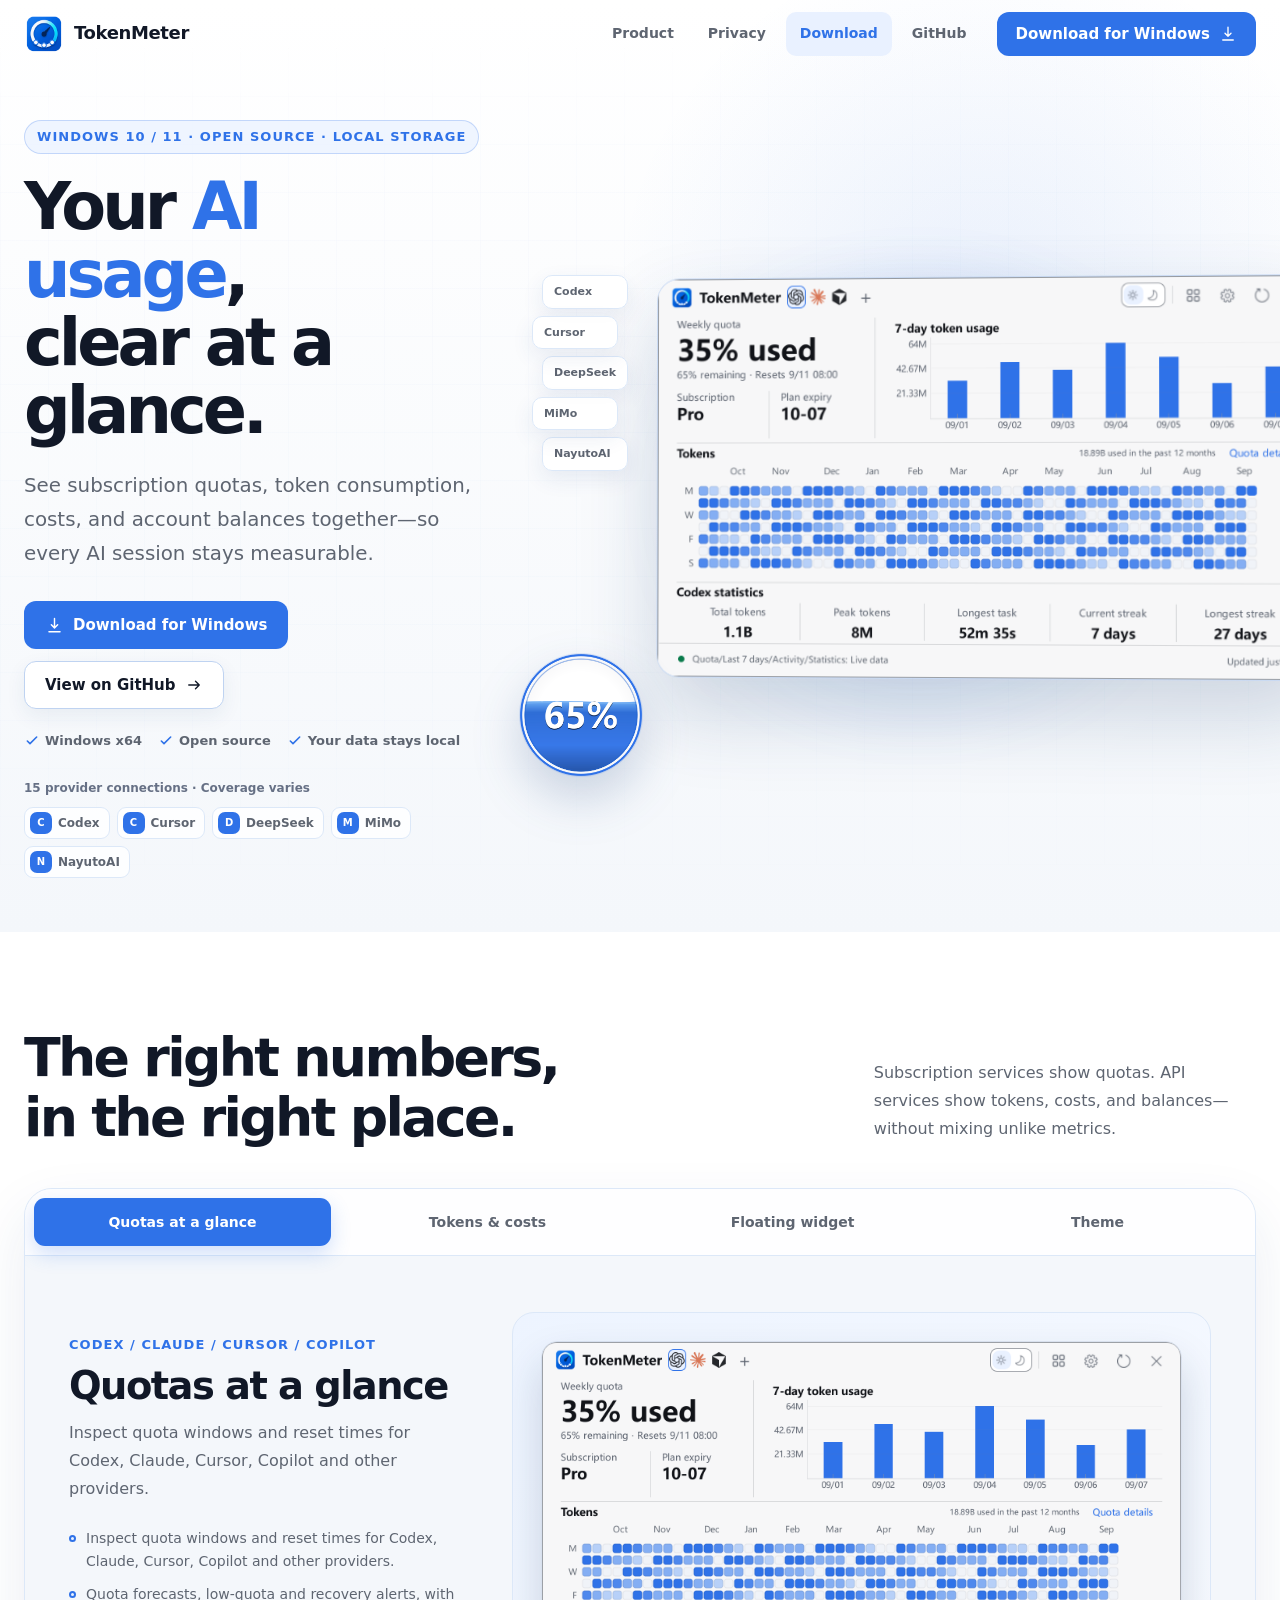
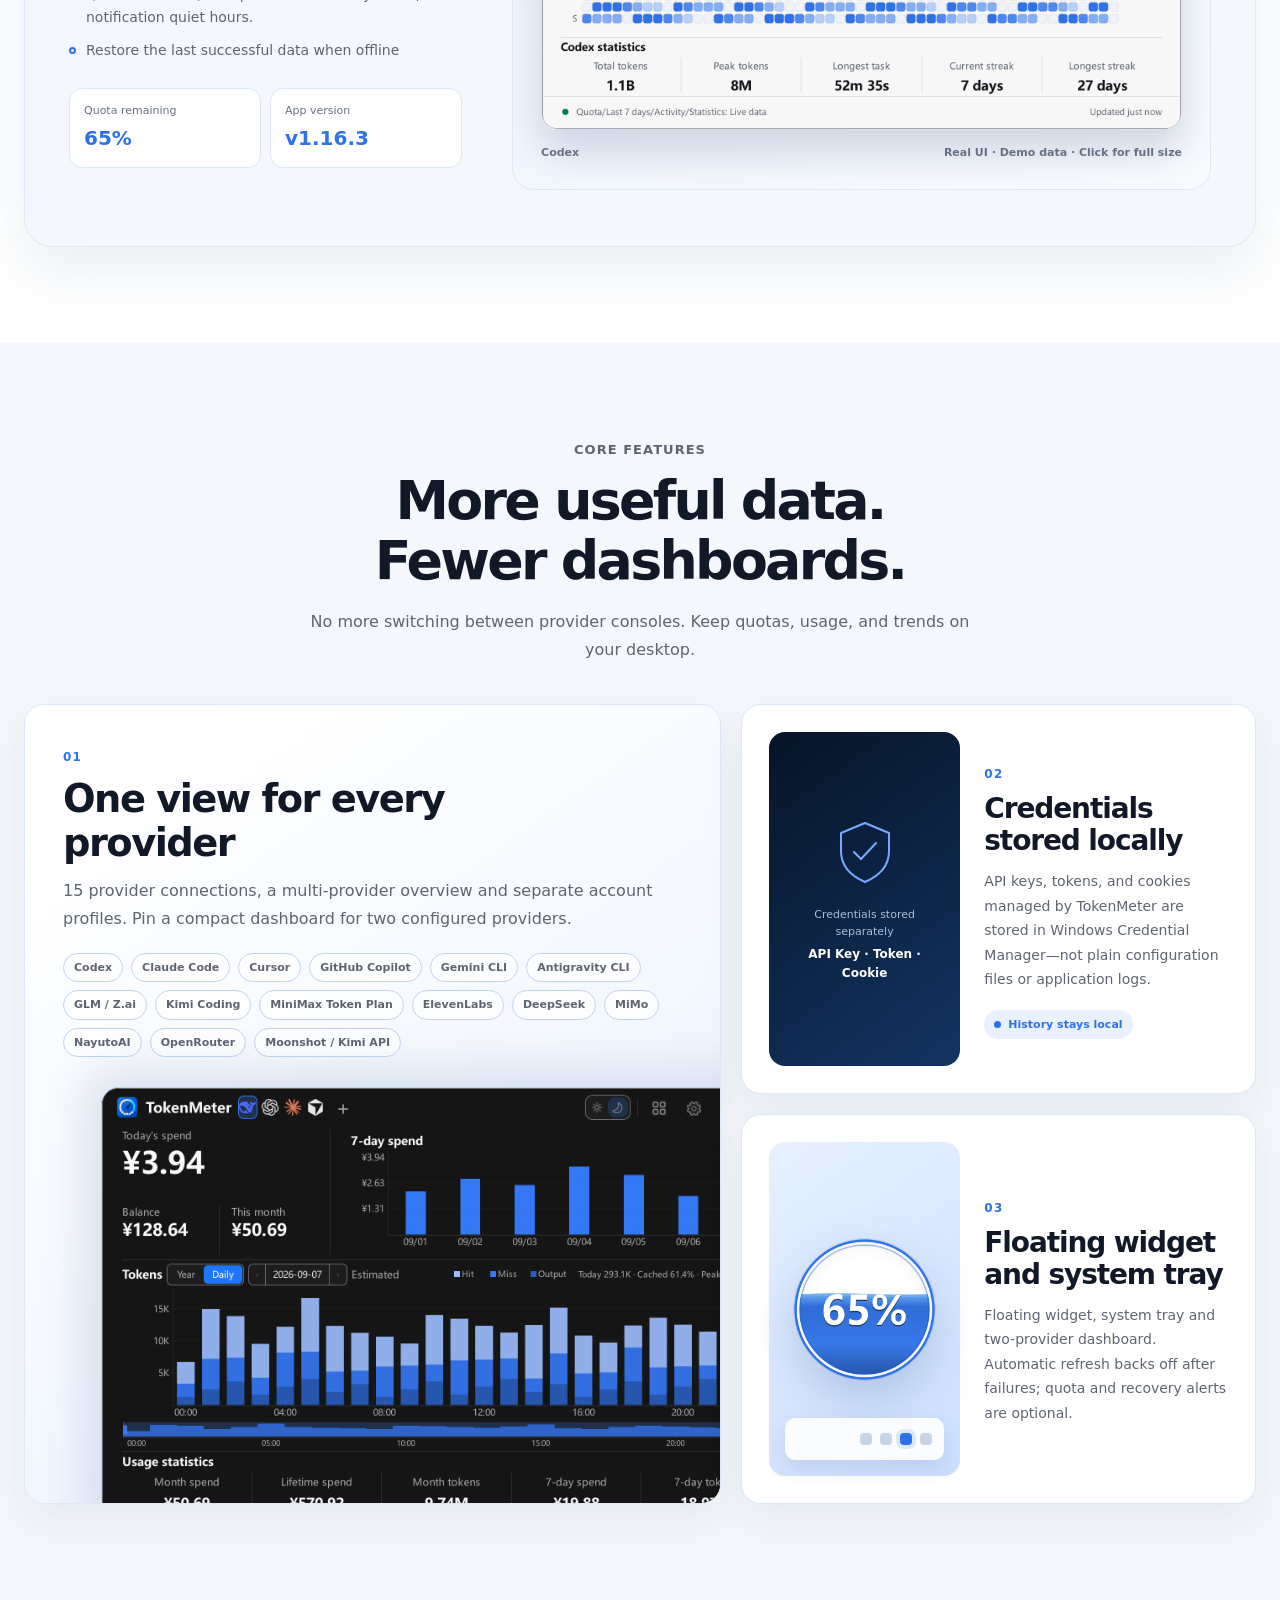
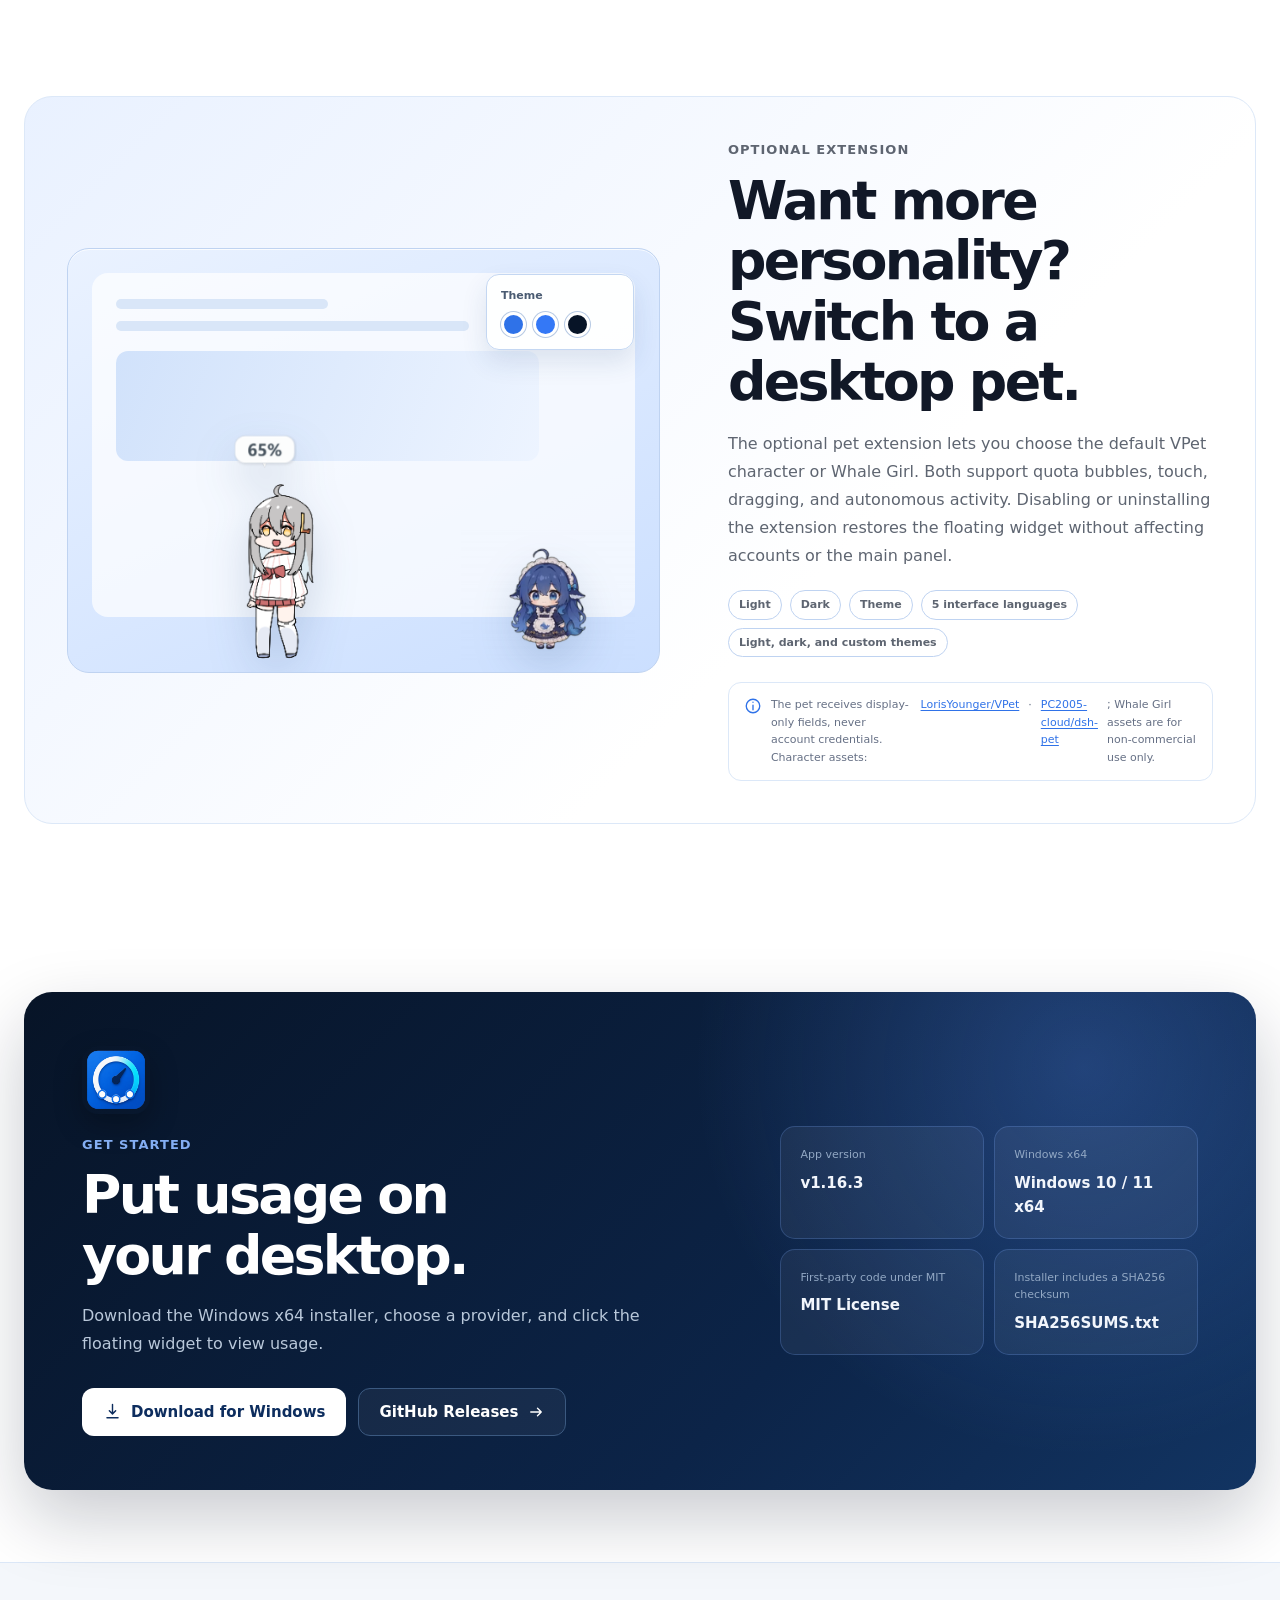
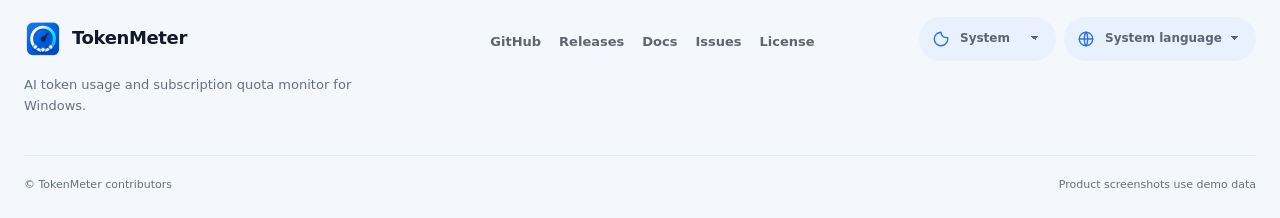
==== site/index.html @ 59a382ff "fix: 准备 v1.16.3 统计可靠性与性能修订版" ====
<!doctype html>
<html lang="zh-CN">
  <head>
    <meta charset="utf-8">
    <meta name="viewport" content="width=device-width, initial-scale=1">
    <meta name="theme-color" content="#f7f9fc">
    <meta name="color-scheme" content="light dark">
    <meta name="robots" content="index,follow,max-image-preview:large">
    <title>TokenMeter — AI Usage Monitor for Windows</title>
    <meta name="description" content="TokenMeter 为 Windows 提供 15 个 AI 平台入口、多账户额度总览、Codex / Claude 本机统计、Excel 导出与额度提醒。各平台数据范围不同。">
    <link rel="canonical" href="https://zensoku142.github.io/TokenMeter/">
    <link rel="icon" type="image/png" href="./assets/app-icon.png">
    <link rel="apple-touch-icon" href="./assets/app-icon.png">
    <script>
      (() => {
        document.documentElement.classList.add("js");
        try {
          const preference = localStorage.getItem("tokenmeter-site-theme") || "auto";
          const dark = preference === "dark" || (preference === "auto" && matchMedia("(prefers-color-scheme: dark)").matches);
          document.documentElement.dataset.theme = dark ? "dark" : "light";
        } catch { document.documentElement.dataset.theme = "light"; }
      })();
    </script>
    <meta property="og:type" content="website">
    <meta property="og:locale" content="zh_CN">
    <meta property="og:site_name" content="TokenMeter">
    <meta property="og:title" content="TokenMeter — AI Usage Monitor for Windows">
    <meta property="og:description" content="TokenMeter 为 Windows 提供 15 个 AI 平台入口、多账户额度总览、Codex / Claude 本机统计、Excel 导出与额度提醒。各平台数据范围不同。">
    <meta property="og:url" content="https://zensoku142.github.io/TokenMeter/">
    <meta property="og:image" content="https://zensoku142.github.io/TokenMeter/assets/social-preview.webp">
    <meta property="og:image:width" content="1920"><meta property="og:image:height" content="1624">
    <meta property="og:image:alt" content="TokenMeter 的额度面板、用量分析、悬浮球与可选桌宠">
    <meta name="twitter:card" content="summary_large_image">
    <meta name="twitter:title" content="TokenMeter — AI Usage Monitor for Windows">
    <meta name="twitter:description" content="TokenMeter 为 Windows 提供 15 个 AI 平台入口、多账户额度总览、Codex / Claude 本机统计、Excel 导出与额度提醒。各平台数据范围不同。">
    <meta name="twitter:image" content="https://zensoku142.github.io/TokenMeter/assets/social-preview.webp">
    <link rel="stylesheet" href="./styles.css">
    <script src="./script.js" defer></script>
    <script type="application/ld+json">{"@context":"https://schema.org","@type":"SoftwareApplication","@id":"https://zensoku142.github.io/TokenMeter/#software","name":"TokenMeter","url":"https://zensoku142.github.io/TokenMeter/","description":"适用于 Windows 10/11 的 AI Token 用量、费用、余额与订阅额度监控工具。","applicationCategory":"UtilitiesApplication","operatingSystem":["Windows 10","Windows 11"],"softwareVersion":"1.16.3","downloadUrl":"https://github.com/zensoku142/TokenMeter/releases/latest","sameAs":"https://github.com/zensoku142/TokenMeter","license":"https://github.com/zensoku142/TokenMeter/blob/master/LICENSE","isAccessibleForFree":true,"image":"https://zensoku142.github.io/TokenMeter/assets/social-preview.webp","screenshot":["https://zensoku142.github.io/TokenMeter/assets/panel-light.png","https://zensoku142.github.io/TokenMeter/assets/panel-deepseek.png"],"inLanguage":["zh-CN","zh-TW","en","ja","ko"]}</script>
  </head>
  <body>
    <a class="skip-link" href="#main-content" data-i18n="skip_link">跳到主要内容</a>
    <header class="site-header" data-header>
      <div class="container header-inner">
        <a class="brand" href="./" aria-label="TokenMeter 首页" data-i18n-aria="home_aria"><img src="./assets/app-icon.png" alt="" width="40" height="40"><span>TokenMeter</span></a>
        <button class="menu-button" type="button" aria-expanded="false" aria-controls="site-navigation" data-menu-button><span data-i18n="menu">菜单</span><svg viewBox="0 0 24 24" width="20" height="20" aria-hidden="true"><path d="M5 8h14M5 16h14"/></svg></button>
        <nav class="site-nav" id="site-navigation" aria-label="主要导航" data-site-nav data-i18n-aria="nav_aria">
          <a href="#product" data-nav-link data-i18n="nav_product">产品功能</a><a href="#privacy" data-nav-link data-i18n="nav_privacy">隐私与安全</a><a href="#download" data-nav-link data-i18n="action_download_short">下载</a><a href="https://github.com/zensoku142/TokenMeter">GitHub</a>
          <a class="nav-download" href="https://github.com/zensoku142/TokenMeter/releases/latest"><span data-i18n="action_download">下载 Windows 版</span><svg viewBox="0 0 24 24" width="18" height="18" aria-hidden="true"><path d="M12 3v12m0 0 4-4m-4 4-4-4M5 20h14"/></svg></a>
        </nav>
      </div>
    </header>

    <main id="main-content">
      <section class="hero" aria-labelledby="hero-title" data-section="hero">
        <div class="container hero-grid">
          <div class="hero-copy">
            <p class="eyebrow hero-enter" style="--enter-order:0" data-i18n="hero_eyebrow">Windows 10 / 11 · 开源 · 本地存储</p>
            <h1 class="hero-enter" style="--enter-order:1" id="hero-title" data-i18n-html="hero_title">一眼掌握你的<br><span class="hero-highlight">AI 用量</span></h1>
            <p class="hero-lead hero-enter" style="--enter-order:2" data-i18n="hero_lead">统一查看订阅额度、Token 消耗、费用与账户余额，让每一次 AI 使用都清晰可见。</p>
            <div class="hero-actions hero-enter" style="--enter-order:3">
              <a class="button button-primary" href="https://github.com/zensoku142/TokenMeter/releases/latest"><svg viewBox="0 0 24 24" width="19" height="19" aria-hidden="true"><path d="M12 3v12m0 0 4-4m-4 4-4-4M5 20h14"/></svg><span data-i18n="action_download">下载 Windows 版</span></a>
              <a class="button button-secondary" href="https://github.com/zensoku142/TokenMeter"><span data-i18n="action_github">查看 GitHub</span><svg viewBox="0 0 24 24" width="18" height="18" aria-hidden="true"><path d="M5 12h14m-5-5 5 5-5 5"/></svg></a>
            </div>
            <ul class="hero-facts hero-enter" style="--enter-order:4" aria-label="产品信息" data-i18n-aria="product_info_aria">
              <li><svg viewBox="0 0 24 24" aria-hidden="true"><path d="m5 12 4 4L19 6"/></svg><span data-i18n="fact_windows">Windows 10 / 11</span></li>
              <li><svg viewBox="0 0 24 24" aria-hidden="true"><path d="m5 12 4 4L19 6"/></svg><span data-i18n="open_label">自有代码 MIT</span></li>
              <li><svg viewBox="0 0 24 24" aria-hidden="true"><path d="m5 12 4 4L19 6"/></svg><span data-i18n="benefit_5_title">数据留在本机</span></li>
            </ul>
            <div class="provider-row hero-enter" style="--enter-order:5"><span class="provider-label" data-i18n="providers_intro">15 个平台入口 · 按各平台能力展示</span><ul class="hero-providers" aria-label="支持的平台" data-i18n-aria="providers_aria"><li><span class="provider-mark" aria-hidden="true">C</span>Codex</li><li><span class="provider-mark" aria-hidden="true">C</span>Cursor</li><li><span class="provider-mark" aria-hidden="true">D</span>DeepSeek</li><li><span class="provider-mark" aria-hidden="true">M</span>MiMo</li><li><span class="provider-mark" aria-hidden="true">N</span>NayutoAI</li></ul></div>
          </div>
          <div class="hero-visual hero-enter" style="--enter-order:5" aria-label="TokenMeter 产品界面组合展示">
            <div class="visual-glow" aria-hidden="true"></div>
            <figure class="hero-panel"><img src="./assets/panel-light.png" alt="TokenMeter 的 Codex 额度、近七天 Token 和年度活动面板" data-i18n-alt="quota_image_alt" data-i18n-src="panel_light_src" width="1640" height="992" fetchpriority="high"></figure>
            <img class="hero-ball" src="./assets/ball-light.png" alt="显示剩余 65% 额度的 TokenMeter 悬浮球" data-i18n-alt="ball_quota_alt" width="248" height="248">
            <div class="hero-provider-stack" aria-hidden="true"><span>Codex</span><span>Cursor</span><span>DeepSeek</span><span>MiMo</span><span>NayutoAI</span></div>
          </div>
        </div>
      </section>

      <section class="section product-section" id="product" aria-labelledby="product-title" data-reveal data-section="product">
        <div class="container">
          <div class="section-heading product-heading"><div><h2 id="product-title" data-i18n="screenshots_title">从额度到费用，都在同一个面板。</h2></div><p data-i18n="screenshots_intro">订阅平台显示已用、剩余与重置时间；API 平台显示 Token 构成、费用、余额与趋势。</p></div>
          <div class="product-showcase" data-product-showcase>
            <div class="product-tabs" role="tablist" aria-label="产品演示切换" data-i18n-aria="demo_tabs_aria">
              <button type="button" role="tab" id="tab-quota" aria-selected="true" aria-controls="panel-quota" tabindex="0" data-demo-tab="quota" data-i18n="benefit_1_title">订阅额度</button>
              <button type="button" role="tab" id="tab-analytics" aria-selected="false" aria-controls="panel-analytics" tabindex="-1" data-demo-tab="analytics" data-i18n="demo_tab_analytics">Token 与费用</button>
              <button type="button" role="tab" id="tab-floating" aria-selected="false" aria-controls="panel-floating" tabindex="-1" data-demo-tab="floating" data-i18n="demo_tab_floating">悬浮球</button>
              <button type="button" role="tab" id="tab-theme" aria-selected="false" aria-controls="panel-theme" tabindex="-1" data-demo-tab="theme" data-i18n="theme_label">主题外观</button>
            </div>
            <div class="product-panels">
              <article class="product-panel is-active" role="tabpanel" id="panel-quota" aria-labelledby="tab-quota" data-demo-panel="quota">
                <div class="product-panel-copy"><p class="section-label">Codex / Claude / Cursor / Copilot</p><h3 data-i18n="benefit_1_title">订阅额度一眼可见</h3><p data-i18n="benefit_1_desc">查看 Codex、Claude、Cursor、Copilot 等平台的额度窗口与重置时间。</p><ul class="feature-points"><li><span></span><span data-i18n="benefit_1_desc">查看 Codex、Claude、Cursor、Copilot 等平台的额度窗口与重置时间。</span></li><li><span></span><span data-i18n="benefit_4_desc">额度消耗预测、低额度与恢复提醒，支持通知静默时段。</span></li><li><span></span><span data-i18n="analytics_point_3">离线时恢复最后成功数据</span></li></ul><div class="inline-metrics" aria-label="演示数据" data-i18n-aria="demo_metrics_aria"><span><small data-i18n="demo_quota_label">剩余额度</small><strong><span data-counter="65">0</span>%</strong></span><span><small data-i18n="fact_version">主程序版本</small><strong>v1.16.3</strong></span></div></div>
                <figure class="product-panel-visual surface-light"><a href="./assets/panel-light.png" aria-label="查看 Codex 额度面板原图" data-i18n-aria="quota_image_link_aria"><img src="./assets/panel-light.png" alt="TokenMeter 浅色主题下的 Codex 额度、近七天 Token 和年度活动面板" data-i18n-alt="quota_image_alt" data-i18n-src="panel_light_src" width="1640" height="992" loading="lazy" decoding="async"></a><div class="visual-caption"><span>Codex</span><span data-i18n="screenshot_caption">真实界面 · 演示数据</span></div></figure>
              </article>
              <article class="product-panel" role="tabpanel" id="panel-analytics" aria-labelledby="tab-analytics" data-demo-panel="analytics" hidden>
                <div class="product-panel-copy"><p class="section-label">API · Codex / Claude</p><h3 data-i18n="analytics_title">看见每个时段的消耗。</h3><p data-i18n="analytics_desc">查看 API 费用与余额，分析 Codex / Claude 本机日志，按日期、项目和模型筛选并导出 Excel。本机统计不代表订阅额度或实际账单。</p><ul class="feature-points"><li><span></span><span data-i18n="analytics_point_1">交互图表、每日模型对比与项目筛选</span></li><li><span></span><span data-i18n="analytics_point_2">后台导出 Excel 汇总、明细与口径说明</span></li><li><span></span><span data-i18n="analytics_point_3">断网时恢复最后成功数据</span></li></ul><div class="inline-metrics" aria-label="演示数据" data-i18n-aria="demo_metrics_aria"><span><small data-i18n="demo_cost_label">今日费用</small><strong>¥<span data-counter="18.42" data-decimals="2">0</span></strong></span><span><small data-i18n="demo_balance_label">账户余额</small><strong>¥<span data-counter="286.70" data-decimals="2">0</span></strong></span></div></div>
                <figure class="product-panel-visual surface-dark"><a href="./assets/panel-deepseek.png" aria-label="查看 DeepSeek 用量面板原图" data-i18n-aria="analytics_image_link_aria"><img src="./assets/panel-deepseek.png" alt="TokenMeter 的 DeepSeek Token、费用、余额与今日分时面板" data-i18n-alt="analytics_image_alt" data-i18n-src="panel_deepseek_src" width="1640" height="1100" loading="lazy" decoding="async"></a><div class="visual-caption"><span>DeepSeek</span><span data-i18n="screenshot_caption">真实界面 · 演示数据</span></div></figure>
              </article>
              <article class="product-panel" role="tabpanel" id="panel-floating" aria-labelledby="tab-floating" data-demo-panel="floating" hidden>
                <div class="product-panel-copy"><p class="section-label" data-i18n="floating_label">Always on your desktop</p><h3 data-i18n="floating_title">信息常驻，工作不被打断。</h3><p data-i18n="floating_desc">悬浮球始终显示剩余额度、今日费用或余额，需要详情时再展开完整面板。</p><ul class="feature-points"><li><span></span><span data-i18n="floating_point_1">额度水位或余额显示</span></li><li><span></span><span data-i18n="floating_point_2">拖动、缩放、贴边隐藏与托盘常驻</span></li><li><span></span><span data-i18n="benefit_3_desc">无需打开完整面板</span></li></ul></div>
                <figure class="product-panel-visual floating-visual"><div class="desktop-backdrop" aria-hidden="true"><span></span><span></span><span></span><div class="desktop-window"><i></i><i></i><i></i><i></i></div></div><img class="floating-ball ball-one" src="./assets/ball-light.png" alt="显示剩余 65% 额度的浅色 TokenMeter 悬浮球" data-i18n-alt="ball_quota_alt" width="248" height="248" loading="lazy" decoding="async"><img class="floating-ball ball-two" src="./assets/ball-deepseek.png" alt="显示今日费用和余额的 TokenMeter 悬浮球" data-i18n-alt="ball_balance_alt" width="248" height="248" loading="lazy" decoding="async"><div class="floating-status"><span></span><strong>TokenMeter</strong><small data-i18n="floating_point_2">已在系统托盘运行</small></div></figure>
              </article>
              <article class="product-panel" role="tabpanel" id="panel-theme" aria-labelledby="tab-theme" data-demo-panel="theme" hidden>
                <div class="product-panel-copy"><p class="section-label" data-i18n="theme_demo_label">按你的方式</p><h3 data-i18n="benefit_6_title">浅色、深色，都保持清晰。</h3><p data-i18n="benefit_6_desc">支持浅色与深色主题、品牌蓝主题色、透明度和五种界面语言。</p><ul class="feature-points"><li><span></span><span data-i18n="theme_light">浅色主题</span> / <span data-i18n="theme_dark">深色主题</span></li><li><span></span><span data-i18n="lightweight_languages">5 种界面语言</span></li><li><span></span><span data-i18n="floating_point_3">主题色、透明度与外观设置</span></li></ul></div>
                <figure class="product-panel-visual theme-visual"><img class="theme-panel-light" src="./assets/panel-light.png" alt="TokenMeter 浅色主题面板" data-i18n-alt="quota_image_alt" data-i18n-src="panel_light_src" width="1640" height="992" loading="lazy" decoding="async"><img class="theme-panel-dark" src="./assets/panel-dark.png" alt="TokenMeter 深色主题面板" data-i18n-alt="theme_dark_image_alt" data-i18n-src="panel_dark_src" width="1640" height="992" loading="lazy" decoding="async"><div class="theme-toggle-demo" aria-hidden="true"><span></span><b></b></div></figure>
              </article>
            </div>
          </div>
        </div>
      </section>

      <section class="section advantages-section" id="advantages" aria-labelledby="advantages-title" data-reveal data-section="advantages">
        <div class="container">
          <div class="section-heading centered-heading"><p class="section-label" data-i18n="features_label">为什么使用 TokenMeter</p><h2 id="advantages-title" data-i18n="features_title">少开几个后台，多留一点专注。</h2><p data-i18n="features_intro">不用在多个 AI 平台之间反复切换。需要的数据以一致的方式留在桌面上。</p></div>
          <div class="advantage-grid">
            <article class="advantage-card advantage-primary" data-reveal><div class="advantage-copy"><span class="number-label">01</span><h3 data-i18n="advantage_multi_title">多平台统一监控</h3><p data-i18n="advantage_multi_desc">15 个平台入口，多平台总览与独立账户档案；已配置平台可组成置顶双平台看板。</p><ul class="compact-tags"><li>Codex</li><li>Claude Code</li><li>Cursor</li><li>GitHub Copilot</li><li>Gemini CLI</li><li>Antigravity CLI</li><li>GLM / Z.ai</li><li>Kimi Coding</li><li>MiniMax Token Plan</li><li>ElevenLabs</li><li>DeepSeek</li><li>MiMo</li><li>NayutoAI</li><li>OpenRouter</li><li>Moonshot / Kimi API</li></ul></div><figure class="advantage-image"><img src="./assets/panel-deepseek.png" alt="TokenMeter 多平台用量面板" data-i18n-alt="analytics_image_alt" data-i18n-src="panel_deepseek_src" width="1640" height="1100" loading="lazy" decoding="async"></figure></article>
            <article class="advantage-card security-card" id="privacy" data-reveal><div class="security-visual" aria-hidden="true"><svg viewBox="0 0 72 72"><path d="M36 7 60 17v18c0 15-10 25-24 31C22 60 12 50 12 35V17L36 7Z"/><path d="m25 36 7 7 15-16"/></svg><div><span data-i18n="privacy_2_title">Windows 凭据管理器</span><strong>API Key · Token · Cookie</strong></div></div><div class="advantage-copy"><span class="number-label">02</span><h3 data-i18n="advantage_security_title">凭据本地安全保存</h3><p data-i18n="advantage_security_desc">由 TokenMeter 管理的凭据存入 Windows 凭据管理器，不直接写入普通配置文件或应用日志。</p><span class="status-pill"><i></i><span data-i18n="privacy_1_title">历史数据本地保存</span></span></div></article>
            <article class="advantage-card tray-card" data-reveal><div class="tray-visual"><img src="./assets/ball-light.png" alt="TokenMeter 悬浮球" width="248" height="248" loading="lazy" decoding="async"><div aria-hidden="true"><span></span><span></span><span class="tray-active"></span><span></span></div></div><div class="advantage-copy"><span class="number-label">03</span><h3 data-i18n="advantage_tray_title">悬浮球与系统托盘</h3><p data-i18n="advantage_tray_desc">悬浮球、系统托盘与双平台看板；自动刷新支持失败退避，低额度与恢复提醒可按需开启。</p></div></article>
          </div>
        </div>
      </section>

      <section class="section personalization-section" id="personalization" aria-labelledby="personalization-title" data-reveal data-section="personalization">
        <div class="container personalization-shell"><div class="pet-stage" aria-label="TokenMeter VPet 与鲸鱼娘桌宠展示" data-i18n-aria="pet_stage_aria"><div class="pet-screen" aria-hidden="true"><span></span><span></span><span></span></div><img class="pet-main" src="./assets/pet-floating-transparent.png" alt="显示额度气泡的 TokenMeter VPet 桌宠" data-i18n-alt="pet_floating_alt" width="244" height="286" loading="lazy" decoding="async"><img class="pet-whale" src="./assets/pet-whale-transparent.png" alt="TokenMeter 鲸鱼娘桌宠角色" data-i18n-alt="pet_whale_alt" width="250" height="250" loading="lazy" decoding="async"><div class="pet-theme-card"><span data-i18n="theme_label">主题</span><div><i></i><i></i><i></i></div></div></div><div class="personalization-copy"><p class="section-label" data-i18n="pet_label">可选扩展与个性化</p><h2 id="personalization-title" data-i18n="pet_title">想要一点个性？换成桌宠。</h2><p data-i18n="pet_desc">桌宠扩展可选择 VPet 默认角色或鲸鱼娘，支持额度气泡、轻触、拖动和自主活动；关闭或卸载后恢复悬浮球。</p><ul class="personalization-tags"><li data-i18n="theme_light">浅色主题</li><li data-i18n="theme_dark">深色主题</li><li data-i18n="theme_label">品牌蓝主题色</li><li data-i18n="lightweight_languages">5 种界面语言</li><li data-i18n="floating_point_3">透明度与外观</li></ul><p class="license-note"><svg viewBox="0 0 24 24" width="18" height="18" aria-hidden="true"><circle cx="12" cy="12" r="9"/><path d="M12 11v6m0-10v.01"/></svg><span data-i18n="pet_note_before">桌宠只接收展示字段，不接收账户凭据。角色素材来源：</span> <a href="https://github.com/LorisYounger/VPet">LorisYounger/VPet</a> · <a href="https://github.com/PC2005-cloud/dsh-pet">PC2005-cloud/dsh-pet</a><span data-i18n="pet_note_after">；鲸鱼娘素材仅限非商业用途。</span></p></div></div>
      </section>

      <section class="section download-section" id="download" aria-labelledby="download-title" data-reveal data-section="download">
        <div class="container download-shell"><div class="download-copy"><img src="./assets/app-icon.png" alt="" width="68" height="68"><p class="section-label" data-i18n="install_label">开始使用</p><h2 id="download-title" data-i18n="download_title_compact">把 AI 用量放到桌面。</h2><p data-i18n="download_desc">下载 Windows x64 安装包，选择平台，然后点击悬浮球查看额度、Token、费用与余额。</p><div class="hero-actions"><a class="button button-primary button-light" href="https://github.com/zensoku142/TokenMeter/releases/latest"><svg viewBox="0 0 24 24" width="19" height="19" aria-hidden="true"><path d="M12 3v12m0 0 4-4m-4 4-4-4M5 20h14"/></svg><span data-i18n="action_download">下载 Windows 版</span></a><a class="button button-ghost" href="https://github.com/zensoku142/TokenMeter/releases"><span>GitHub Releases</span><svg viewBox="0 0 24 24" width="18" height="18" aria-hidden="true"><path d="M5 12h14m-5-5 5 5-5 5"/></svg></a></div></div><div class="download-meta" aria-label="下载信息"><div><span data-i18n="fact_version">主程序版本</span><strong>v1.16.3</strong></div><div><span data-i18n="fact_windows">系统要求</span><strong>Windows 10 / 11 x64</strong></div><div><span data-i18n="lightweight_license">开源许可</span><strong>MIT License</strong></div><div><span data-i18n="fact_sha">安装包校验</span><strong>SHA256SUMS.txt</strong></div></div></div>
      </section>
    </main>

    <footer class="site-footer">
        <div class="container footer-main"><div class="footer-brand"><a class="brand" href="./"><img src="./assets/app-icon.png" alt="" width="38" height="38"><span>TokenMeter</span></a><p data-i18n="footer_desc">Windows AI Token 用量与订阅额度监控工具。</p></div><nav aria-label="页脚导航" data-i18n-aria="footer_nav_aria"><a href="https://github.com/zensoku142/TokenMeter">GitHub</a><a href="https://github.com/zensoku142/TokenMeter/releases">Releases</a><a href="https://github.com/zensoku142/TokenMeter#readme" data-i18n="nav_docs">文档</a><a href="https://github.com/zensoku142/TokenMeter/issues">Issues</a><a href="https://github.com/zensoku142/TokenMeter/blob/master/LICENSE">License</a></nav><div class="footer-preferences"><label class="footer-select"><svg viewBox="0 0 24 24" width="18" height="18" aria-hidden="true"><path d="M12 3a9 9 0 1 0 9 9c0-.7-.08-1.38-.23-2.03A7 7 0 0 1 12 3Z"/></svg><span class="visually-hidden" data-i18n="theme_label">主题</span><select data-theme-select aria-label="选择主题" data-i18n-aria="theme_aria"><option value="auto" data-i18n="theme_auto">跟随系统</option><option value="light" data-i18n="theme_light">浅色</option><option value="dark" data-i18n="theme_dark">深色</option></select></label><label class="footer-select"><svg viewBox="0 0 24 24" width="18" height="18" aria-hidden="true"><circle cx="12" cy="12" r="9"/><path d="M3 12h18M12 3c3 3.4 3 14.6 0 18M12 3c-3 3.4-3 14.6 0 18"/></svg><span class="visually-hidden" data-i18n="language_label">语言</span><select data-language-select aria-label="选择语言" data-i18n-aria="language_aria"><option value="auto" data-i18n="language_auto">跟随系统</option><option value="zh-CN">简体中文</option><option value="zh-TW">繁體中文</option><option value="en">English</option><option value="ja">日本語</option><option value="ko">한국어</option></select></label></div></div>
      <div class="container footer-bottom"><span data-i18n="footer_copyright">© TokenMeter contributors</span><span data-i18n="footer_demo">产品截图使用演示数据</span></div>
    </footer>
  </body>
</html>
---- site/styles.css ----
:root {
  --color-primary: #2f72e8;
  --color-primary-hover: #1e61d2;
  --color-primary-light: #84aef3;
  --color-primary-soft: #e9f1ff;
  --color-bg: #ffffff;
  --color-bg-secondary: #f4f7fb;
  --color-bg-dark: #071427;
  --color-surface: #ffffff;
  --color-surface-raised: #ffffff;
  --color-text: #111827;
  --color-text-secondary: #5e6571;
  --color-text-muted: #667085;
  --color-border: #dce8f8;
  --color-border-strong: #bfd3f1;
  --color-on-primary: #ffffff;
  --shadow-soft: 0 20px 50px rgba(33, 70, 120, 0.12);
  --shadow-hover: 0 24px 60px rgba(30, 97, 210, 0.17);
  --radius-button: 12px;
  --radius-card: 20px;
  --radius-large: 28px;
  --content-width: 1240px;
  --header-height: 68px;
  --duration-fast: 250ms;
  --duration-normal: 450ms;
  --duration-slow: 700ms;
  --ease-out: cubic-bezier(0.22, 1, 0.36, 1);
  color-scheme: light;
}

:root[data-theme="dark"] {
  --color-primary: #5a93fa;
  --color-primary-hover: #73a6ff;
  --color-primary-light: #3478f6;
  --color-primary-soft: #182e50;
  --color-bg: #0b1320;
  --color-bg-secondary: #101b2c;
  --color-bg-dark: #050b13;
  --color-surface: #121d2d;
  --color-surface-raised: #17243a;
  --color-text: #f2f6fc;
  --color-text-secondary: #b4c0d0;
  --color-text-muted: #a4b2c5;
  --color-border: #293b56;
  --color-border-strong: #3f5e87;
  --shadow-soft: 0 22px 54px rgba(0, 0, 0, 0.3);
  --shadow-hover: 0 28px 64px rgba(0, 0, 0, 0.4);
  color-scheme: dark;
}

* { box-sizing: border-box; }
html { scroll-behavior: smooth; scroll-padding-top: calc(var(--header-height) + 24px); }
body { margin: 0; overflow-x: clip; color: var(--color-text); background: var(--color-bg); font-family: Inter, "Segoe UI Variable", "Segoe UI", "Microsoft YaHei", system-ui, sans-serif; font-size: 16px; line-height: 1.6; text-rendering: optimizeLegibility; -webkit-font-smoothing: antialiased; }
img, svg { display: block; max-width: 100%; }
img { height: auto; }
button, select, input { font: inherit; }
button, a, select { touch-action: manipulation; }
a { color: inherit; text-decoration: none; }
ul { margin: 0; padding: 0; list-style: none; }
figure, h1, h2, h3, p { margin: 0; }
svg { fill: none; stroke: currentColor; stroke-width: 1.8; stroke-linecap: round; stroke-linejoin: round; }
::selection { color: #fff; background: var(--color-primary); }
:focus-visible { outline: 3px solid color-mix(in srgb, var(--color-primary) 70%, white); outline-offset: 3px; }
.container { width: min(calc(100% - 48px), var(--content-width)); margin-inline: auto; }
.visually-hidden { position: absolute !important; width: 1px !important; height: 1px !important; padding: 0 !important; margin: -1px !important; overflow: hidden !important; clip: rect(0 0 0 0) !important; white-space: nowrap !important; border: 0 !important; }
.skip-link { position: fixed; z-index: 1000; top: 12px; left: 12px; padding: 10px 16px; border-radius: 10px; color: #fff; background: var(--color-primary-hover); transform: translateY(-150%); transition: transform var(--duration-fast) var(--ease-out); }
.skip-link:focus { transform: translateY(0); }

.site-header { position: fixed; z-index: 100; inset: 0 0 auto; height: var(--header-height); border-bottom: 1px solid transparent; transition: background var(--duration-fast), border-color var(--duration-fast), box-shadow var(--duration-fast), backdrop-filter var(--duration-fast); }
.site-header.is-scrolled { border-color: color-mix(in srgb, var(--color-border) 78%, transparent); background: color-mix(in srgb, var(--color-bg) 84%, transparent); box-shadow: 0 8px 28px rgba(33, 70, 120, 0.08); backdrop-filter: blur(18px) saturate(150%); }
.header-inner { display: flex; height: 100%; align-items: center; justify-content: space-between; gap: 28px; }
.brand { display: inline-flex; min-height: 44px; align-items: center; gap: 10px; font-size: 18px; font-weight: 750; letter-spacing: -0.02em; }
.brand img { flex: 0 0 auto; border-radius: 10px; }
.site-nav { display: flex; align-items: center; gap: 6px; }
.site-nav > a:not(.nav-download) { display: inline-flex; min-height: 44px; padding-inline: 14px; align-items: center; border-radius: 10px; color: var(--color-text-secondary); font-size: 14px; font-weight: 620; transition: color var(--duration-fast), background var(--duration-fast); }
.site-nav > a:not(.nav-download):hover, .site-nav > a.is-active { color: var(--color-primary); background: var(--color-primary-soft); }
.nav-download, .button { display: inline-flex; min-height: 48px; align-items: center; justify-content: center; gap: 9px; border: 1px solid transparent; border-radius: var(--radius-button); font-size: 15px; font-weight: 720; transition: color var(--duration-fast), background var(--duration-fast), border-color var(--duration-fast), box-shadow var(--duration-fast), transform var(--duration-fast); }
.nav-download { min-height: 44px; margin-left: 10px; padding-inline: 18px; color: #fff; background: var(--color-primary); }
.nav-download:hover, .button-primary:hover { background: var(--color-primary-hover); box-shadow: 0 10px 24px rgba(47, 114, 232, 0.24); transform: translateY(-2px); }
.nav-download:hover svg, .button:hover svg { transform: translateX(2px); }
.nav-download svg, .button svg { transition: transform var(--duration-fast) var(--ease-out); }
.menu-button { display: none; min-width: 48px; min-height: 44px; padding: 0 12px; align-items: center; justify-content: center; gap: 7px; border: 1px solid var(--color-border); border-radius: 11px; color: var(--color-text); background: var(--color-surface); cursor: pointer; }

.hero { position: relative; min-height: 790px; padding: calc(var(--header-height) + 52px) 0 54px; overflow: hidden; background: radial-gradient(circle at 77% 33%, rgba(47, 114, 232, 0.09), transparent 32%), linear-gradient(180deg, var(--color-bg) 0%, var(--color-bg-secondary) 100%); }
.hero::before { position: absolute; inset: 0; pointer-events: none; content: ""; opacity: 0.48; background-image: linear-gradient(rgba(47, 114, 232, 0.035) 1px, transparent 1px), linear-gradient(90deg, rgba(47, 114, 232, 0.035) 1px, transparent 1px); background-size: 48px 48px; mask-image: linear-gradient(to bottom, transparent, black 20%, black 74%, transparent); }
.hero-grid { position: relative; z-index: 1; display: grid; min-height: 650px; grid-template-columns: minmax(390px, 0.87fr) minmax(600px, 1.33fr); align-items: center; gap: 48px; }
.hero-copy { position: relative; z-index: 3; min-width: 0; }
.eyebrow, .section-label { color: var(--color-primary); font-size: 13px; font-weight: 760; letter-spacing: 0.08em; text-transform: uppercase; }
.eyebrow { display: inline-flex; min-height: 34px; padding: 5px 12px; align-items: center; border: 1px solid color-mix(in srgb, var(--color-primary) 23%, transparent); border-radius: 999px; background: color-mix(in srgb, var(--color-primary-soft) 72%, transparent); }
h1 { max-width: 620px; margin-top: 19px; font-size: clamp(48px, 5.1vw, 76px); line-height: 1.04; letter-spacing: -0.06em; text-wrap: balance; }
.hero-highlight { color: var(--color-primary); }
.hero-lead { max-width: 620px; margin-top: 24px; color: var(--color-text-secondary); font-size: clamp(18px, 1.55vw, 21px); line-height: 1.72; }
.hero-actions { display: flex; margin-top: 30px; flex-wrap: wrap; gap: 12px; }
.button { min-width: 174px; padding: 11px 20px; }
.button-primary { color: #fff; background: var(--color-primary); }
.button-secondary { border-color: var(--color-border-strong); color: var(--color-text); background: var(--color-surface); box-shadow: 0 7px 20px rgba(33, 70, 120, 0.07); }
.button-secondary:hover { border-color: var(--color-primary-light); color: var(--color-primary); background: var(--color-primary-soft); transform: translateY(-2px); }
.hero-facts { display: flex; margin-top: 22px; flex-wrap: wrap; gap: 8px 16px; color: var(--color-text-secondary); font-size: 13px; font-weight: 600; }
.hero-facts li { display: flex; align-items: center; gap: 5px; }
.hero-facts svg { width: 16px; height: 16px; color: var(--color-primary); stroke-width: 2.4; }
.provider-row { margin-top: 27px; }
.provider-label { display: block; margin-bottom: 9px; color: var(--color-text-muted); font-size: 12px; font-weight: 650; }
.hero-providers { display: flex; flex-wrap: wrap; gap: 7px; }
.hero-providers li { display: inline-flex; min-height: 32px; padding: 4px 9px 4px 5px; align-items: center; gap: 6px; border: 1px solid var(--color-border); border-radius: 9px; color: var(--color-text-secondary); background: color-mix(in srgb, var(--color-surface) 82%, transparent); font-size: 12px; font-weight: 650; }
.provider-mark { display: grid; width: 22px; height: 22px; place-items: center; border-radius: 7px; color: #fff; background: var(--color-primary); font-size: 10px; font-weight: 800; }
.hero-visual { position: relative; min-width: 0; height: 590px; perspective: 1100px; }
.visual-glow { position: absolute; inset: 9% 2% 10% 8%; border-radius: 50%; background: radial-gradient(circle, rgba(47, 114, 232, 0.2), rgba(47, 114, 232, 0) 70%); filter: blur(20px); }
.hero-panel { position: absolute; z-index: 2; top: 72px; right: -64px; width: 93%; overflow: hidden; border: 1px solid rgba(191, 211, 241, 0.85); border-radius: 23px; background: #fff; box-shadow: 0 36px 80px rgba(25, 62, 113, 0.19); transform: rotateY(-2deg) rotateX(0.5deg); }
.hero-panel img { width: 100%; }
.hero-ball { position: absolute; z-index: 5; bottom: 16px; left: -22px; width: 126px; filter: drop-shadow(0 22px 24px rgba(32, 72, 128, 0.21)); animation: float-ball 4.5s ease-in-out 1; }
.hero-provider-stack { position: absolute; z-index: 4; left: 2px; top: 71px; display: flex; flex-direction: column; gap: 7px; }
.hero-provider-stack span { padding: 7px 11px; border: 1px solid var(--color-border); border-radius: 10px; color: var(--color-text-secondary); background: color-mix(in srgb, var(--color-surface) 92%, transparent); box-shadow: 0 8px 22px rgba(32, 72, 128, 0.09); font-size: 11px; font-weight: 680; }
.hero-provider-stack span:nth-child(even) { transform: translateX(-10px); }
.hero-enter { opacity: 0; animation: hero-enter var(--duration-slow) var(--ease-out) forwards; animation-delay: calc(80ms + var(--enter-order) * 100ms); }

.section { position: relative; padding: 96px 0; }
.section-heading { margin-bottom: 40px; }
.section-heading h2, .personalization-copy h2, .download-copy h2 { margin-top: 9px; font-size: clamp(36px, 4.2vw, 58px); line-height: 1.12; letter-spacing: -0.05em; text-wrap: balance; }
.section-heading > p, .product-heading > p, .personalization-copy > p, .download-copy > p { color: var(--color-text-secondary); line-height: 1.75; }
.product-heading { display: grid; grid-template-columns: minmax(0, 1.35fr) minmax(300px, 0.65fr); align-items: end; gap: 56px; }
.product-heading h2 { margin-top: 0; }
.product-heading > p { padding-bottom: 5px; }
.product-section { background: var(--color-bg); }
.product-showcase { overflow: hidden; border: 1px solid var(--color-border); border-radius: var(--radius-large); background: var(--color-bg-secondary); box-shadow: 0 24px 60px rgba(33, 70, 120, 0.09); }
.product-tabs { display: grid; padding: 9px; grid-template-columns: repeat(4, 1fr); gap: 8px; border-bottom: 1px solid var(--color-border); background: color-mix(in srgb, var(--color-surface) 92%, transparent); }
.product-tabs button { min-height: 48px; padding: 8px 14px; border: 0; border-radius: 11px; color: var(--color-text-secondary); background: transparent; font-size: 14px; font-weight: 700; cursor: pointer; transition: color var(--duration-fast), background var(--duration-fast), box-shadow var(--duration-fast); }
.product-tabs button:hover { color: var(--color-primary); background: var(--color-primary-soft); }
.product-tabs button[aria-selected="true"] { color: #fff; background: var(--color-primary); box-shadow: 0 8px 20px rgba(47, 114, 232, 0.22); }
.product-panels { min-height: 590px; }
.product-panel { display: grid; min-height: 590px; padding: 44px; grid-template-columns: minmax(310px, 0.72fr) minmax(560px, 1.28fr); align-items: center; gap: 50px; }
.product-panel[hidden] { display: none; }
.product-panel.is-entering .product-panel-copy { animation: panel-copy-in 360ms var(--ease-out) both; }
.product-panel.is-entering .product-panel-visual { animation: panel-visual-in 380ms var(--ease-out) both; }
.product-panel.is-leaving { opacity: 0; transform: translateX(-8px); transition: opacity 120ms ease, transform 120ms ease; }
.product-panel-copy h3, .advantage-copy h3 { margin: 8px 0 12px; font-size: clamp(28px, 3vw, 42px); line-height: 1.14; letter-spacing: -0.04em; }
.product-panel-copy > p:not(.section-label) { color: var(--color-text-secondary); font-size: 16px; line-height: 1.75; }
.feature-points { display: grid; margin-top: 24px; gap: 11px; color: var(--color-text-secondary); font-size: 14px; }
.feature-points li { display: flex; align-items: flex-start; gap: 10px; }
.feature-points li > span:first-child { width: 7px; height: 7px; margin-top: 8px; flex: 0 0 auto; border: 2px solid var(--color-primary); border-radius: 50%; background: var(--color-primary-soft); }
.inline-metrics { display: grid; margin-top: 27px; grid-template-columns: repeat(2, minmax(0, 1fr)); gap: 9px; }
.inline-metrics > span { padding: 13px 14px; border: 1px solid var(--color-border); border-radius: 13px; background: var(--color-surface); }
.inline-metrics small { display: block; color: var(--color-text-muted); font-size: 11px; }
.inline-metrics strong { display: block; margin-top: 2px; color: var(--color-primary); font-size: 20px; font-variant-numeric: tabular-nums; }
.product-panel-visual { position: relative; min-width: 0; min-height: 435px; padding: 28px; overflow: hidden; border: 1px solid var(--color-border); border-radius: 22px; background: var(--color-surface); }
.product-panel-visual > a { display: block; overflow: hidden; border: 1px solid rgba(128, 148, 177, 0.22); border-radius: 16px; box-shadow: 0 22px 42px rgba(21, 50, 91, 0.18); }
.product-panel-visual > a img { width: 100%; transition: transform var(--duration-slow) var(--ease-out); }
.product-panel-visual:hover > a img { transform: scale(1.018); }
.surface-light { background: linear-gradient(145deg, #edf4ff, #f9fbff); }
.surface-dark { background: linear-gradient(145deg, #0b1728, #162842); }
.visual-caption { display: flex; margin-top: 14px; justify-content: space-between; color: var(--color-text-muted); font-size: 11px; font-weight: 650; }
.surface-dark .visual-caption { color: #aebdd0; }
.floating-visual { background: linear-gradient(145deg, #e8f1ff, #dceafd); }
.desktop-backdrop { position: absolute; inset: 25px; overflow: hidden; border: 1px solid rgba(47, 114, 232, 0.14); border-radius: 17px; background: linear-gradient(160deg, #fff, #eaf2ff); }
.desktop-backdrop > span { position: absolute; top: 20px; width: 9px; height: 9px; border-radius: 50%; background: #c8d9f1; }
.desktop-backdrop > span:nth-child(1) { left: 20px; }.desktop-backdrop > span:nth-child(2) { left: 36px; }.desktop-backdrop > span:nth-child(3) { left: 52px; }
.desktop-window { position: absolute; top: 64px; right: 42px; left: 42px; display: grid; grid-template-columns: 1fr 1fr; gap: 14px; }
.desktop-window i { height: 75px; border-radius: 12px; background: #dce9fb; }.desktop-window i:first-child { grid-column: span 2; height: 118px; background: linear-gradient(105deg, #b8d2f9, #e0ecfd); }
.floating-ball { position: absolute; z-index: 2; width: 155px; filter: drop-shadow(0 24px 25px rgba(30, 71, 126, 0.2)); animation: float-ball 4.5s ease-in-out 1; }
.ball-one { left: 11%; top: 25%; }.ball-two { right: 12%; top: 12%; animation-delay: -1.8s; }
.floating-status { position: absolute; z-index: 3; right: 12%; bottom: 12%; display: grid; padding: 12px 16px 12px 40px; border: 1px solid #c9dbf4; border-radius: 13px; background: rgba(255, 255, 255, 0.94); box-shadow: 0 12px 28px rgba(30, 71, 126, 0.14); }
.floating-status > span { position: absolute; top: 20px; left: 16px; width: 11px; height: 11px; border-radius: 50%; background: #2f72e8; box-shadow: 0 0 0 4px #dce9fb; }
.floating-status strong { color: #1c2b3d; font-size: 13px; }.floating-status small { color: #66758a; font-size: 10px; }
.theme-visual { background: linear-gradient(145deg, #eaf2ff, #cddfff); }
.theme-visual > img { position: absolute; width: 72%; border: 1px solid rgba(117, 142, 179, 0.25); border-radius: 15px; box-shadow: 0 22px 45px rgba(23, 57, 105, 0.2); }
.theme-panel-light { z-index: 2; top: 52px; left: 28px; }.theme-panel-dark { z-index: 1; right: 25px; bottom: 37px; }
.theme-toggle-demo { position: absolute; z-index: 4; right: 35px; top: 28px; display: flex; width: 76px; height: 38px; padding: 5px; align-items: center; justify-content: space-between; border-radius: 999px; color: #fff; background: #0f1d30; box-shadow: 0 10px 24px rgba(13, 33, 61, 0.25); }
.theme-toggle-demo span, .theme-toggle-demo b { width: 28px; height: 28px; border-radius: 50%; }.theme-toggle-demo span { background: #fff; }.theme-toggle-demo b { background: #2f72e8; }

.advantages-section { background: var(--color-bg-secondary); }
.centered-heading { max-width: 760px; margin-right: auto; margin-left: auto; text-align: center; }
.centered-heading > p:last-child { max-width: 680px; margin: 17px auto 0; }
.advantage-grid { display: grid; grid-template-columns: 1.15fr 0.85fr; grid-template-rows: repeat(2, 390px); gap: 20px; }
.advantage-card { position: relative; min-width: 0; overflow: hidden; border: 1px solid var(--color-border); border-radius: var(--radius-card); background: var(--color-surface); box-shadow: 0 16px 42px rgba(33, 70, 120, 0.07); transition: border-color var(--duration-fast), box-shadow var(--duration-fast), transform var(--duration-fast); }
.advantage-card:hover { border-color: var(--color-border-strong); box-shadow: var(--shadow-hover); transform: translateY(-4px); }
.advantage-primary { display: grid; grid-row: span 2; padding: 38px 38px 0; grid-template-rows: auto 1fr; background: linear-gradient(145deg, var(--color-surface) 10%, var(--color-primary-soft)); }
.number-label { color: var(--color-primary); font-size: 12px; font-weight: 800; letter-spacing: 0.1em; }
.advantage-copy h3 { max-width: 480px; }
.advantage-copy p { color: var(--color-text-secondary); line-height: 1.75; }
.compact-tags, .personalization-tags { display: flex; margin-top: 20px; flex-wrap: wrap; gap: 8px; }
.compact-tags li, .personalization-tags li { padding: 5px 10px; border: 1px solid var(--color-border-strong); border-radius: 999px; color: var(--color-text-secondary); background: color-mix(in srgb, var(--color-surface) 80%, transparent); font-size: 11px; font-weight: 650; }
.advantage-image { align-self: end; margin: 34px -110px -48px 38px; overflow: hidden; border: 1px solid var(--color-border-strong); border-radius: 18px 0 0; background: #101722; box-shadow: -18px -18px 45px rgba(33, 70, 120, 0.13); }
.advantage-image img { width: 100%; transition: transform var(--duration-slow) var(--ease-out); }.advantage-primary:hover .advantage-image img { transform: scale(1.02); }
.security-card, .tray-card { display: grid; padding: 27px; grid-template-columns: 0.88fr 1.12fr; align-items: center; gap: 24px; }
.security-visual { display: grid; height: 100%; min-height: 270px; padding: 24px; place-content: center; border-radius: 16px; color: #fff; background: linear-gradient(145deg, #071427, #123462); text-align: center; }
.security-visual svg { width: 72px; margin: 0 auto 18px; color: #78a9ff; stroke-width: 2; }
.security-visual span { display: block; color: #a9bed9; font-size: 11px; }.security-visual strong { display: block; margin-top: 4px; font-size: 12px; }
.security-card .advantage-copy h3, .tray-card .advantage-copy h3 { font-size: 28px; }
.security-card .advantage-copy p, .tray-card .advantage-copy p { font-size: 14px; }
.status-pill { display: inline-flex; margin-top: 18px; padding: 6px 10px; align-items: center; gap: 7px; border-radius: 999px; color: var(--color-primary); background: var(--color-primary-soft); font-size: 11px; font-weight: 700; }
.status-pill i { width: 7px; height: 7px; border-radius: 50%; background: var(--color-primary); }
.tray-visual { position: relative; display: grid; height: 100%; min-height: 270px; place-items: center; border-radius: 16px; background: linear-gradient(145deg, #e6f0ff, #cddfff); }
.tray-visual > img { width: 145px; filter: drop-shadow(0 20px 24px rgba(30, 71, 126, 0.2)); }
.tray-visual > div { position: absolute; right: 16px; bottom: 16px; left: 16px; display: flex; height: 42px; padding-inline: 12px; align-items: center; justify-content: flex-end; gap: 8px; border-radius: 10px; background: rgba(255, 255, 255, 0.9); box-shadow: 0 9px 22px rgba(31, 67, 117, 0.12); }
.tray-visual > div span { width: 12px; height: 12px; border-radius: 4px; background: #c7d5e8; }.tray-visual > div .tray-active { background: #2f72e8; box-shadow: 0 0 0 4px #dbe8fb; }

.personalization-section { background: var(--color-bg); }
.personalization-shell { display: grid; min-height: 510px; padding: 42px; grid-template-columns: minmax(480px, 1.1fr) minmax(360px, 0.9fr); align-items: center; gap: 68px; overflow: hidden; border: 1px solid var(--color-border); border-radius: var(--radius-large); background: linear-gradient(135deg, var(--color-primary-soft), var(--color-surface) 65%); }
.pet-stage { position: relative; min-height: 425px; overflow: hidden; border: 1px solid var(--color-border-strong); border-radius: 22px; background: linear-gradient(155deg, #eaf2ff, #cbdfff); box-shadow: inset 0 1px rgba(255,255,255,0.8); }
.pet-screen { position: absolute; inset: 24px 24px 55px; border-radius: 16px; background: rgba(255,255,255,0.72); }
.pet-screen span { position: absolute; left: 24px; height: 10px; border-radius: 5px; background: #d9e6f8; }.pet-screen span:nth-child(1) { top: 26px; width: 39%; }.pet-screen span:nth-child(2) { top: 48px; width: 65%; }.pet-screen span:nth-child(3) { top: 78px; width: 78%; height: 110px; border-radius: 12px; background: linear-gradient(110deg, #d1e2fb, #edf4ff); }
.pet-main { position: absolute; z-index: 3; bottom: 5px; left: 18%; width: 205px; filter: drop-shadow(0 20px 22px rgba(41, 74, 119, 0.18)); }
.pet-whale { position: absolute; z-index: 4; right: 4%; bottom: 12px; width: 174px; filter: drop-shadow(0 18px 20px rgba(41, 74, 119, 0.18)); }
.pet-theme-card { position: absolute; z-index: 5; top: 25px; right: 25px; width: 148px; padding: 12px 14px; border: 1px solid #c4d7f2; border-radius: 13px; color: #4a5b72; background: rgba(255,255,255,0.93); box-shadow: 0 12px 26px rgba(31, 67, 117, 0.12); font-size: 11px; font-weight: 650; }
.pet-theme-card div { display: flex; margin-top: 8px; gap: 7px; }.pet-theme-card i { width: 25px; height: 25px; border: 3px solid #fff; border-radius: 50%; background: #2f72e8; box-shadow: 0 0 0 1px #b7cae4; }.pet-theme-card i:nth-child(2) { background: #3478f6; }.pet-theme-card i:nth-child(3) { background: #071427; }
.personalization-copy h2 { max-width: 520px; }
.personalization-copy > p:not(.section-label):not(.license-note) { margin-top: 18px; }
.license-note { display: flex; margin-top: 25px; padding: 13px 15px; align-items: flex-start; gap: 9px; border: 1px solid var(--color-border); border-radius: 13px; background: var(--color-surface); color: var(--color-text-muted) !important; font-size: 11px; line-height: 1.6 !important; }
.license-note svg { flex: 0 0 auto; margin-top: 1px; color: var(--color-primary); }.license-note a { color: var(--color-primary); text-decoration: underline; text-underline-offset: 2px; }

.download-section { padding-top: 72px; padding-bottom: 72px; background: var(--color-bg); }
.download-shell { display: grid; padding: 54px 58px; grid-template-columns: minmax(0, 1.2fr) minmax(360px, 0.8fr); align-items: center; gap: 72px; overflow: hidden; border-radius: var(--radius-large); color: #fff; background: radial-gradient(circle at 86% 15%, rgba(90,147,250,0.28), transparent 34%), linear-gradient(135deg, #071427, #0c2448 65%, #123462); box-shadow: 0 28px 70px rgba(7, 20, 39, 0.22); }
.download-copy > img { margin-bottom: 20px; border-radius: 16px; box-shadow: 0 11px 28px rgba(0,0,0,0.25); }
.download-copy .section-label { color: #84aef3; }.download-copy h2 { max-width: 620px; }.download-copy > p:not(.section-label) { max-width: 610px; margin-top: 16px; color: #b9c8da; }
.button-light { color: #0d2d5e; background: #fff; }.button-light:hover { color: #071427; background: #eaf2ff; box-shadow: 0 12px 28px rgba(0,0,0,0.18); }
.button-ghost { border-color: #3b5980; color: #fff; background: rgba(255,255,255,0.05); }.button-ghost:hover { border-color: #78a9ff; background: rgba(90,147,250,0.13); transform: translateY(-2px); }
.download-meta { display: grid; grid-template-columns: repeat(2, minmax(0, 1fr)); gap: 10px; }
.download-meta div { min-height: 106px; padding: 19px; border: 1px solid rgba(120,169,255,0.23); border-radius: 15px; background: rgba(255,255,255,0.055); }
.download-meta span { display: block; color: #92a8c4; font-size: 11px; }.download-meta strong { display: block; margin-top: 7px; overflow-wrap: anywhere; color: #f2f6fc; font-size: 15px; }

.site-footer { padding: 54px 0 24px; border-top: 1px solid var(--color-border); background: var(--color-bg-secondary); }
.footer-main { display: grid; grid-template-columns: 1.1fr 1fr auto; align-items: start; gap: 52px; }
.footer-brand p { max-width: 330px; margin-top: 10px; color: var(--color-text-muted); font-size: 13px; }
.footer-main nav { display: flex; flex-wrap: wrap; gap: 5px 18px; padding-top: 8px; }
.footer-main nav a { min-height: 40px; padding-block: 7px; color: var(--color-text-secondary); font-size: 13px; font-weight: 620; }.footer-main nav a:hover { color: var(--color-primary); }
.footer-preferences { display: flex; align-items: center; gap: 8px; }
.footer-select { position: relative; display: flex; min-height: 44px; padding: 0 8px 0 12px; align-items: center; gap: 5px; border: 1px solid transparent; border-radius: 999px; color: var(--color-primary); background: var(--color-primary-soft); transition: border-color var(--duration-fast), background var(--duration-fast); }
.footer-select:hover, .footer-select:focus-within { border-color: var(--color-border-strong); background: color-mix(in srgb, var(--color-primary-soft) 72%, var(--color-surface)); }
.footer-select svg { flex: 0 0 auto; }
.footer-select select { min-width: 92px; min-height: 42px; padding: 0 25px 0 5px; border: 0; color: var(--color-text-secondary); background-color: transparent; background-image: linear-gradient(45deg, transparent 50%, currentColor 50%), linear-gradient(135deg, currentColor 50%, transparent 50%); background-position: calc(100% - 12px) 18px, calc(100% - 8px) 18px; background-size: 4px 4px, 4px 4px; background-repeat: no-repeat; font-size: 12px; font-weight: 650; appearance: none; cursor: pointer; }
.footer-select select:focus-visible { outline: 0; }
.footer-bottom { display: flex; margin-top: 38px; padding-top: 20px; justify-content: space-between; border-top: 1px solid var(--color-border); color: var(--color-text-muted); font-size: 11px; }

.js [data-reveal] { opacity: 0; transform: translateY(24px); transition: opacity var(--duration-slow) var(--ease-out), transform var(--duration-slow) var(--ease-out); }
.js [data-reveal].is-visible { opacity: 1; transform: translateY(0); }
.js .advantage-grid [data-reveal]:nth-child(2) { transition-delay: 80ms; }.js .advantage-grid [data-reveal]:nth-child(3) { transition-delay: 150ms; }

@keyframes hero-enter { from { opacity: 0; transform: translateY(18px) scale(0.985); } to { opacity: 1; transform: translateY(0) scale(1); } }
@keyframes panel-copy-in { from { opacity: 0; transform: translateX(-14px); } to { opacity: 1; transform: translateX(0); } }
@keyframes panel-visual-in { from { opacity: 0; transform: translateX(18px) scale(0.985); } to { opacity: 1; transform: translateX(0) scale(1); } }
@keyframes float-ball { 0%,100% { transform: translateY(0); } 50% { transform: translateY(-8px); } }

@media (max-width: 1120px) {
  .hero { min-height: 760px; }.hero-grid { grid-template-columns: minmax(340px, 0.8fr) minmax(520px, 1.2fr); gap: 24px; }.hero-visual { height: 520px; }.hero-panel { right: -40px; }.hero-ball { left: 2px; width: 110px; }
  .product-panel { grid-template-columns: minmax(280px, 0.72fr) minmax(480px, 1.28fr); gap: 34px; padding: 34px; }
  .security-card, .tray-card { grid-template-columns: 1fr; }.security-visual, .tray-visual { min-height: 150px; }.security-visual { grid-auto-flow: column; align-items: center; gap: 18px; text-align: left; }.security-visual svg { width: 55px; margin: 0; }.tray-visual > img { width: 105px; }
  .personalization-shell { grid-template-columns: minmax(420px, 1fr) minmax(330px, 0.9fr); gap: 42px; }
}

@media (max-width: 900px) {
  :root { --header-height: 64px; }.container { width: min(calc(100% - 36px), var(--content-width)); }
  .menu-button { display: inline-flex; }.site-nav { position: fixed; top: calc(var(--header-height) + 8px); right: 18px; left: 18px; display: none; max-height: calc(100dvh - var(--header-height) - 26px); padding: 10px; align-items: stretch; flex-direction: column; gap: 3px; overflow-y: auto; border: 1px solid var(--color-border); border-radius: 16px; background: color-mix(in srgb, var(--color-surface) 94%, transparent); box-shadow: var(--shadow-soft); backdrop-filter: blur(18px); }.site-nav[data-open="true"] { display: flex; animation: panel-copy-in var(--duration-fast) var(--ease-out); }.site-nav > a:not(.nav-download) { padding-inline: 14px; }.nav-download { margin: 6px 0 0; }
  .hero { min-height: auto; padding-top: calc(var(--header-height) + 58px); padding-bottom: 58px; }.hero-grid { min-height: 0; grid-template-columns: 1fr; gap: 26px; }.hero-copy { max-width: 690px; margin-inline: auto; text-align: center; }.eyebrow { margin-inline: auto; }h1 { margin-inline: auto; }.hero-lead { margin-inline: auto; }.hero-actions, .hero-facts, .hero-providers { justify-content: center; }.hero-visual { width: min(760px, 100%); height: 500px; margin-inline: auto; }.hero-panel { top: 57px; right: -24px; width: 91%; }.hero-provider-stack { left: 2%; }.hero-ball { left: 2%; }
  .section { padding: 80px 0; }.product-heading { grid-template-columns: 1fr; gap: 14px; }.product-heading > p { max-width: 680px; }
  .product-tabs { overflow-x: auto; grid-template-columns: repeat(4, minmax(145px, 1fr)); scrollbar-width: thin; }.product-panel { grid-template-columns: 1fr; gap: 30px; }.product-panels, .product-panel { min-height: 0; }.product-panel-copy { max-width: 680px; }.product-panel-visual { min-height: 410px; }
  .advantage-grid { grid-template-columns: 1fr; grid-template-rows: auto; }.advantage-card { min-height: 390px; }.advantage-primary { grid-row: auto; min-height: 680px; }.advantage-image { margin-right: -70px; }.security-card, .tray-card { grid-template-columns: 0.85fr 1.15fr; }.security-visual, .tray-visual { min-height: 300px; }
  .personalization-shell { grid-template-columns: 1fr; }.pet-stage { order: 2; }
  .download-shell { grid-template-columns: 1fr; gap: 42px; }
  .footer-main { grid-template-columns: 1fr 1fr; }.footer-preferences { grid-column: span 2; }
}

@media (max-width: 600px) {
  .container { width: min(calc(100% - 28px), var(--content-width)); }
  .brand { font-size: 17px; }.brand img { width: 36px; height: 36px; }.menu-button span { position: absolute; width: 1px; height: 1px; overflow: hidden; clip: rect(0 0 0 0); }
  .hero { padding-top: calc(var(--header-height) + 38px); }.eyebrow { min-height: 30px; font-size: 10px; }h1 { margin-top: 15px; font-size: clamp(42px, 13.2vw, 56px); }.hero-lead { margin-top: 18px; font-size: 17px; line-height: 1.65; }.hero-actions { margin-top: 24px; flex-direction: column; }.hero .button { width: 100%; }.hero-facts { display: grid; grid-template-columns: 1fr; justify-items: center; }.provider-row { margin-top: 22px; }.hero-providers { gap: 6px; }.hero-providers li { font-size: 11px; }.hero-visual { height: 300px; margin-top: 5px; }.hero-panel { top: 32px; right: -27px; width: 100%; border-radius: 16px; }.hero-ball { bottom: -4px; left: -5px; width: 78px; }.hero-provider-stack { top: 11px; left: 0; gap: 3px; }.hero-provider-stack span { padding: 3px 6px; border-radius: 7px; font-size: 7px; }.hero-provider-stack span:nth-child(even) { transform: translateX(-4px); }
  .section { padding: 72px 0; }.section-heading { margin-bottom: 28px; }.section-heading h2, .personalization-copy h2, .download-copy h2 { font-size: 36px; }
  .product-showcase { margin-inline: -4px; border-radius: 22px; }.product-tabs { padding: 7px; grid-template-columns: repeat(4, minmax(124px, 1fr)); }.product-tabs button { min-height: 44px; font-size: 12px; }.product-panel { padding: 26px 18px 20px; gap: 24px; }.product-panel-copy h3, .advantage-copy h3 { font-size: 29px; }.feature-points { margin-top: 19px; }.inline-metrics { margin-top: 22px; }.inline-metrics strong { font-size: 17px; }.product-panel-visual { min-height: 270px; padding: 13px; border-radius: 17px; }.product-panel-visual > a { border-radius: 11px; }.visual-caption { margin-top: 9px; }.floating-visual { min-height: 330px; }.desktop-backdrop { inset: 13px; }.floating-ball { width: 105px; }.ball-one { left: 7%; top: 30%; }.ball-two { right: 7%; top: 11%; }.floating-status { right: 7%; bottom: 9%; }.theme-visual { min-height: 310px; }.theme-visual > img { width: 82%; border-radius: 10px; }.theme-panel-light { top: 48px; left: 13px; }.theme-panel-dark { right: 13px; bottom: 25px; }.theme-toggle-demo { top: 14px; right: 14px; }
  .centered-heading { text-align: left; }.advantage-card { min-height: 0; }.advantage-primary { min-height: 570px; padding: 28px 24px 0; }.advantage-image { margin: 30px -68px -25px 0; }.security-card, .tray-card { padding: 20px; grid-template-columns: 1fr; }.security-visual, .tray-visual { min-height: 220px; }.security-visual { grid-auto-flow: row; text-align: center; }.security-visual svg { margin-inline: auto; }.tray-visual > img { width: 120px; }
  .personalization-shell { padding: 22px; gap: 30px; border-radius: 22px; }.pet-stage { min-height: 330px; }.pet-main { left: 7%; width: 160px; }.pet-whale { right: 0; bottom: 8px; width: 132px; }.pet-theme-card { right: 14px; top: 14px; width: 126px; }.personalization-tags { margin-top: 16px; }.license-note { flex-wrap: wrap; }
  .download-section { padding-top: 56px; padding-bottom: 56px; }.download-shell { width: min(calc(100% - 20px), var(--content-width)); padding: 34px 24px; gap: 32px; border-radius: 22px; }.download-copy > img { width: 58px; height: 58px; }.download-copy .hero-actions { align-items: stretch; }.download-copy .button { width: 100%; }.download-meta { grid-template-columns: 1fr; }.download-meta div { min-height: 84px; }
  .site-footer { padding-top: 42px; }.footer-main { grid-template-columns: 1fr; gap: 24px; }.footer-preferences { grid-column: auto; flex-wrap: wrap; }.footer-select { flex: 1 1 140px; }.footer-select select { width: 100%; }.footer-bottom { align-items: flex-start; flex-direction: column; gap: 5px; }
}

@media (prefers-reduced-motion: reduce) {
  html { scroll-behavior: auto; }
  *, *::before, *::after { scroll-behavior: auto !important; animation-duration: 0.01ms !important; animation-iteration-count: 1 !important; transition-duration: 0.01ms !important; }
  .hero-enter, .js [data-reveal] { opacity: 1 !important; transform: none !important; }
}
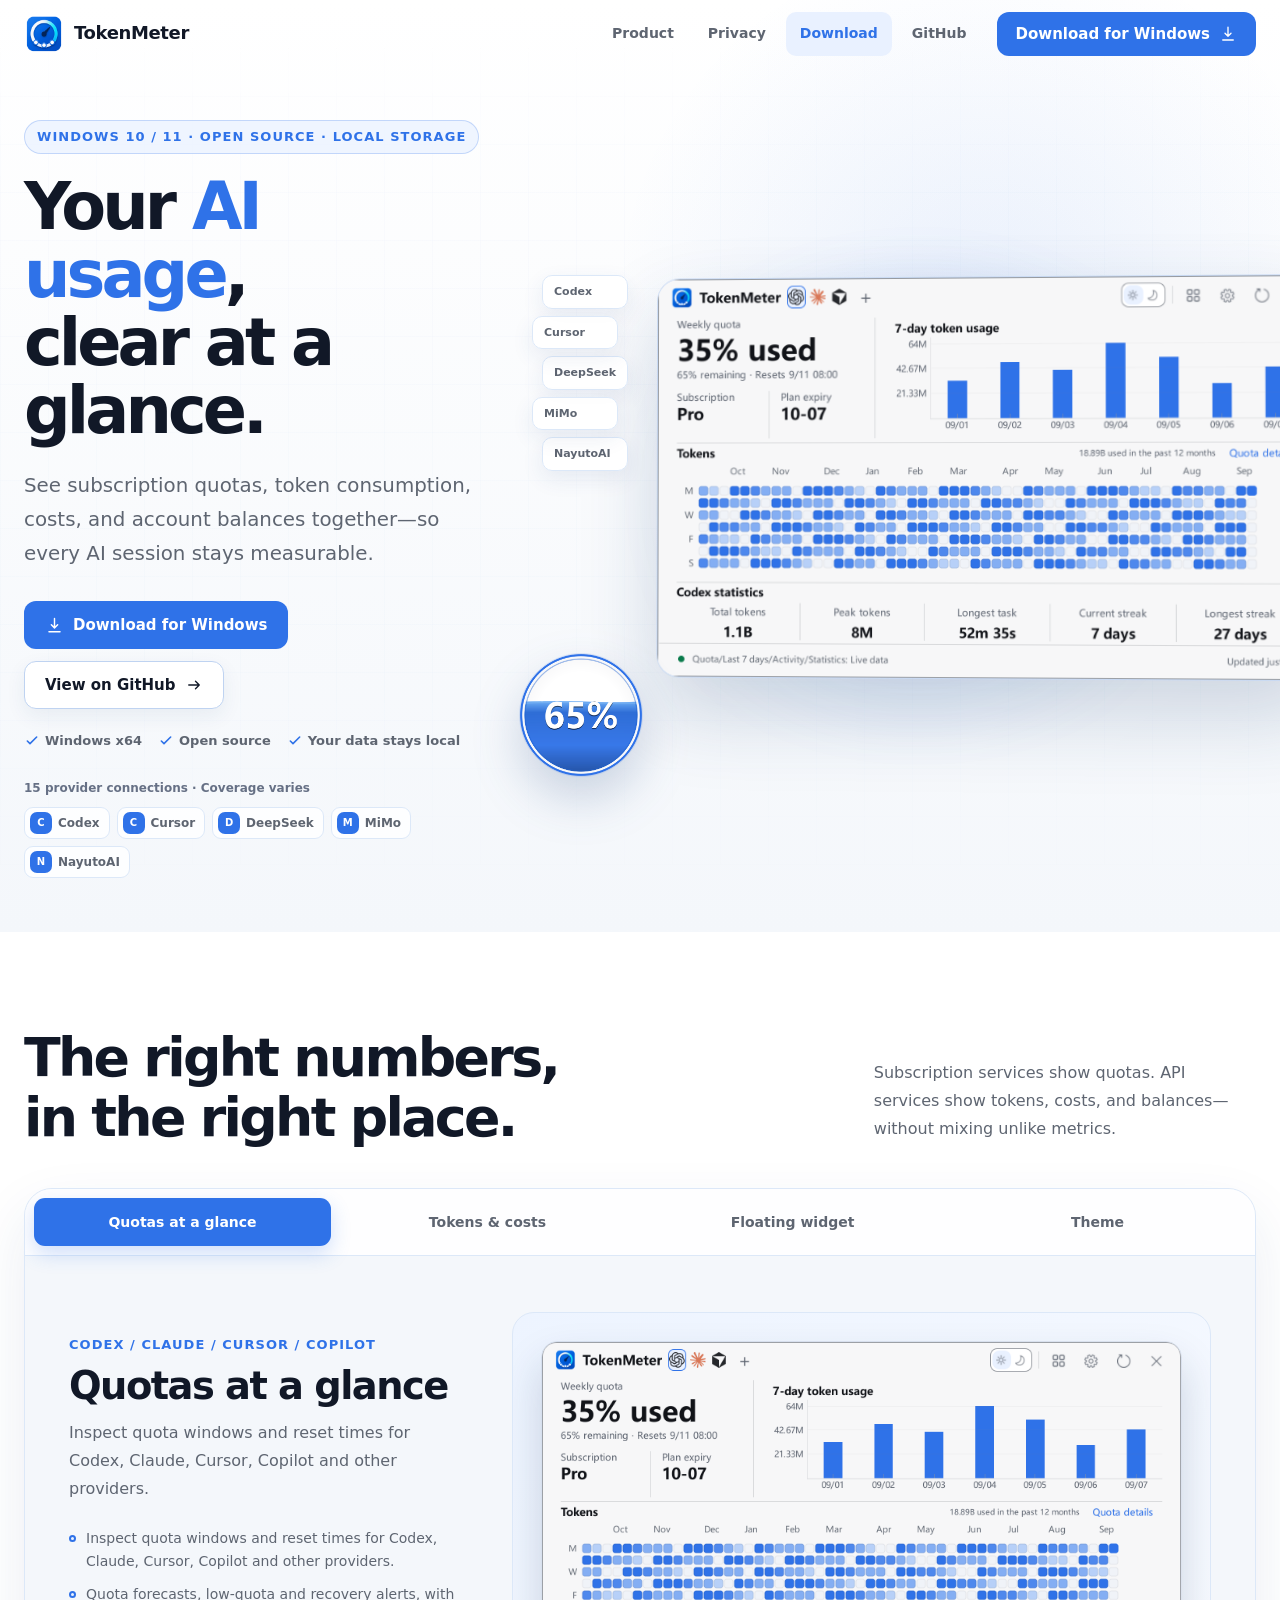
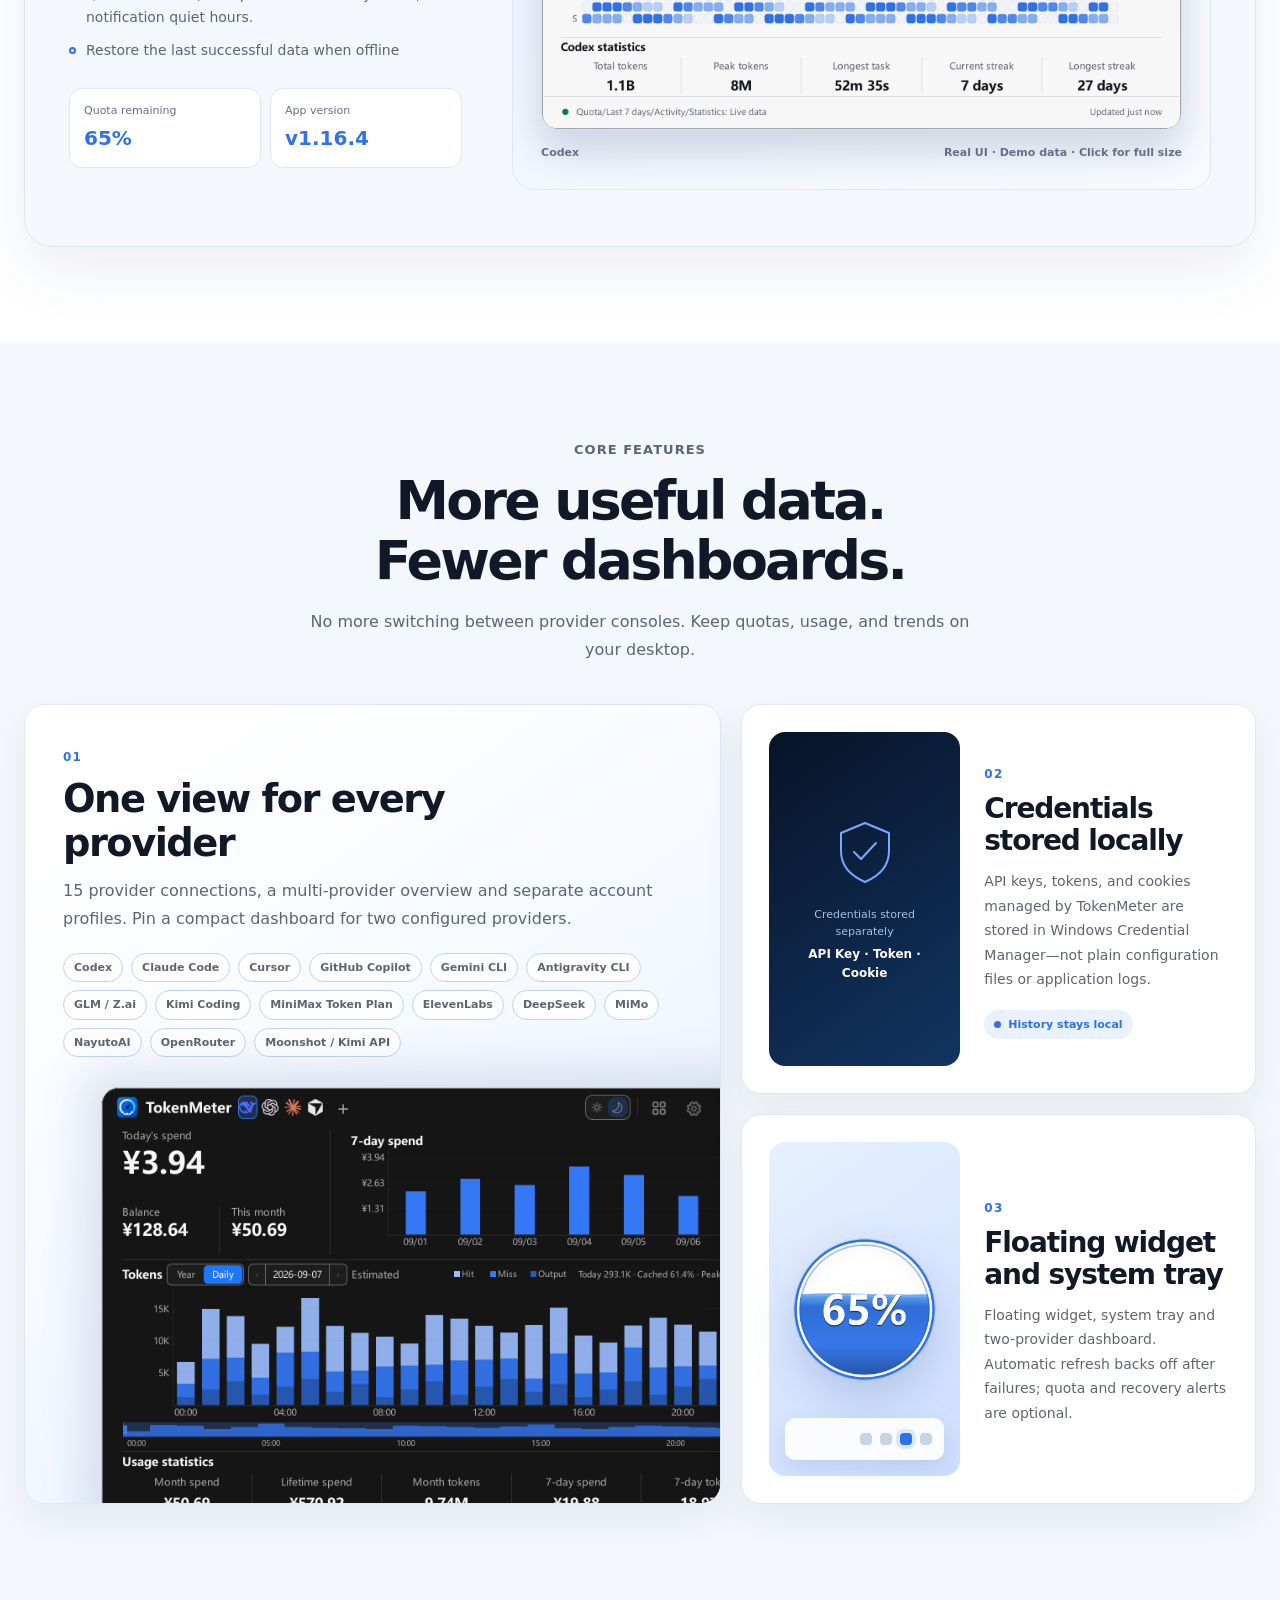
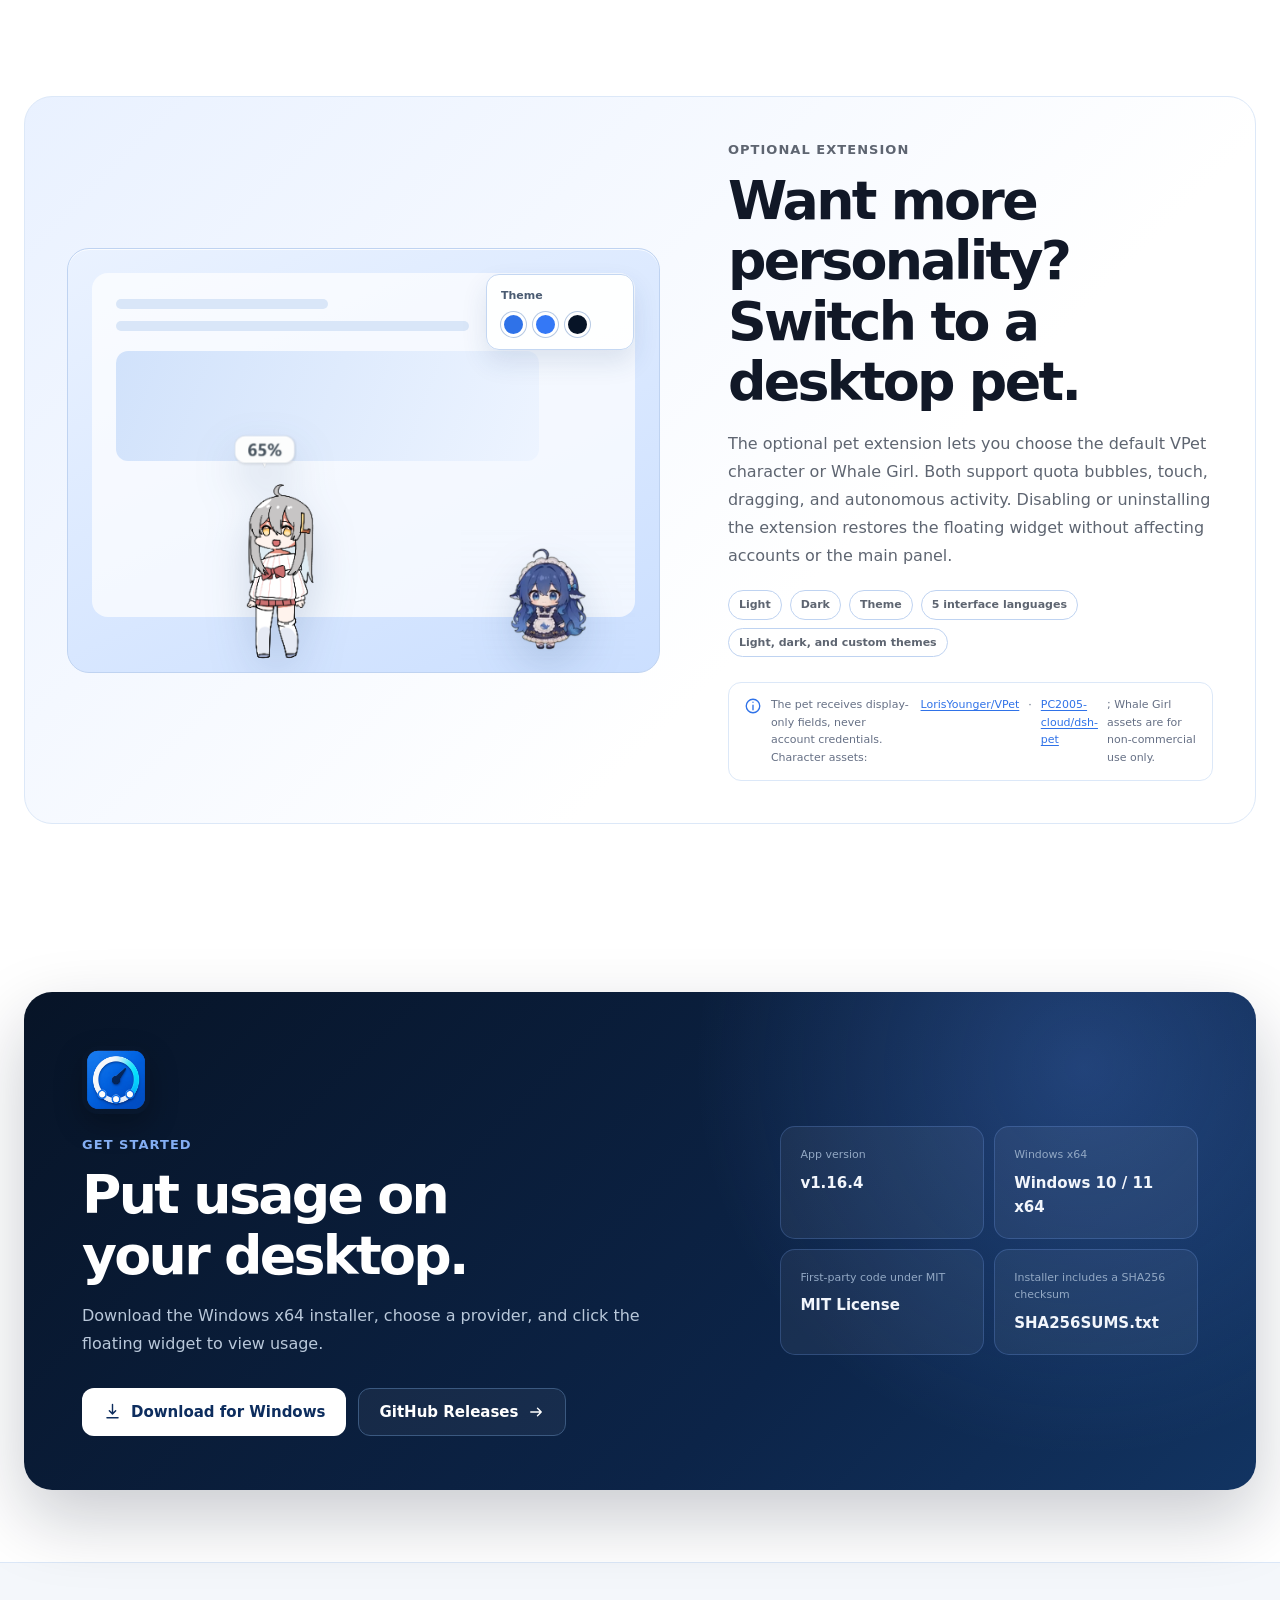
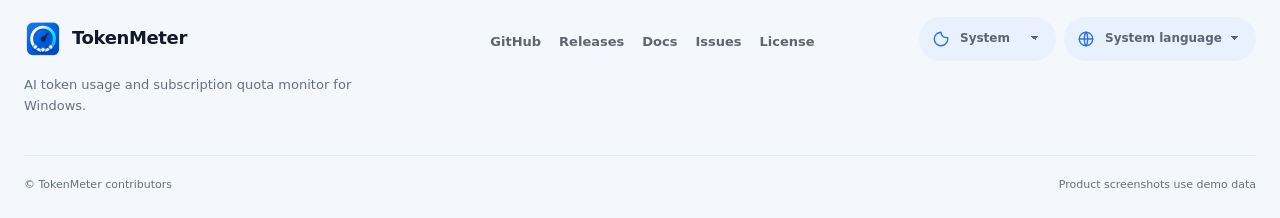
==== commit 2a82c2de: "feat: 支持悬浮球与桌宠同时显示并优化周额度圆环，发布 v1.16.4" ====
--- a/site/index.html
+++ b/site/index.html
@@ -36,7 +36,7 @@
     <meta name="twitter:image" content="https://zensoku142.github.io/TokenMeter/assets/social-preview.webp">
     <link rel="stylesheet" href="./styles.css">
     <script src="./script.js" defer></script>
-    <script type="application/ld+json">{"@context":"https://schema.org","@type":"SoftwareApplication","@id":"https://zensoku142.github.io/TokenMeter/#software","name":"TokenMeter","url":"https://zensoku142.github.io/TokenMeter/","description":"适用于 Windows 10/11 的 AI Token 用量、费用、余额与订阅额度监控工具。","applicationCategory":"UtilitiesApplication","operatingSystem":["Windows 10","Windows 11"],"softwareVersion":"1.16.3","downloadUrl":"https://github.com/zensoku142/TokenMeter/releases/latest","sameAs":"https://github.com/zensoku142/TokenMeter","license":"https://github.com/zensoku142/TokenMeter/blob/master/LICENSE","isAccessibleForFree":true,"image":"https://zensoku142.github.io/TokenMeter/assets/social-preview.webp","screenshot":["https://zensoku142.github.io/TokenMeter/assets/panel-light.png","https://zensoku142.github.io/TokenMeter/assets/panel-deepseek.png"],"inLanguage":["zh-CN","zh-TW","en","ja","ko"]}</script>
+    <script type="application/ld+json">{"@context":"https://schema.org","@type":"SoftwareApplication","@id":"https://zensoku142.github.io/TokenMeter/#software","name":"TokenMeter","url":"https://zensoku142.github.io/TokenMeter/","description":"适用于 Windows 10/11 的 AI Token 用量、费用、余额与订阅额度监控工具。","applicationCategory":"UtilitiesApplication","operatingSystem":["Windows 10","Windows 11"],"softwareVersion":"1.16.4","downloadUrl":"https://github.com/zensoku142/TokenMeter/releases/latest","sameAs":"https://github.com/zensoku142/TokenMeter","license":"https://github.com/zensoku142/TokenMeter/blob/master/LICENSE","isAccessibleForFree":true,"image":"https://zensoku142.github.io/TokenMeter/assets/social-preview.webp","screenshot":["https://zensoku142.github.io/TokenMeter/assets/panel-light.png","https://zensoku142.github.io/TokenMeter/assets/panel-deepseek.png"],"inLanguage":["zh-CN","zh-TW","en","ja","ko"]}</script>
   </head>
   <body>
     <a class="skip-link" href="#main-content" data-i18n="skip_link">跳到主要内容</a>
@@ -90,7 +90,7 @@
             </div>
             <div class="product-panels">
               <article class="product-panel is-active" role="tabpanel" id="panel-quota" aria-labelledby="tab-quota" data-demo-panel="quota">
-                <div class="product-panel-copy"><p class="section-label">Codex / Claude / Cursor / Copilot</p><h3 data-i18n="benefit_1_title">订阅额度一眼可见</h3><p data-i18n="benefit_1_desc">查看 Codex、Claude、Cursor、Copilot 等平台的额度窗口与重置时间。</p><ul class="feature-points"><li><span></span><span data-i18n="benefit_1_desc">查看 Codex、Claude、Cursor、Copilot 等平台的额度窗口与重置时间。</span></li><li><span></span><span data-i18n="benefit_4_desc">额度消耗预测、低额度与恢复提醒，支持通知静默时段。</span></li><li><span></span><span data-i18n="analytics_point_3">离线时恢复最后成功数据</span></li></ul><div class="inline-metrics" aria-label="演示数据" data-i18n-aria="demo_metrics_aria"><span><small data-i18n="demo_quota_label">剩余额度</small><strong><span data-counter="65">0</span>%</strong></span><span><small data-i18n="fact_version">主程序版本</small><strong>v1.16.3</strong></span></div></div>
+                <div class="product-panel-copy"><p class="section-label">Codex / Claude / Cursor / Copilot</p><h3 data-i18n="benefit_1_title">订阅额度一眼可见</h3><p data-i18n="benefit_1_desc">查看 Codex、Claude、Cursor、Copilot 等平台的额度窗口与重置时间。</p><ul class="feature-points"><li><span></span><span data-i18n="benefit_1_desc">查看 Codex、Claude、Cursor、Copilot 等平台的额度窗口与重置时间。</span></li><li><span></span><span data-i18n="benefit_4_desc">额度消耗预测、低额度与恢复提醒，支持通知静默时段。</span></li><li><span></span><span data-i18n="analytics_point_3">离线时恢复最后成功数据</span></li></ul><div class="inline-metrics" aria-label="演示数据" data-i18n-aria="demo_metrics_aria"><span><small data-i18n="demo_quota_label">剩余额度</small><strong><span data-counter="65">0</span>%</strong></span><span><small data-i18n="fact_version">主程序版本</small><strong>v1.16.4</strong></span></div></div>
                 <figure class="product-panel-visual surface-light"><a href="./assets/panel-light.png" aria-label="查看 Codex 额度面板原图" data-i18n-aria="quota_image_link_aria"><img src="./assets/panel-light.png" alt="TokenMeter 浅色主题下的 Codex 额度、近七天 Token 和年度活动面板" data-i18n-alt="quota_image_alt" data-i18n-src="panel_light_src" width="1640" height="992" loading="lazy" decoding="async"></a><div class="visual-caption"><span>Codex</span><span data-i18n="screenshot_caption">真实界面 · 演示数据</span></div></figure>
               </article>
               <article class="product-panel" role="tabpanel" id="panel-analytics" aria-labelledby="tab-analytics" data-demo-panel="analytics" hidden>
@@ -126,7 +126,7 @@
       </section>
 
       <section class="section download-section" id="download" aria-labelledby="download-title" data-reveal data-section="download">
-        <div class="container download-shell"><div class="download-copy"><img src="./assets/app-icon.png" alt="" width="68" height="68"><p class="section-label" data-i18n="install_label">开始使用</p><h2 id="download-title" data-i18n="download_title_compact">把 AI 用量放到桌面。</h2><p data-i18n="download_desc">下载 Windows x64 安装包，选择平台，然后点击悬浮球查看额度、Token、费用与余额。</p><div class="hero-actions"><a class="button button-primary button-light" href="https://github.com/zensoku142/TokenMeter/releases/latest"><svg viewBox="0 0 24 24" width="19" height="19" aria-hidden="true"><path d="M12 3v12m0 0 4-4m-4 4-4-4M5 20h14"/></svg><span data-i18n="action_download">下载 Windows 版</span></a><a class="button button-ghost" href="https://github.com/zensoku142/TokenMeter/releases"><span>GitHub Releases</span><svg viewBox="0 0 24 24" width="18" height="18" aria-hidden="true"><path d="M5 12h14m-5-5 5 5-5 5"/></svg></a></div></div><div class="download-meta" aria-label="下载信息"><div><span data-i18n="fact_version">主程序版本</span><strong>v1.16.3</strong></div><div><span data-i18n="fact_windows">系统要求</span><strong>Windows 10 / 11 x64</strong></div><div><span data-i18n="lightweight_license">开源许可</span><strong>MIT License</strong></div><div><span data-i18n="fact_sha">安装包校验</span><strong>SHA256SUMS.txt</strong></div></div></div>
+        <div class="container download-shell"><div class="download-copy"><img src="./assets/app-icon.png" alt="" width="68" height="68"><p class="section-label" data-i18n="install_label">开始使用</p><h2 id="download-title" data-i18n="download_title_compact">把 AI 用量放到桌面。</h2><p data-i18n="download_desc">下载 Windows x64 安装包，选择平台，然后点击悬浮球查看额度、Token、费用与余额。</p><div class="hero-actions"><a class="button button-primary button-light" href="https://github.com/zensoku142/TokenMeter/releases/latest"><svg viewBox="0 0 24 24" width="19" height="19" aria-hidden="true"><path d="M12 3v12m0 0 4-4m-4 4-4-4M5 20h14"/></svg><span data-i18n="action_download">下载 Windows 版</span></a><a class="button button-ghost" href="https://github.com/zensoku142/TokenMeter/releases"><span>GitHub Releases</span><svg viewBox="0 0 24 24" width="18" height="18" aria-hidden="true"><path d="M5 12h14m-5-5 5 5-5 5"/></svg></a></div></div><div class="download-meta" aria-label="下载信息"><div><span data-i18n="fact_version">主程序版本</span><strong>v1.16.4</strong></div><div><span data-i18n="fact_windows">系统要求</span><strong>Windows 10 / 11 x64</strong></div><div><span data-i18n="lightweight_license">开源许可</span><strong>MIT License</strong></div><div><span data-i18n="fact_sha">安装包校验</span><strong>SHA256SUMS.txt</strong></div></div></div>
       </section>
     </main>
 
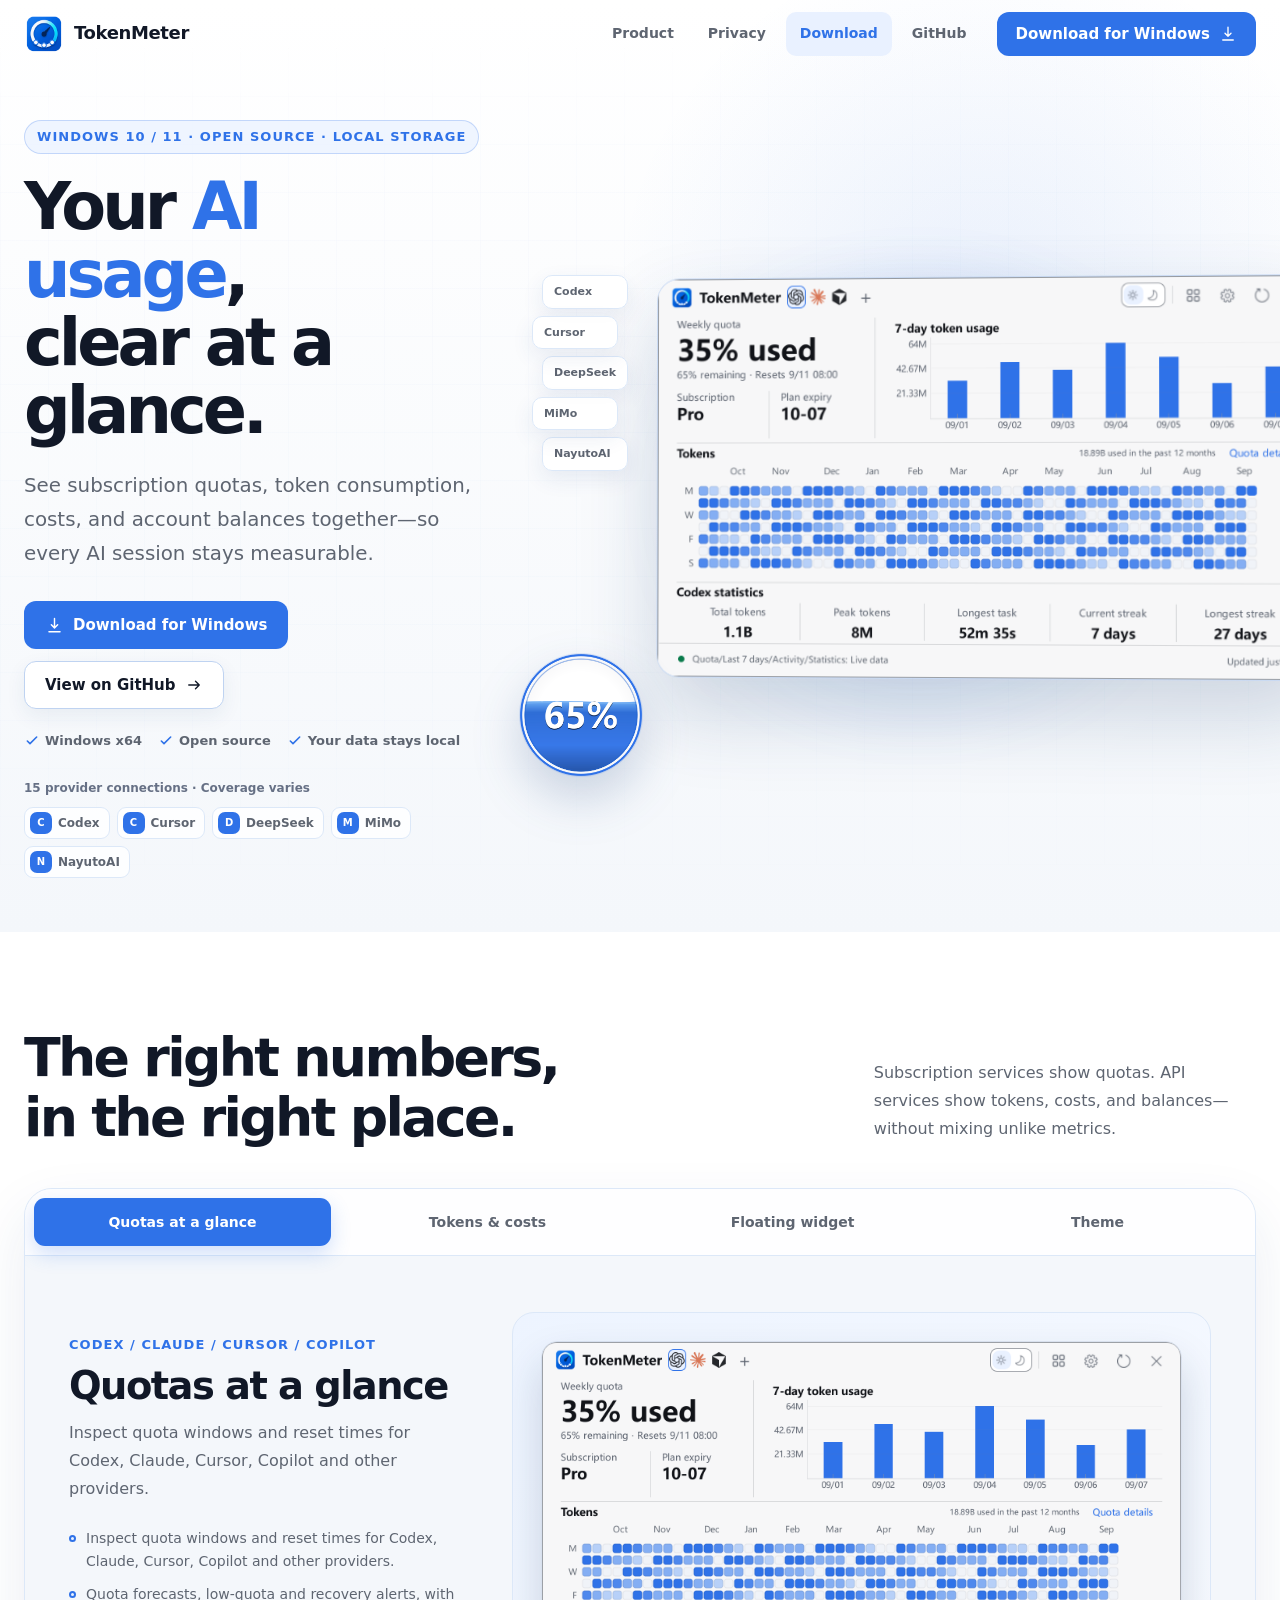
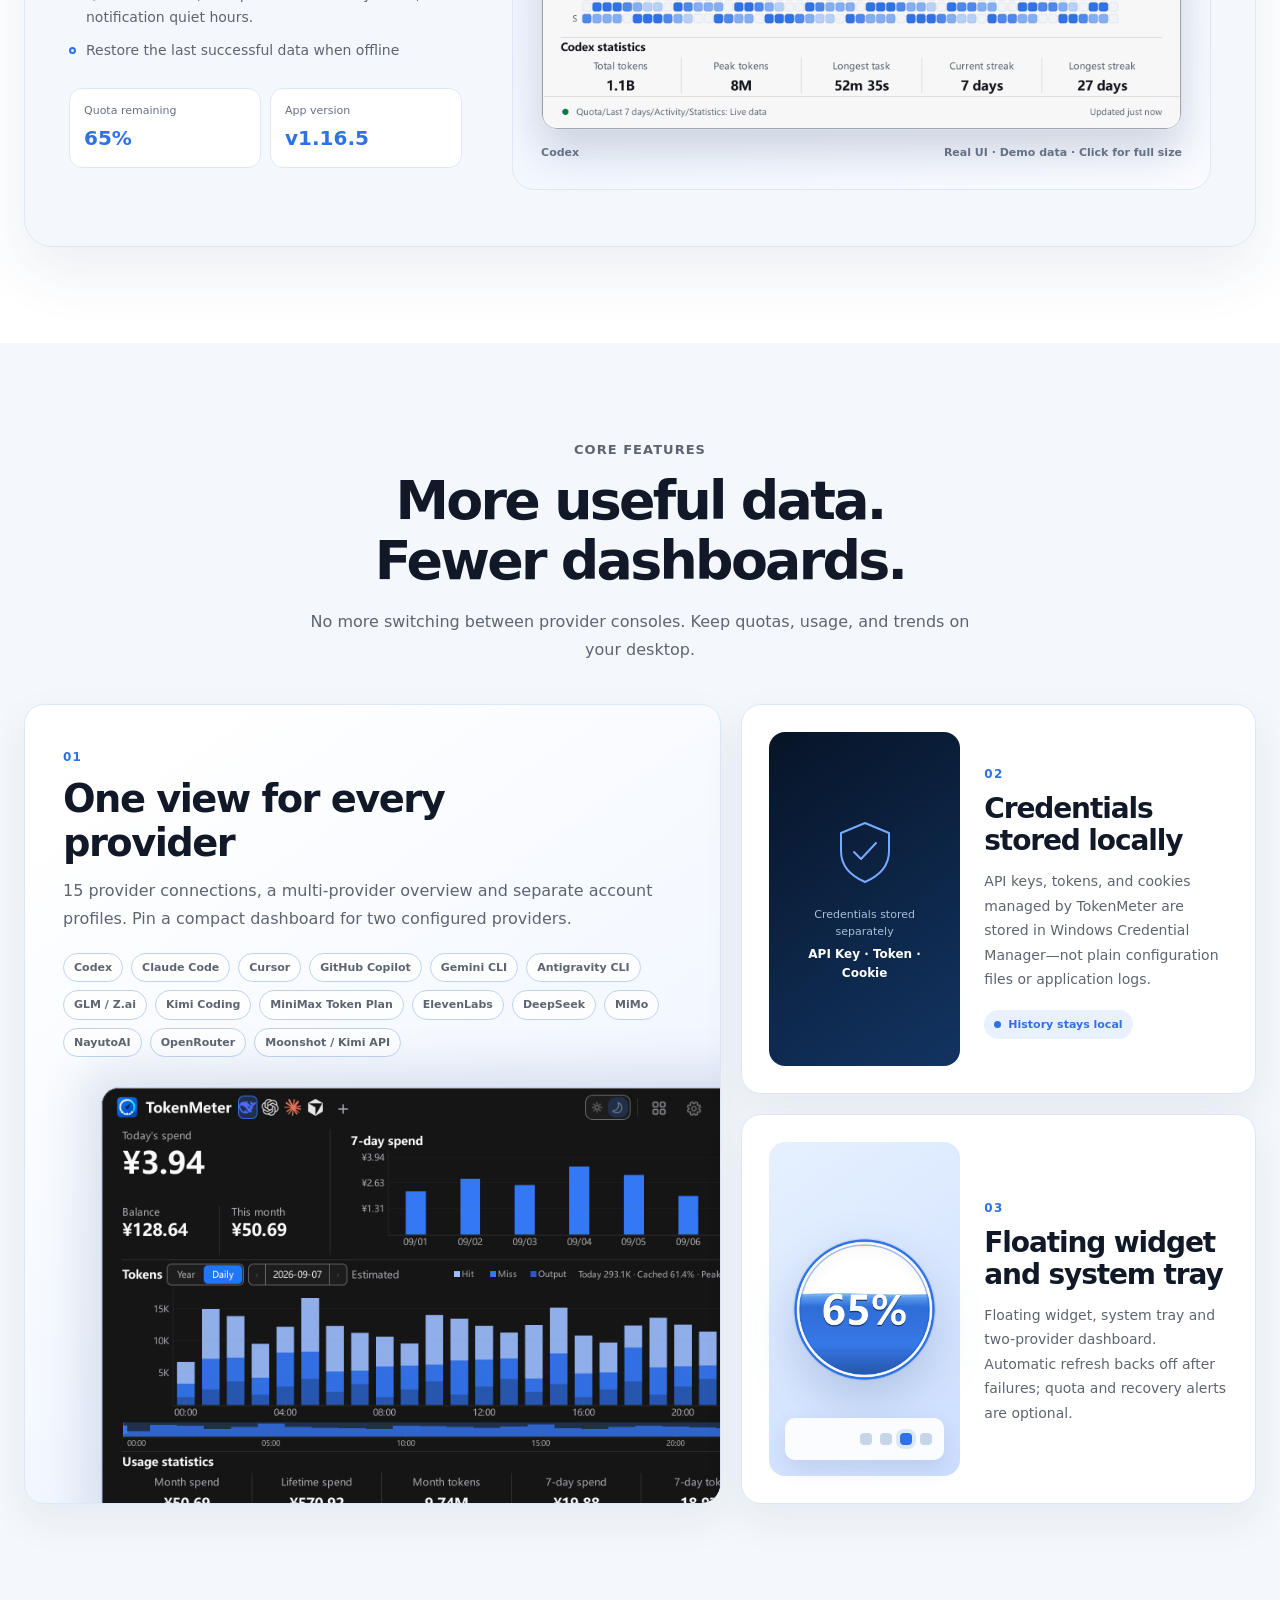
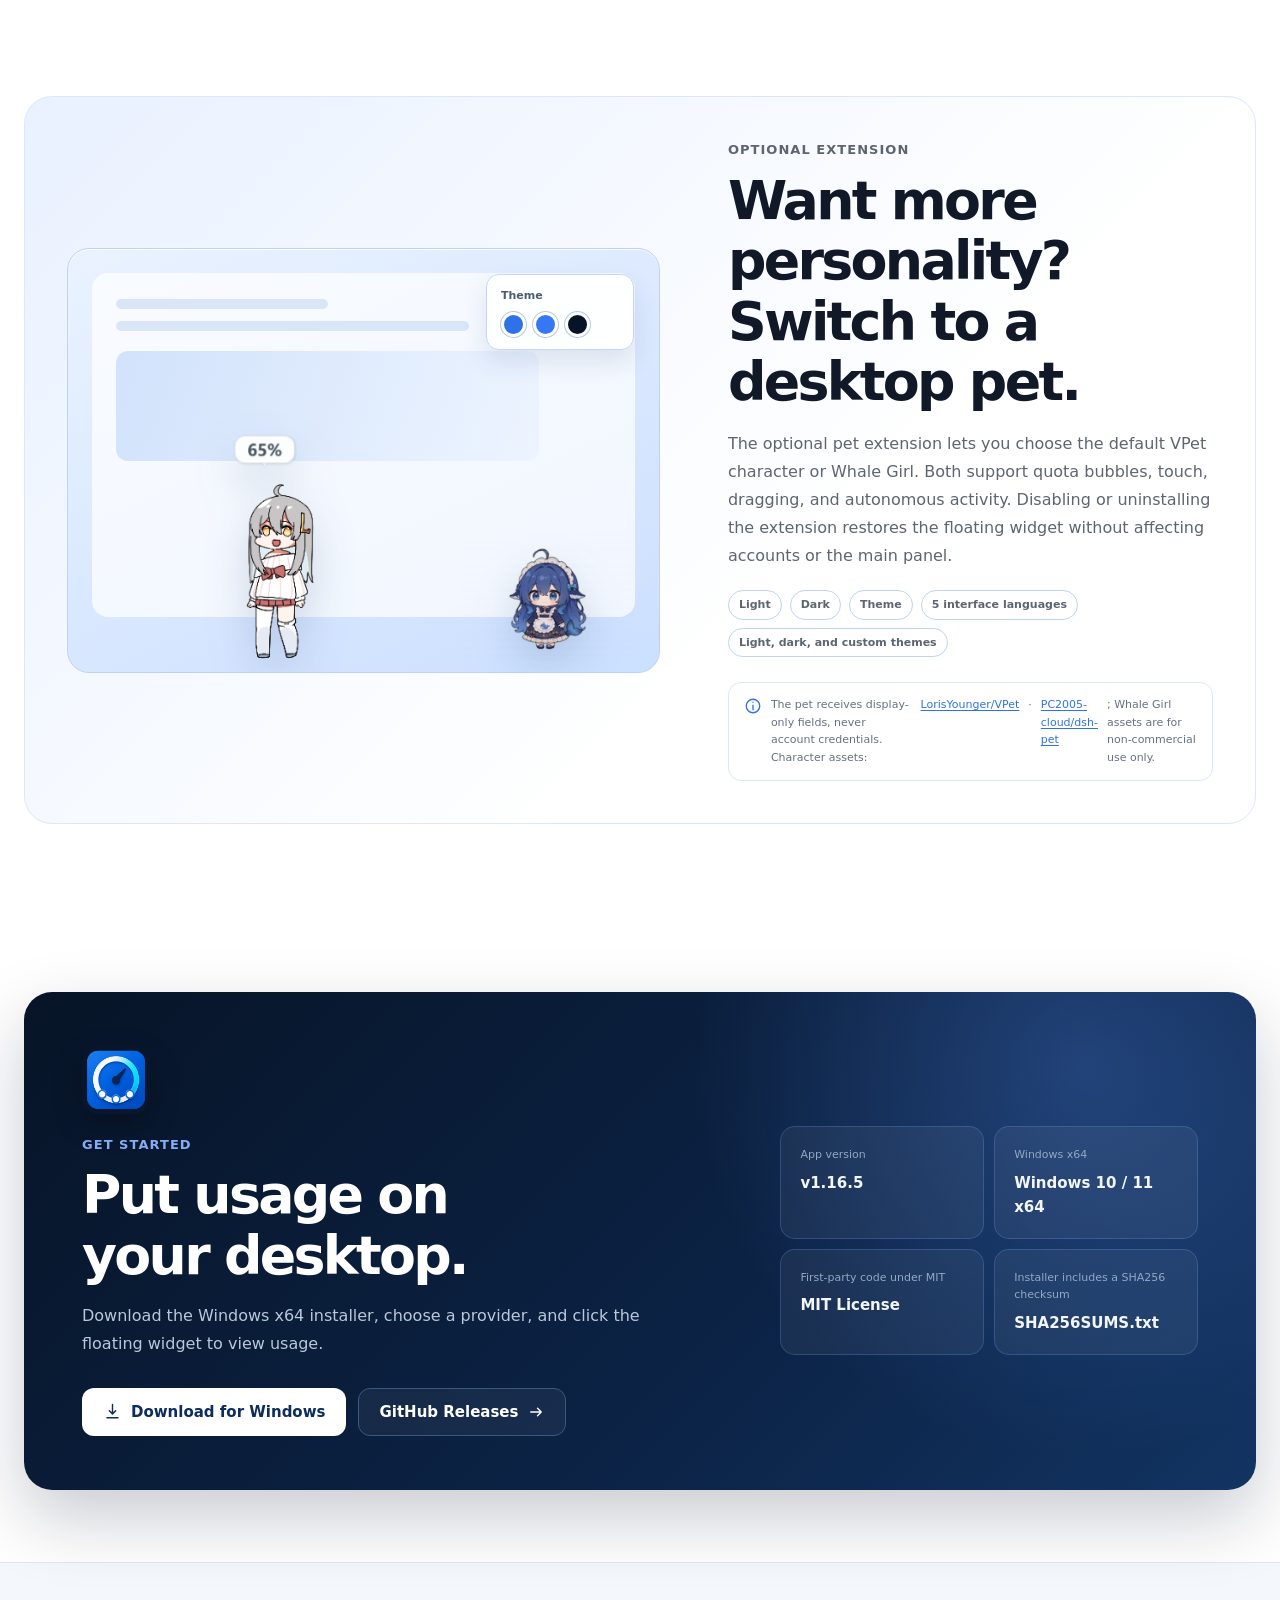
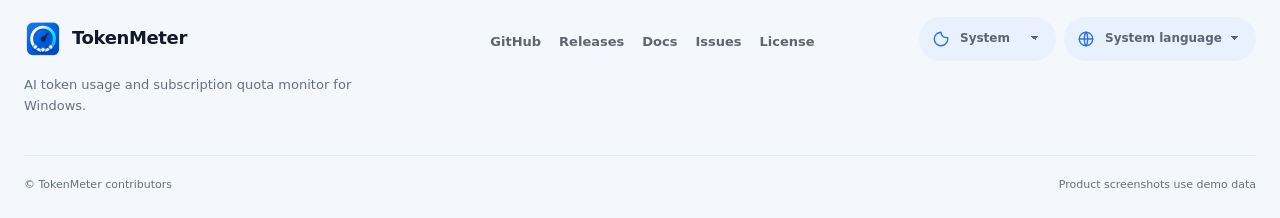
==== commit 404c0d30: "feat: 新增 Codex 日志分时统计并修复布局，发布 v1.16.5" ====
--- a/site/index.html
+++ b/site/index.html
@@ -36,7 +36,7 @@
     <meta name="twitter:image" content="https://zensoku142.github.io/TokenMeter/assets/social-preview.webp">
     <link rel="stylesheet" href="./styles.css">
     <script src="./script.js" defer></script>
-    <script type="application/ld+json">{"@context":"https://schema.org","@type":"SoftwareApplication","@id":"https://zensoku142.github.io/TokenMeter/#software","name":"TokenMeter","url":"https://zensoku142.github.io/TokenMeter/","description":"适用于 Windows 10/11 的 AI Token 用量、费用、余额与订阅额度监控工具。","applicationCategory":"UtilitiesApplication","operatingSystem":["Windows 10","Windows 11"],"softwareVersion":"1.16.4","downloadUrl":"https://github.com/zensoku142/TokenMeter/releases/latest","sameAs":"https://github.com/zensoku142/TokenMeter","license":"https://github.com/zensoku142/TokenMeter/blob/master/LICENSE","isAccessibleForFree":true,"image":"https://zensoku142.github.io/TokenMeter/assets/social-preview.webp","screenshot":["https://zensoku142.github.io/TokenMeter/assets/panel-light.png","https://zensoku142.github.io/TokenMeter/assets/panel-deepseek.png"],"inLanguage":["zh-CN","zh-TW","en","ja","ko"]}</script>
+    <script type="application/ld+json">{"@context":"https://schema.org","@type":"SoftwareApplication","@id":"https://zensoku142.github.io/TokenMeter/#software","name":"TokenMeter","url":"https://zensoku142.github.io/TokenMeter/","description":"适用于 Windows 10/11 的 AI Token 用量、费用、余额与订阅额度监控工具。","applicationCategory":"UtilitiesApplication","operatingSystem":["Windows 10","Windows 11"],"softwareVersion":"1.16.5","downloadUrl":"https://github.com/zensoku142/TokenMeter/releases/latest","sameAs":"https://github.com/zensoku142/TokenMeter","license":"https://github.com/zensoku142/TokenMeter/blob/master/LICENSE","isAccessibleForFree":true,"image":"https://zensoku142.github.io/TokenMeter/assets/social-preview.webp","screenshot":["https://zensoku142.github.io/TokenMeter/assets/panel-light.png","https://zensoku142.github.io/TokenMeter/assets/panel-deepseek.png"],"inLanguage":["zh-CN","zh-TW","en","ja","ko"]}</script>
   </head>
   <body>
     <a class="skip-link" href="#main-content" data-i18n="skip_link">跳到主要内容</a>
@@ -90,7 +90,7 @@
             </div>
             <div class="product-panels">
               <article class="product-panel is-active" role="tabpanel" id="panel-quota" aria-labelledby="tab-quota" data-demo-panel="quota">
-                <div class="product-panel-copy"><p class="section-label">Codex / Claude / Cursor / Copilot</p><h3 data-i18n="benefit_1_title">订阅额度一眼可见</h3><p data-i18n="benefit_1_desc">查看 Codex、Claude、Cursor、Copilot 等平台的额度窗口与重置时间。</p><ul class="feature-points"><li><span></span><span data-i18n="benefit_1_desc">查看 Codex、Claude、Cursor、Copilot 等平台的额度窗口与重置时间。</span></li><li><span></span><span data-i18n="benefit_4_desc">额度消耗预测、低额度与恢复提醒，支持通知静默时段。</span></li><li><span></span><span data-i18n="analytics_point_3">离线时恢复最后成功数据</span></li></ul><div class="inline-metrics" aria-label="演示数据" data-i18n-aria="demo_metrics_aria"><span><small data-i18n="demo_quota_label">剩余额度</small><strong><span data-counter="65">0</span>%</strong></span><span><small data-i18n="fact_version">主程序版本</small><strong>v1.16.4</strong></span></div></div>
+                <div class="product-panel-copy"><p class="section-label">Codex / Claude / Cursor / Copilot</p><h3 data-i18n="benefit_1_title">订阅额度一眼可见</h3><p data-i18n="benefit_1_desc">查看 Codex、Claude、Cursor、Copilot 等平台的额度窗口与重置时间。</p><ul class="feature-points"><li><span></span><span data-i18n="benefit_1_desc">查看 Codex、Claude、Cursor、Copilot 等平台的额度窗口与重置时间。</span></li><li><span></span><span data-i18n="benefit_4_desc">额度消耗预测、低额度与恢复提醒，支持通知静默时段。</span></li><li><span></span><span data-i18n="analytics_point_3">离线时恢复最后成功数据</span></li></ul><div class="inline-metrics" aria-label="演示数据" data-i18n-aria="demo_metrics_aria"><span><small data-i18n="demo_quota_label">剩余额度</small><strong><span data-counter="65">0</span>%</strong></span><span><small data-i18n="fact_version">主程序版本</small><strong>v1.16.5</strong></span></div></div>
                 <figure class="product-panel-visual surface-light"><a href="./assets/panel-light.png" aria-label="查看 Codex 额度面板原图" data-i18n-aria="quota_image_link_aria"><img src="./assets/panel-light.png" alt="TokenMeter 浅色主题下的 Codex 额度、近七天 Token 和年度活动面板" data-i18n-alt="quota_image_alt" data-i18n-src="panel_light_src" width="1640" height="992" loading="lazy" decoding="async"></a><div class="visual-caption"><span>Codex</span><span data-i18n="screenshot_caption">真实界面 · 演示数据</span></div></figure>
               </article>
               <article class="product-panel" role="tabpanel" id="panel-analytics" aria-labelledby="tab-analytics" data-demo-panel="analytics" hidden>
@@ -126,7 +126,7 @@
       </section>
 
       <section class="section download-section" id="download" aria-labelledby="download-title" data-reveal data-section="download">
-        <div class="container download-shell"><div class="download-copy"><img src="./assets/app-icon.png" alt="" width="68" height="68"><p class="section-label" data-i18n="install_label">开始使用</p><h2 id="download-title" data-i18n="download_title_compact">把 AI 用量放到桌面。</h2><p data-i18n="download_desc">下载 Windows x64 安装包，选择平台，然后点击悬浮球查看额度、Token、费用与余额。</p><div class="hero-actions"><a class="button button-primary button-light" href="https://github.com/zensoku142/TokenMeter/releases/latest"><svg viewBox="0 0 24 24" width="19" height="19" aria-hidden="true"><path d="M12 3v12m0 0 4-4m-4 4-4-4M5 20h14"/></svg><span data-i18n="action_download">下载 Windows 版</span></a><a class="button button-ghost" href="https://github.com/zensoku142/TokenMeter/releases"><span>GitHub Releases</span><svg viewBox="0 0 24 24" width="18" height="18" aria-hidden="true"><path d="M5 12h14m-5-5 5 5-5 5"/></svg></a></div></div><div class="download-meta" aria-label="下载信息"><div><span data-i18n="fact_version">主程序版本</span><strong>v1.16.4</strong></div><div><span data-i18n="fact_windows">系统要求</span><strong>Windows 10 / 11 x64</strong></div><div><span data-i18n="lightweight_license">开源许可</span><strong>MIT License</strong></div><div><span data-i18n="fact_sha">安装包校验</span><strong>SHA256SUMS.txt</strong></div></div></div>
+        <div class="container download-shell"><div class="download-copy"><img src="./assets/app-icon.png" alt="" width="68" height="68"><p class="section-label" data-i18n="install_label">开始使用</p><h2 id="download-title" data-i18n="download_title_compact">把 AI 用量放到桌面。</h2><p data-i18n="download_desc">下载 Windows x64 安装包，选择平台，然后点击悬浮球查看额度、Token、费用与余额。</p><div class="hero-actions"><a class="button button-primary button-light" href="https://github.com/zensoku142/TokenMeter/releases/latest"><svg viewBox="0 0 24 24" width="19" height="19" aria-hidden="true"><path d="M12 3v12m0 0 4-4m-4 4-4-4M5 20h14"/></svg><span data-i18n="action_download">下载 Windows 版</span></a><a class="button button-ghost" href="https://github.com/zensoku142/TokenMeter/releases"><span>GitHub Releases</span><svg viewBox="0 0 24 24" width="18" height="18" aria-hidden="true"><path d="M5 12h14m-5-5 5 5-5 5"/></svg></a></div></div><div class="download-meta" aria-label="下载信息"><div><span data-i18n="fact_version">主程序版本</span><strong>v1.16.5</strong></div><div><span data-i18n="fact_windows">系统要求</span><strong>Windows 10 / 11 x64</strong></div><div><span data-i18n="lightweight_license">开源许可</span><strong>MIT License</strong></div><div><span data-i18n="fact_sha">安装包校验</span><strong>SHA256SUMS.txt</strong></div></div></div>
       </section>
     </main>
 
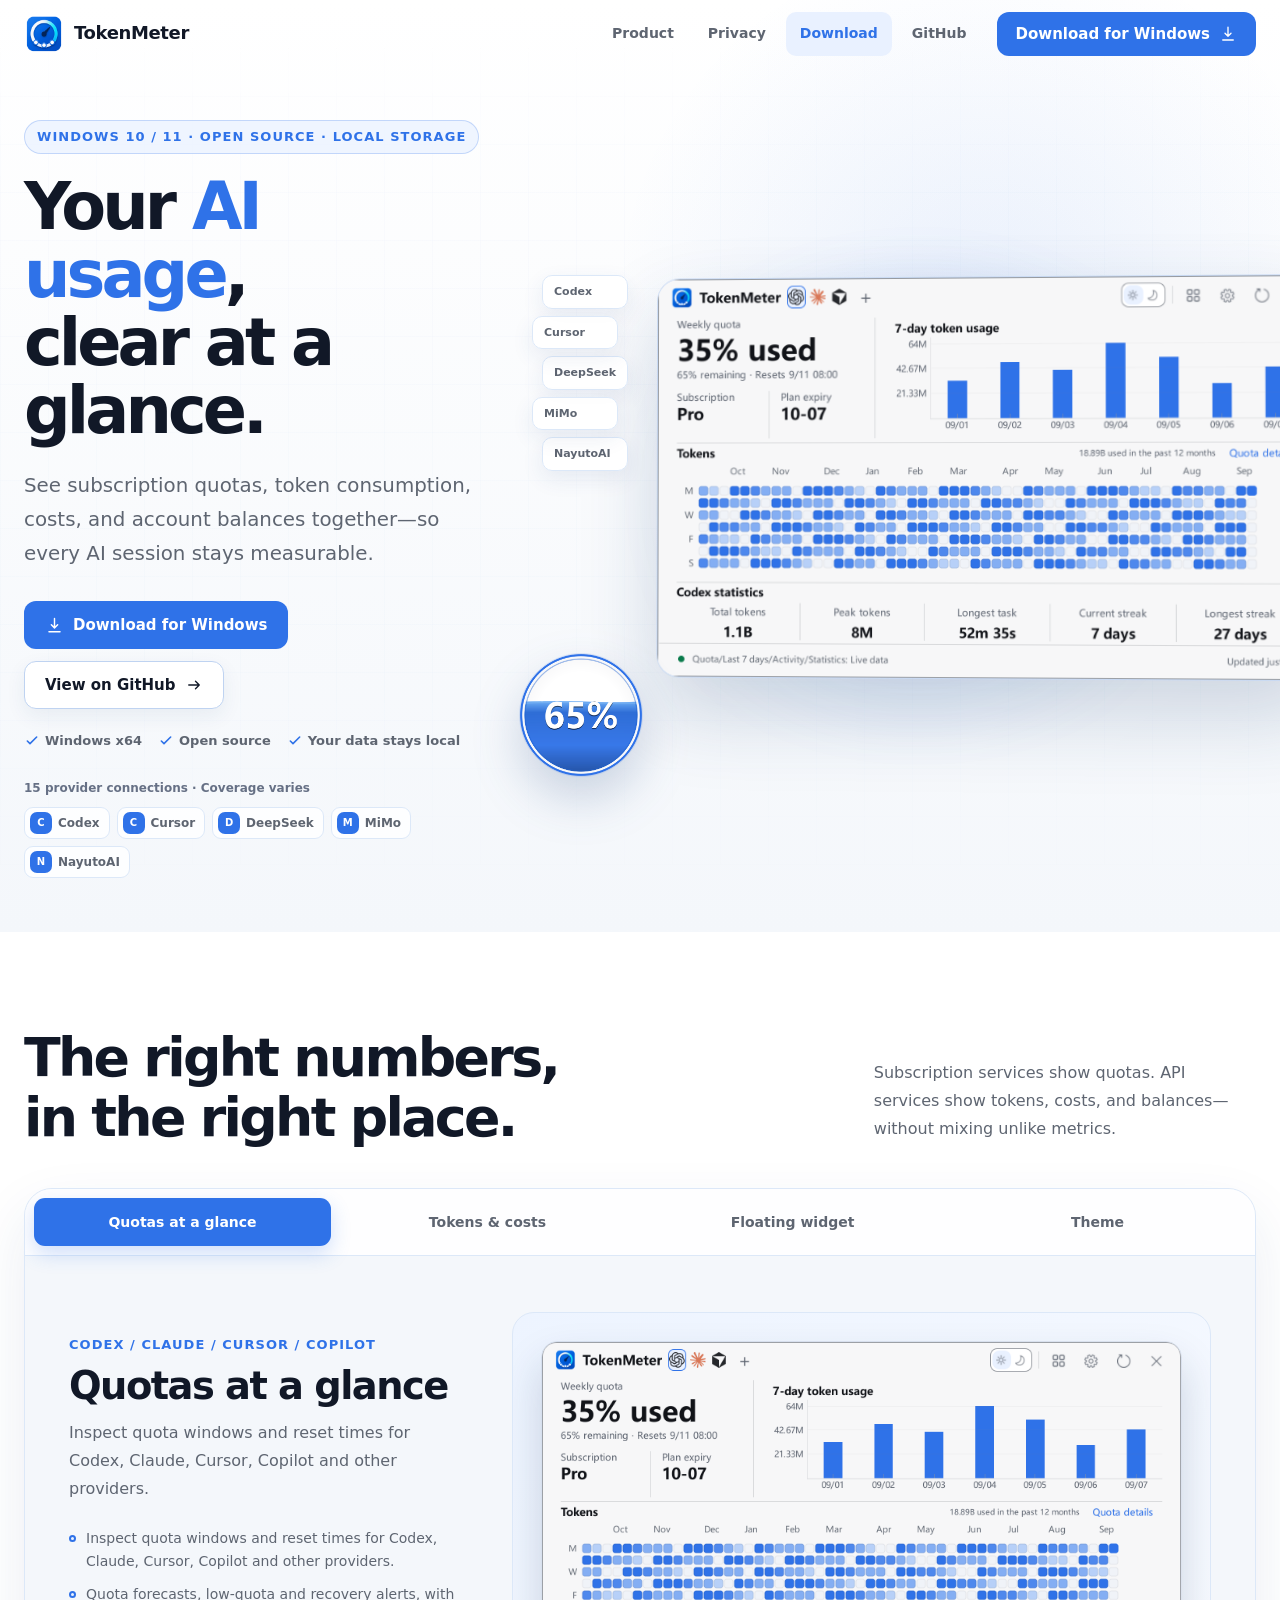
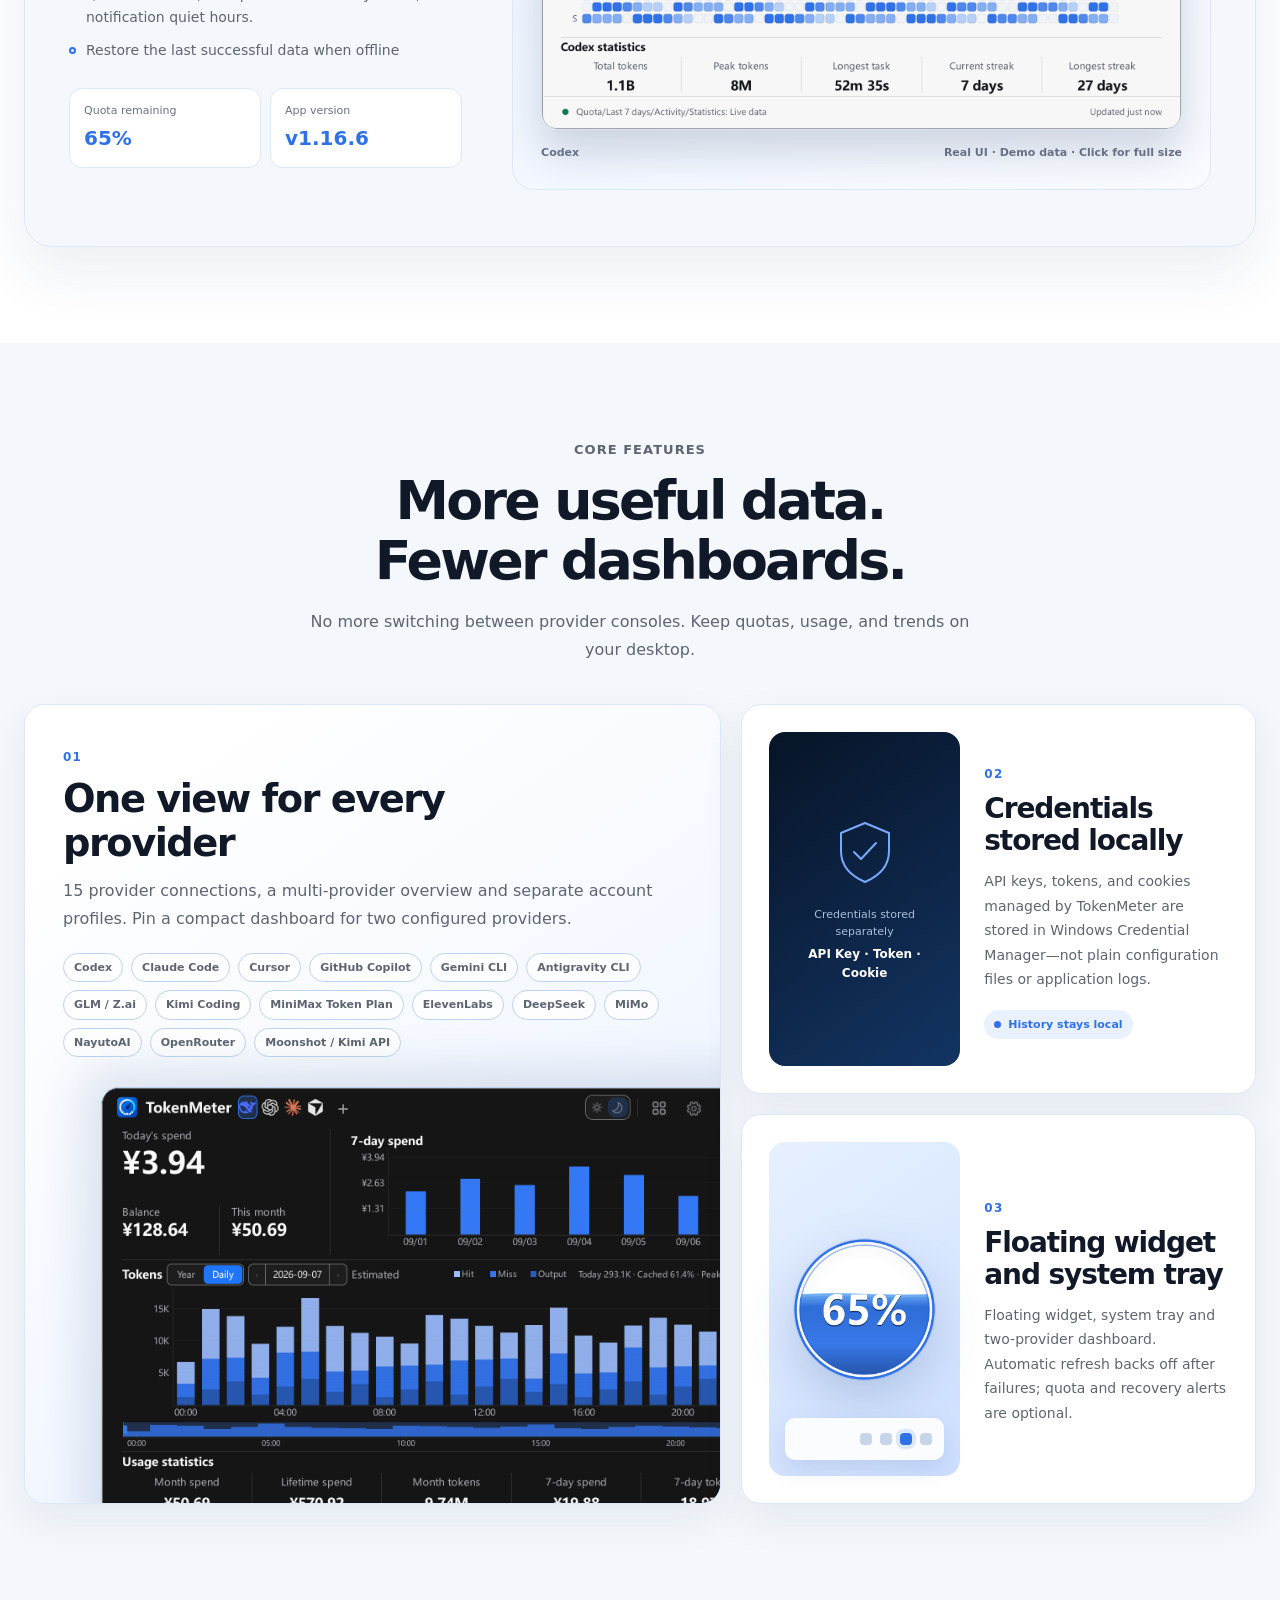
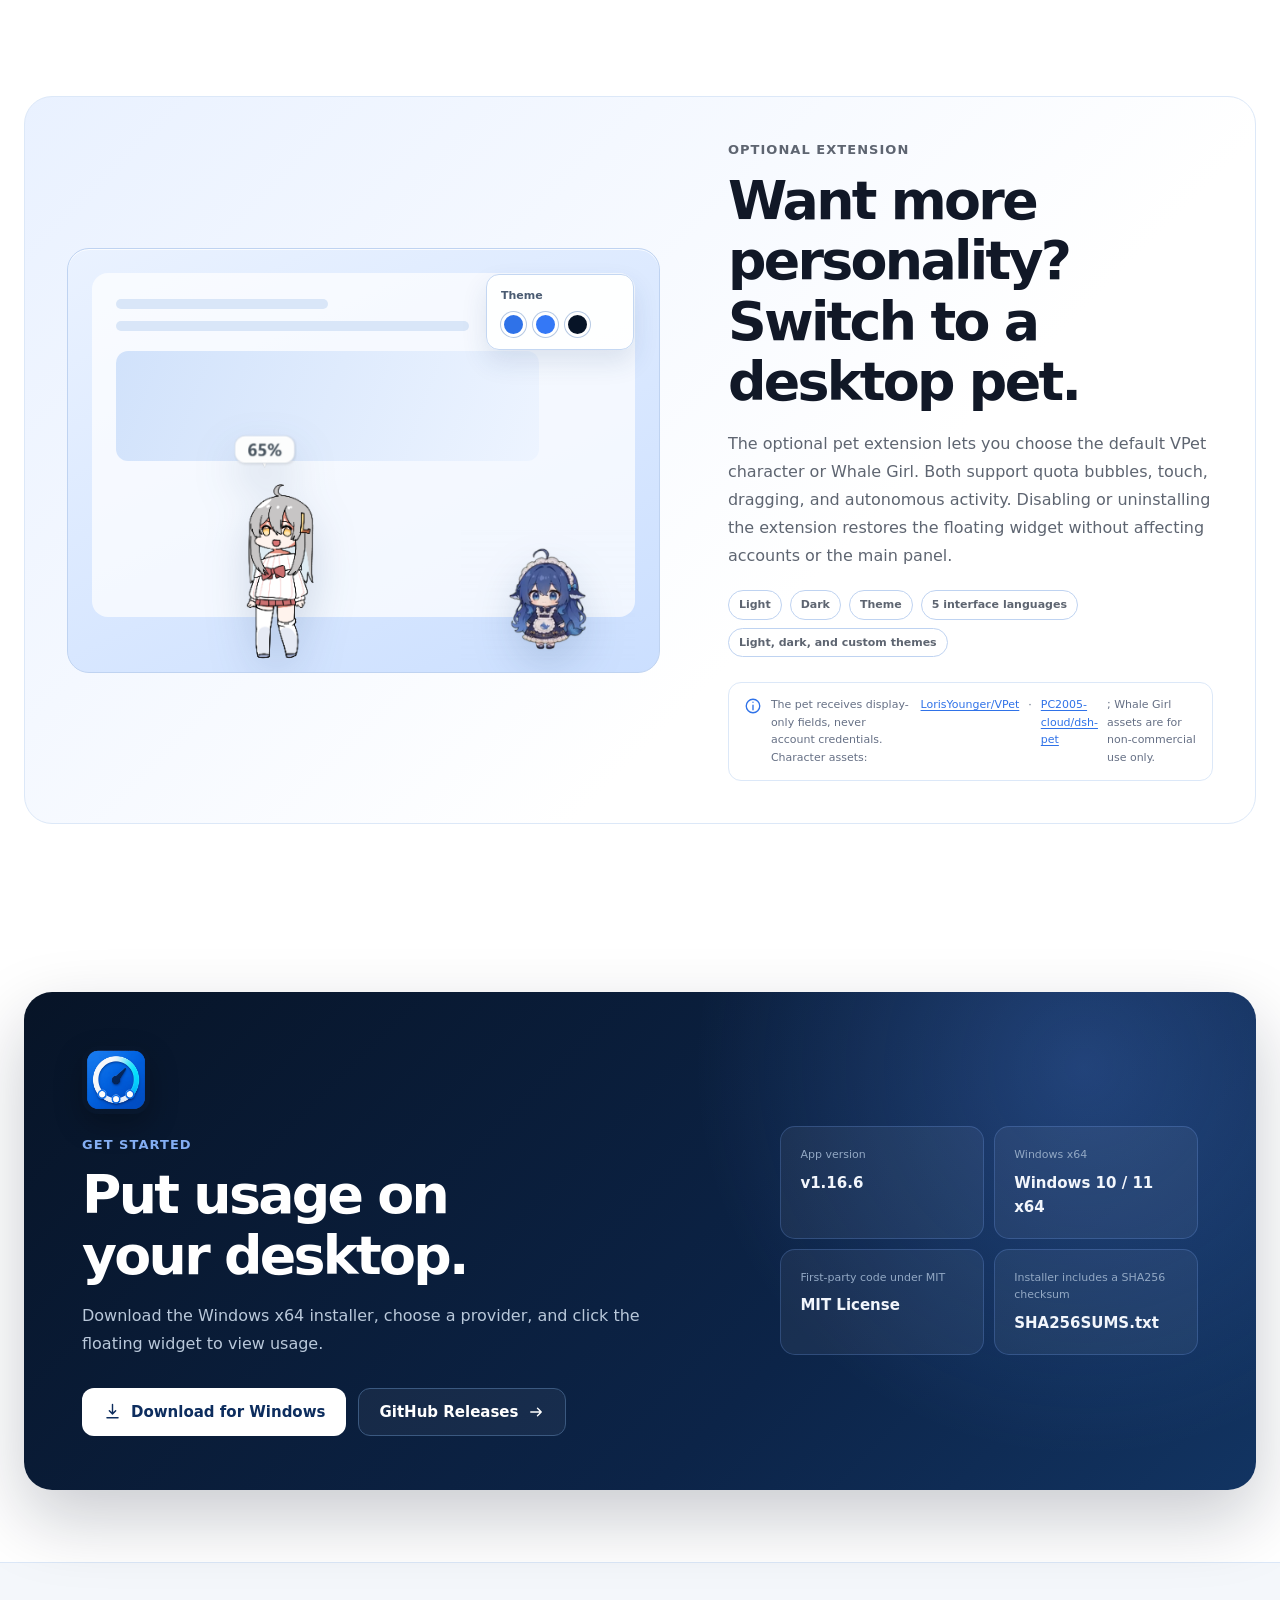
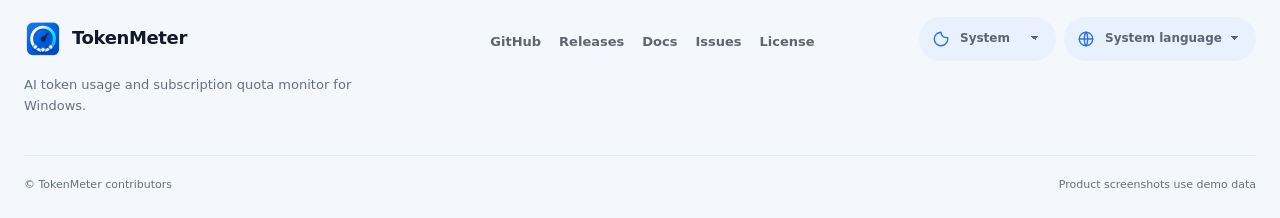
==== commit 1f0bf721: "feat: 新增 Token 速度视图并优化活动图，发布 v1.16.6" ====
--- a/site/index.html
+++ b/site/index.html
@@ -36,7 +36,7 @@
     <meta name="twitter:image" content="https://zensoku142.github.io/TokenMeter/assets/social-preview.webp">
     <link rel="stylesheet" href="./styles.css">
     <script src="./script.js" defer></script>
-    <script type="application/ld+json">{"@context":"https://schema.org","@type":"SoftwareApplication","@id":"https://zensoku142.github.io/TokenMeter/#software","name":"TokenMeter","url":"https://zensoku142.github.io/TokenMeter/","description":"适用于 Windows 10/11 的 AI Token 用量、费用、余额与订阅额度监控工具。","applicationCategory":"UtilitiesApplication","operatingSystem":["Windows 10","Windows 11"],"softwareVersion":"1.16.5","downloadUrl":"https://github.com/zensoku142/TokenMeter/releases/latest","sameAs":"https://github.com/zensoku142/TokenMeter","license":"https://github.com/zensoku142/TokenMeter/blob/master/LICENSE","isAccessibleForFree":true,"image":"https://zensoku142.github.io/TokenMeter/assets/social-preview.webp","screenshot":["https://zensoku142.github.io/TokenMeter/assets/panel-light.png","https://zensoku142.github.io/TokenMeter/assets/panel-deepseek.png"],"inLanguage":["zh-CN","zh-TW","en","ja","ko"]}</script>
+    <script type="application/ld+json">{"@context":"https://schema.org","@type":"SoftwareApplication","@id":"https://zensoku142.github.io/TokenMeter/#software","name":"TokenMeter","url":"https://zensoku142.github.io/TokenMeter/","description":"适用于 Windows 10/11 的 AI Token 用量、费用、余额与订阅额度监控工具。","applicationCategory":"UtilitiesApplication","operatingSystem":["Windows 10","Windows 11"],"softwareVersion":"1.16.6","downloadUrl":"https://github.com/zensoku142/TokenMeter/releases/latest","sameAs":"https://github.com/zensoku142/TokenMeter","license":"https://github.com/zensoku142/TokenMeter/blob/master/LICENSE","isAccessibleForFree":true,"image":"https://zensoku142.github.io/TokenMeter/assets/social-preview.webp","screenshot":["https://zensoku142.github.io/TokenMeter/assets/panel-light.png","https://zensoku142.github.io/TokenMeter/assets/panel-deepseek.png"],"inLanguage":["zh-CN","zh-TW","en","ja","ko"]}</script>
   </head>
   <body>
     <a class="skip-link" href="#main-content" data-i18n="skip_link">跳到主要内容</a>
@@ -90,7 +90,7 @@
             </div>
             <div class="product-panels">
               <article class="product-panel is-active" role="tabpanel" id="panel-quota" aria-labelledby="tab-quota" data-demo-panel="quota">
-                <div class="product-panel-copy"><p class="section-label">Codex / Claude / Cursor / Copilot</p><h3 data-i18n="benefit_1_title">订阅额度一眼可见</h3><p data-i18n="benefit_1_desc">查看 Codex、Claude、Cursor、Copilot 等平台的额度窗口与重置时间。</p><ul class="feature-points"><li><span></span><span data-i18n="benefit_1_desc">查看 Codex、Claude、Cursor、Copilot 等平台的额度窗口与重置时间。</span></li><li><span></span><span data-i18n="benefit_4_desc">额度消耗预测、低额度与恢复提醒，支持通知静默时段。</span></li><li><span></span><span data-i18n="analytics_point_3">离线时恢复最后成功数据</span></li></ul><div class="inline-metrics" aria-label="演示数据" data-i18n-aria="demo_metrics_aria"><span><small data-i18n="demo_quota_label">剩余额度</small><strong><span data-counter="65">0</span>%</strong></span><span><small data-i18n="fact_version">主程序版本</small><strong>v1.16.5</strong></span></div></div>
+                <div class="product-panel-copy"><p class="section-label">Codex / Claude / Cursor / Copilot</p><h3 data-i18n="benefit_1_title">订阅额度一眼可见</h3><p data-i18n="benefit_1_desc">查看 Codex、Claude、Cursor、Copilot 等平台的额度窗口与重置时间。</p><ul class="feature-points"><li><span></span><span data-i18n="benefit_1_desc">查看 Codex、Claude、Cursor、Copilot 等平台的额度窗口与重置时间。</span></li><li><span></span><span data-i18n="benefit_4_desc">额度消耗预测、低额度与恢复提醒，支持通知静默时段。</span></li><li><span></span><span data-i18n="analytics_point_3">离线时恢复最后成功数据</span></li></ul><div class="inline-metrics" aria-label="演示数据" data-i18n-aria="demo_metrics_aria"><span><small data-i18n="demo_quota_label">剩余额度</small><strong><span data-counter="65">0</span>%</strong></span><span><small data-i18n="fact_version">主程序版本</small><strong>v1.16.6</strong></span></div></div>
                 <figure class="product-panel-visual surface-light"><a href="./assets/panel-light.png" aria-label="查看 Codex 额度面板原图" data-i18n-aria="quota_image_link_aria"><img src="./assets/panel-light.png" alt="TokenMeter 浅色主题下的 Codex 额度、近七天 Token 和年度活动面板" data-i18n-alt="quota_image_alt" data-i18n-src="panel_light_src" width="1640" height="992" loading="lazy" decoding="async"></a><div class="visual-caption"><span>Codex</span><span data-i18n="screenshot_caption">真实界面 · 演示数据</span></div></figure>
               </article>
               <article class="product-panel" role="tabpanel" id="panel-analytics" aria-labelledby="tab-analytics" data-demo-panel="analytics" hidden>
@@ -126,7 +126,7 @@
       </section>
 
       <section class="section download-section" id="download" aria-labelledby="download-title" data-reveal data-section="download">
-        <div class="container download-shell"><div class="download-copy"><img src="./assets/app-icon.png" alt="" width="68" height="68"><p class="section-label" data-i18n="install_label">开始使用</p><h2 id="download-title" data-i18n="download_title_compact">把 AI 用量放到桌面。</h2><p data-i18n="download_desc">下载 Windows x64 安装包，选择平台，然后点击悬浮球查看额度、Token、费用与余额。</p><div class="hero-actions"><a class="button button-primary button-light" href="https://github.com/zensoku142/TokenMeter/releases/latest"><svg viewBox="0 0 24 24" width="19" height="19" aria-hidden="true"><path d="M12 3v12m0 0 4-4m-4 4-4-4M5 20h14"/></svg><span data-i18n="action_download">下载 Windows 版</span></a><a class="button button-ghost" href="https://github.com/zensoku142/TokenMeter/releases"><span>GitHub Releases</span><svg viewBox="0 0 24 24" width="18" height="18" aria-hidden="true"><path d="M5 12h14m-5-5 5 5-5 5"/></svg></a></div></div><div class="download-meta" aria-label="下载信息"><div><span data-i18n="fact_version">主程序版本</span><strong>v1.16.5</strong></div><div><span data-i18n="fact_windows">系统要求</span><strong>Windows 10 / 11 x64</strong></div><div><span data-i18n="lightweight_license">开源许可</span><strong>MIT License</strong></div><div><span data-i18n="fact_sha">安装包校验</span><strong>SHA256SUMS.txt</strong></div></div></div>
+        <div class="container download-shell"><div class="download-copy"><img src="./assets/app-icon.png" alt="" width="68" height="68"><p class="section-label" data-i18n="install_label">开始使用</p><h2 id="download-title" data-i18n="download_title_compact">把 AI 用量放到桌面。</h2><p data-i18n="download_desc">下载 Windows x64 安装包，选择平台，然后点击悬浮球查看额度、Token、费用与余额。</p><div class="hero-actions"><a class="button button-primary button-light" href="https://github.com/zensoku142/TokenMeter/releases/latest"><svg viewBox="0 0 24 24" width="19" height="19" aria-hidden="true"><path d="M12 3v12m0 0 4-4m-4 4-4-4M5 20h14"/></svg><span data-i18n="action_download">下载 Windows 版</span></a><a class="button button-ghost" href="https://github.com/zensoku142/TokenMeter/releases"><span>GitHub Releases</span><svg viewBox="0 0 24 24" width="18" height="18" aria-hidden="true"><path d="M5 12h14m-5-5 5 5-5 5"/></svg></a></div></div><div class="download-meta" aria-label="下载信息"><div><span data-i18n="fact_version">主程序版本</span><strong>v1.16.6</strong></div><div><span data-i18n="fact_windows">系统要求</span><strong>Windows 10 / 11 x64</strong></div><div><span data-i18n="lightweight_license">开源许可</span><strong>MIT License</strong></div><div><span data-i18n="fact_sha">安装包校验</span><strong>SHA256SUMS.txt</strong></div></div></div>
       </section>
     </main>
 
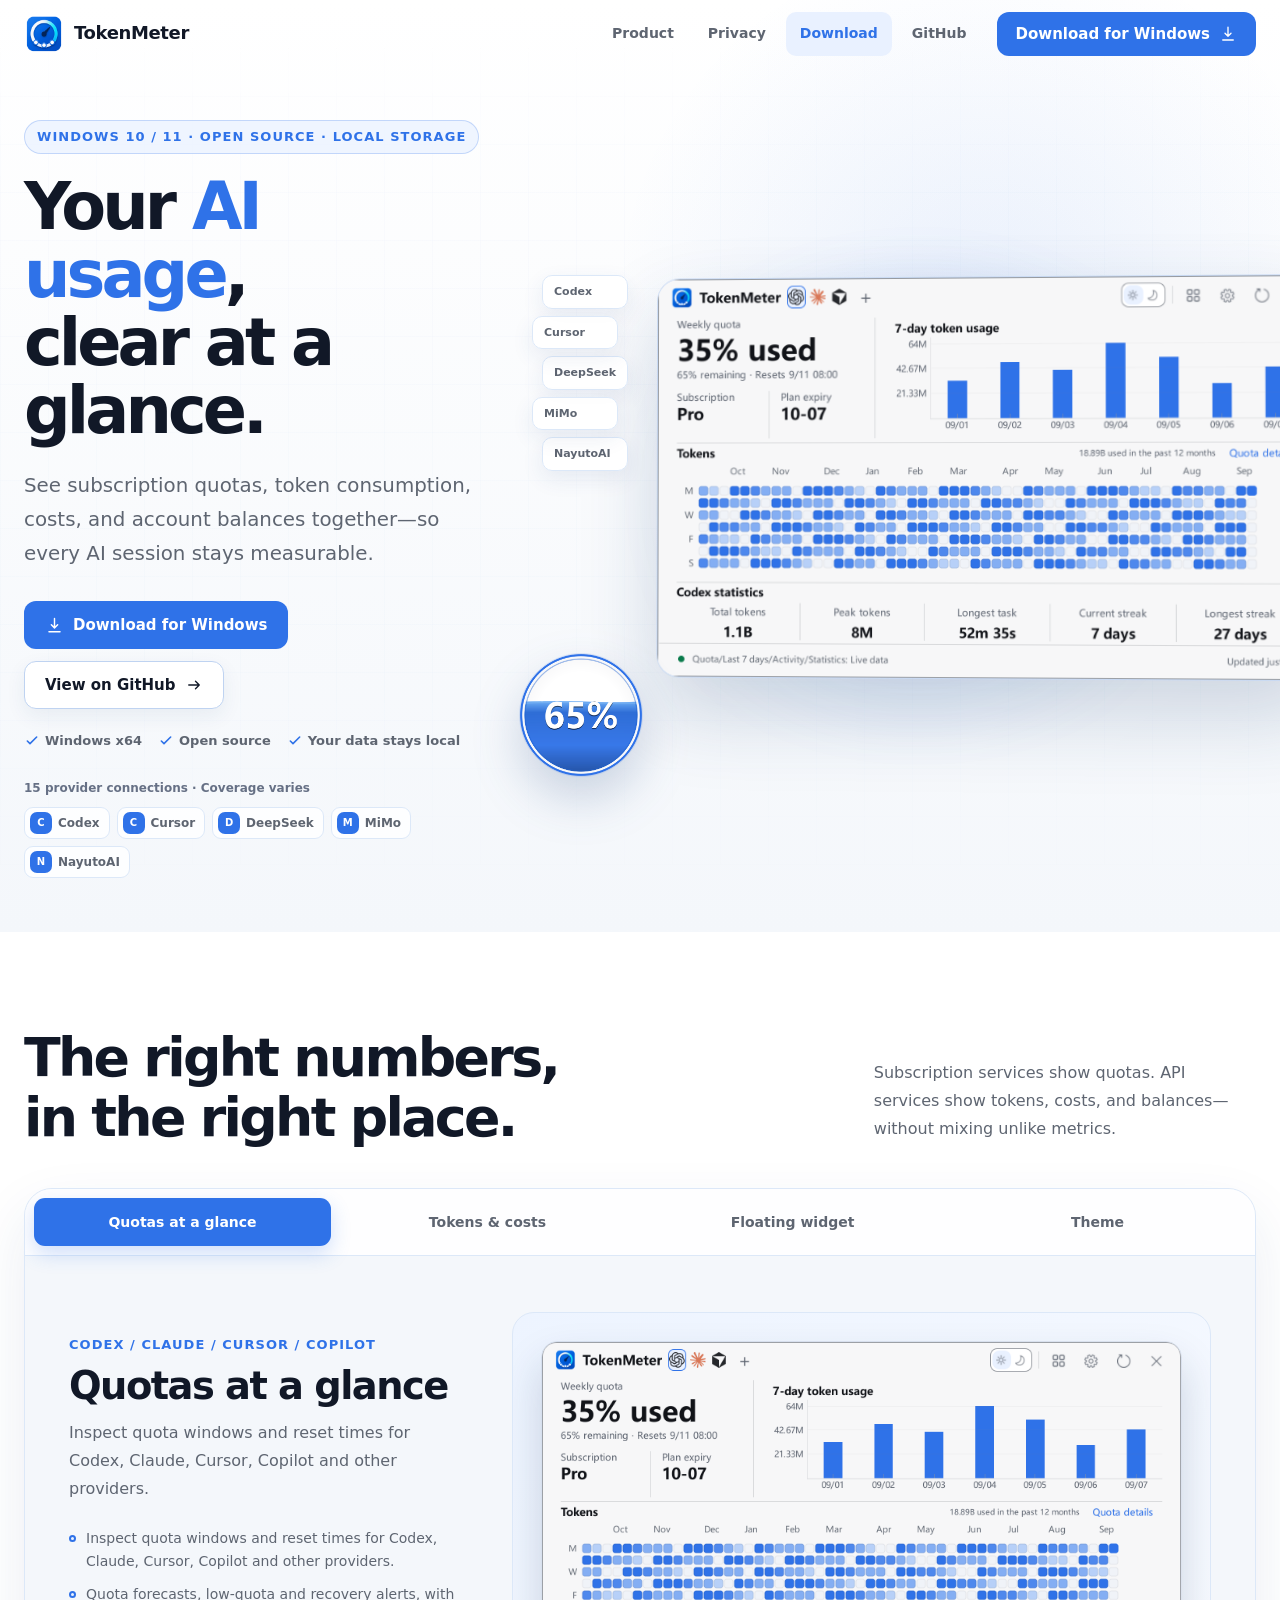
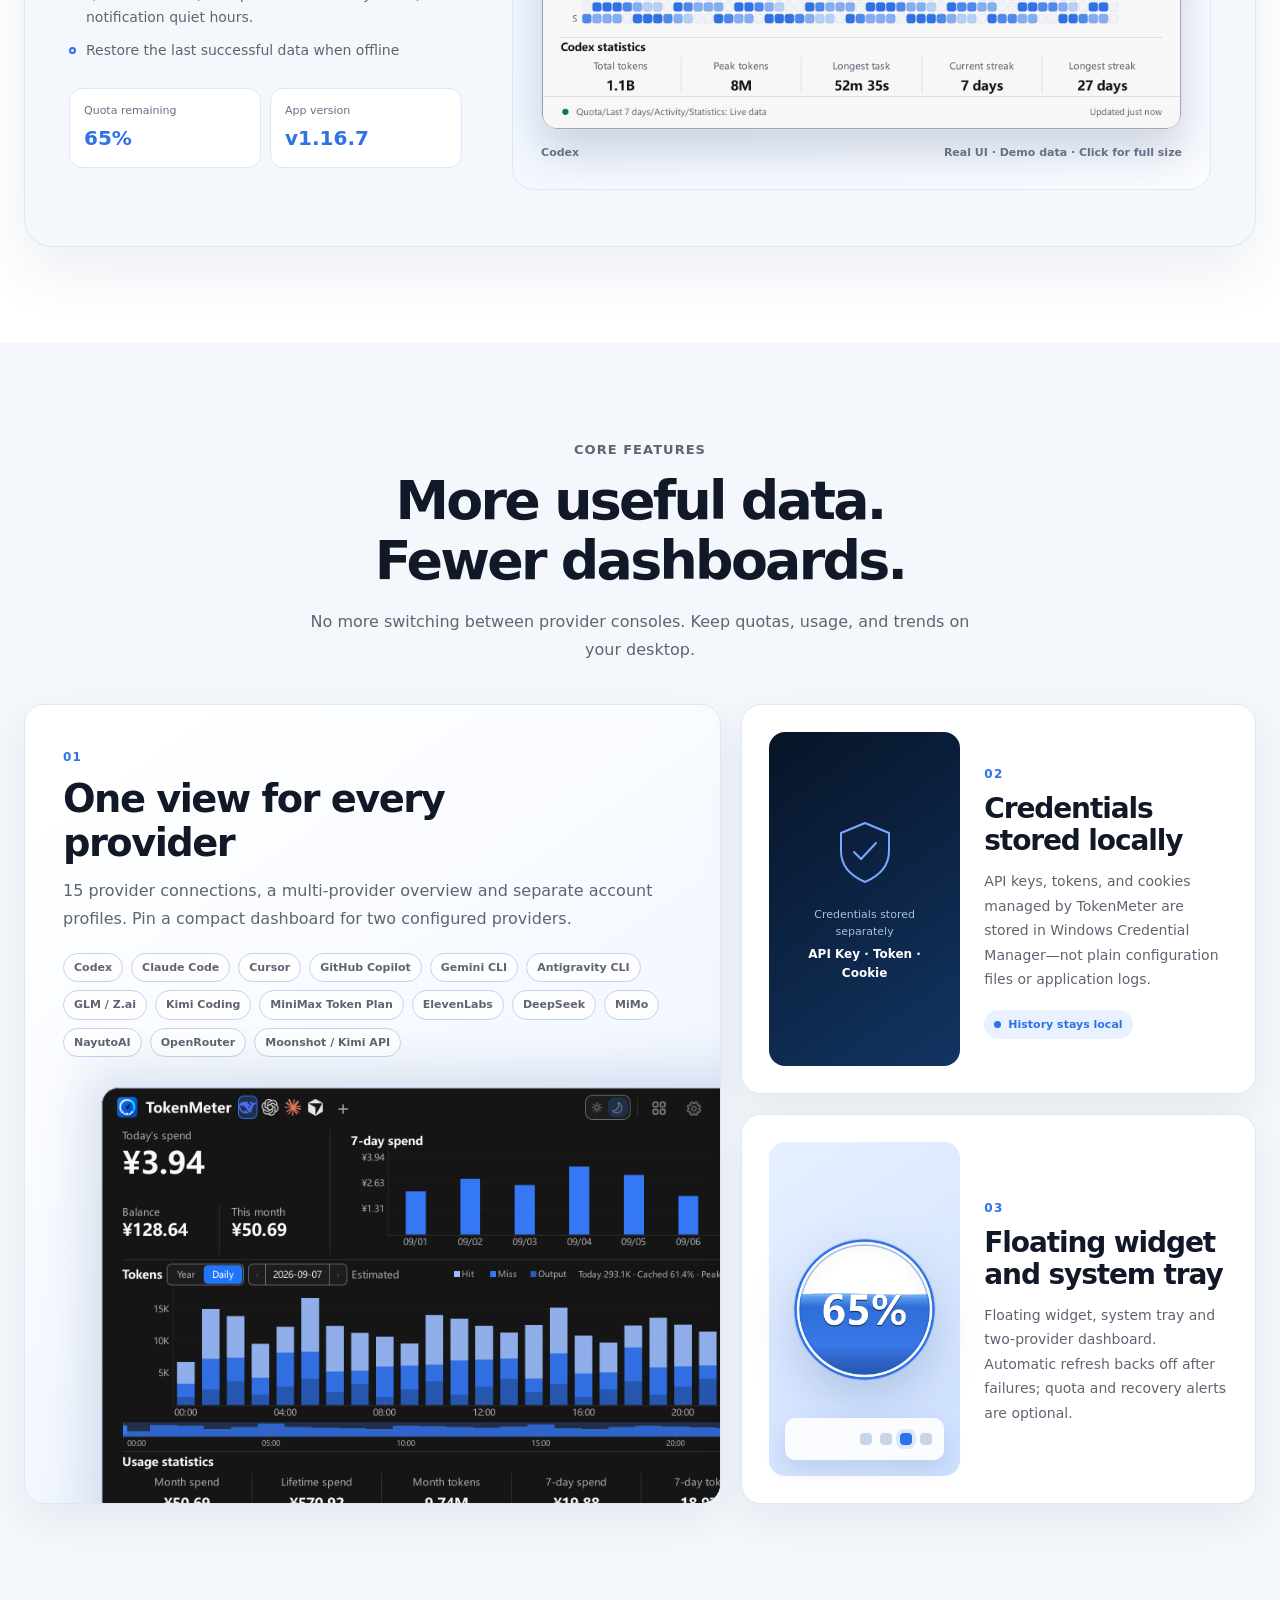
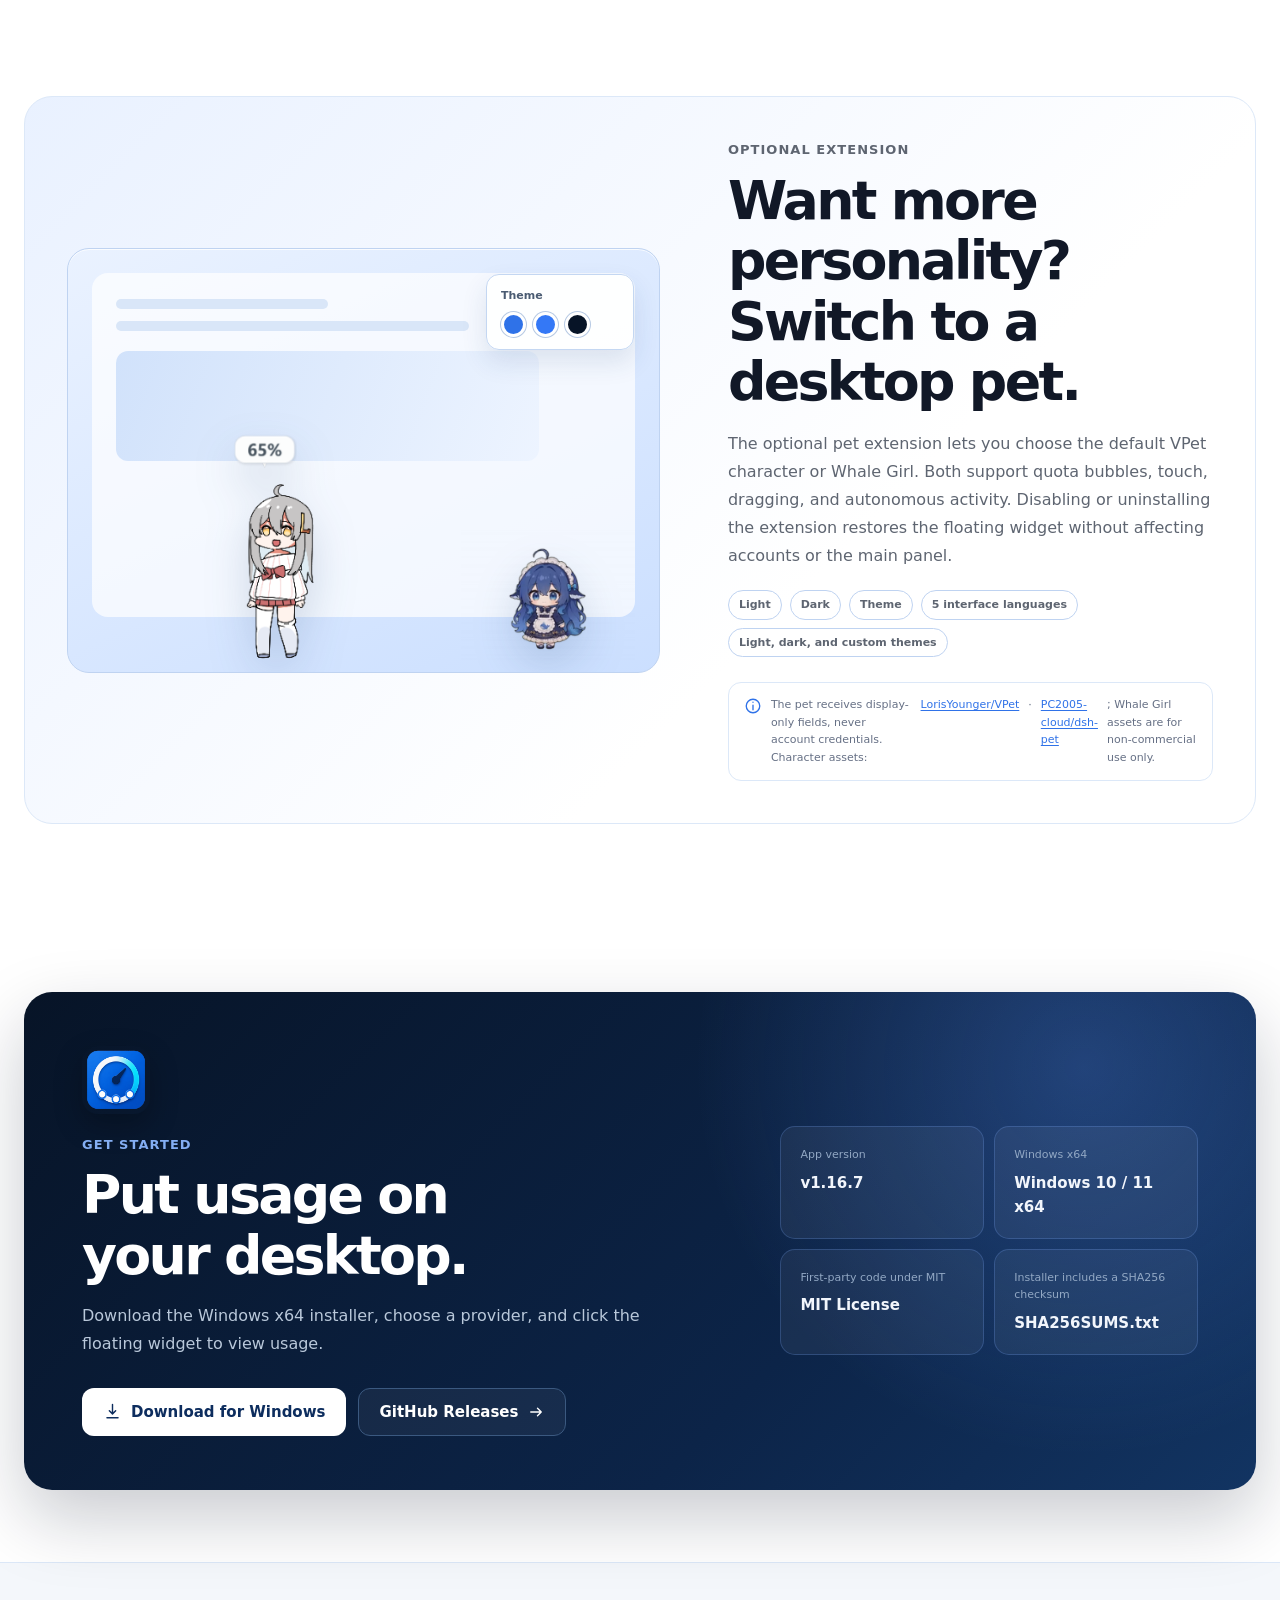
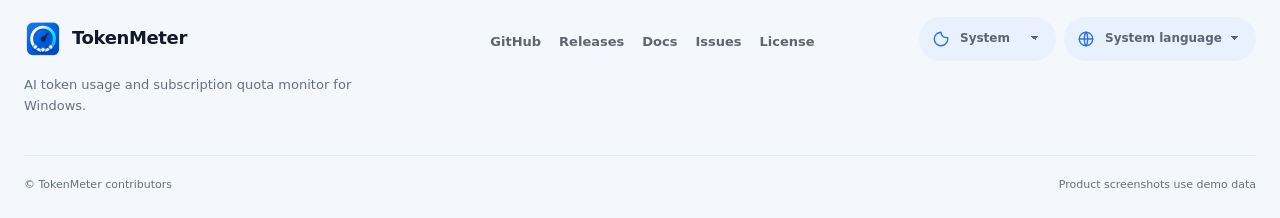
==== commit ef3fc28d: "build: 发布 v1.16.7 版本" ====
--- a/site/index.html
+++ b/site/index.html
@@ -36,7 +36,7 @@
     <meta name="twitter:image" content="https://zensoku142.github.io/TokenMeter/assets/social-preview.webp">
     <link rel="stylesheet" href="./styles.css">
     <script src="./script.js" defer></script>
-    <script type="application/ld+json">{"@context":"https://schema.org","@type":"SoftwareApplication","@id":"https://zensoku142.github.io/TokenMeter/#software","name":"TokenMeter","url":"https://zensoku142.github.io/TokenMeter/","description":"适用于 Windows 10/11 的 AI Token 用量、费用、余额与订阅额度监控工具。","applicationCategory":"UtilitiesApplication","operatingSystem":["Windows 10","Windows 11"],"softwareVersion":"1.16.6","downloadUrl":"https://github.com/zensoku142/TokenMeter/releases/latest","sameAs":"https://github.com/zensoku142/TokenMeter","license":"https://github.com/zensoku142/TokenMeter/blob/master/LICENSE","isAccessibleForFree":true,"image":"https://zensoku142.github.io/TokenMeter/assets/social-preview.webp","screenshot":["https://zensoku142.github.io/TokenMeter/assets/panel-light.png","https://zensoku142.github.io/TokenMeter/assets/panel-deepseek.png"],"inLanguage":["zh-CN","zh-TW","en","ja","ko"]}</script>
+    <script type="application/ld+json">{"@context":"https://schema.org","@type":"SoftwareApplication","@id":"https://zensoku142.github.io/TokenMeter/#software","name":"TokenMeter","url":"https://zensoku142.github.io/TokenMeter/","description":"适用于 Windows 10/11 的 AI Token 用量、费用、余额与订阅额度监控工具。","applicationCategory":"UtilitiesApplication","operatingSystem":["Windows 10","Windows 11"],"softwareVersion":"1.16.7","downloadUrl":"https://github.com/zensoku142/TokenMeter/releases/latest","sameAs":"https://github.com/zensoku142/TokenMeter","license":"https://github.com/zensoku142/TokenMeter/blob/master/LICENSE","isAccessibleForFree":true,"image":"https://zensoku142.github.io/TokenMeter/assets/social-preview.webp","screenshot":["https://zensoku142.github.io/TokenMeter/assets/panel-light.png","https://zensoku142.github.io/TokenMeter/assets/panel-deepseek.png"],"inLanguage":["zh-CN","zh-TW","en","ja","ko"]}</script>
   </head>
   <body>
     <a class="skip-link" href="#main-content" data-i18n="skip_link">跳到主要内容</a>
@@ -90,7 +90,7 @@
             </div>
             <div class="product-panels">
               <article class="product-panel is-active" role="tabpanel" id="panel-quota" aria-labelledby="tab-quota" data-demo-panel="quota">
-                <div class="product-panel-copy"><p class="section-label">Codex / Claude / Cursor / Copilot</p><h3 data-i18n="benefit_1_title">订阅额度一眼可见</h3><p data-i18n="benefit_1_desc">查看 Codex、Claude、Cursor、Copilot 等平台的额度窗口与重置时间。</p><ul class="feature-points"><li><span></span><span data-i18n="benefit_1_desc">查看 Codex、Claude、Cursor、Copilot 等平台的额度窗口与重置时间。</span></li><li><span></span><span data-i18n="benefit_4_desc">额度消耗预测、低额度与恢复提醒，支持通知静默时段。</span></li><li><span></span><span data-i18n="analytics_point_3">离线时恢复最后成功数据</span></li></ul><div class="inline-metrics" aria-label="演示数据" data-i18n-aria="demo_metrics_aria"><span><small data-i18n="demo_quota_label">剩余额度</small><strong><span data-counter="65">0</span>%</strong></span><span><small data-i18n="fact_version">主程序版本</small><strong>v1.16.6</strong></span></div></div>
+                <div class="product-panel-copy"><p class="section-label">Codex / Claude / Cursor / Copilot</p><h3 data-i18n="benefit_1_title">订阅额度一眼可见</h3><p data-i18n="benefit_1_desc">查看 Codex、Claude、Cursor、Copilot 等平台的额度窗口与重置时间。</p><ul class="feature-points"><li><span></span><span data-i18n="benefit_1_desc">查看 Codex、Claude、Cursor、Copilot 等平台的额度窗口与重置时间。</span></li><li><span></span><span data-i18n="benefit_4_desc">额度消耗预测、低额度与恢复提醒，支持通知静默时段。</span></li><li><span></span><span data-i18n="analytics_point_3">离线时恢复最后成功数据</span></li></ul><div class="inline-metrics" aria-label="演示数据" data-i18n-aria="demo_metrics_aria"><span><small data-i18n="demo_quota_label">剩余额度</small><strong><span data-counter="65">0</span>%</strong></span><span><small data-i18n="fact_version">主程序版本</small><strong>v1.16.7</strong></span></div></div>
                 <figure class="product-panel-visual surface-light"><a href="./assets/panel-light.png" aria-label="查看 Codex 额度面板原图" data-i18n-aria="quota_image_link_aria"><img src="./assets/panel-light.png" alt="TokenMeter 浅色主题下的 Codex 额度、近七天 Token 和年度活动面板" data-i18n-alt="quota_image_alt" data-i18n-src="panel_light_src" width="1640" height="992" loading="lazy" decoding="async"></a><div class="visual-caption"><span>Codex</span><span data-i18n="screenshot_caption">真实界面 · 演示数据</span></div></figure>
               </article>
               <article class="product-panel" role="tabpanel" id="panel-analytics" aria-labelledby="tab-analytics" data-demo-panel="analytics" hidden>
@@ -126,7 +126,7 @@
       </section>
 
       <section class="section download-section" id="download" aria-labelledby="download-title" data-reveal data-section="download">
-        <div class="container download-shell"><div class="download-copy"><img src="./assets/app-icon.png" alt="" width="68" height="68"><p class="section-label" data-i18n="install_label">开始使用</p><h2 id="download-title" data-i18n="download_title_compact">把 AI 用量放到桌面。</h2><p data-i18n="download_desc">下载 Windows x64 安装包，选择平台，然后点击悬浮球查看额度、Token、费用与余额。</p><div class="hero-actions"><a class="button button-primary button-light" href="https://github.com/zensoku142/TokenMeter/releases/latest"><svg viewBox="0 0 24 24" width="19" height="19" aria-hidden="true"><path d="M12 3v12m0 0 4-4m-4 4-4-4M5 20h14"/></svg><span data-i18n="action_download">下载 Windows 版</span></a><a class="button button-ghost" href="https://github.com/zensoku142/TokenMeter/releases"><span>GitHub Releases</span><svg viewBox="0 0 24 24" width="18" height="18" aria-hidden="true"><path d="M5 12h14m-5-5 5 5-5 5"/></svg></a></div></div><div class="download-meta" aria-label="下载信息"><div><span data-i18n="fact_version">主程序版本</span><strong>v1.16.6</strong></div><div><span data-i18n="fact_windows">系统要求</span><strong>Windows 10 / 11 x64</strong></div><div><span data-i18n="lightweight_license">开源许可</span><strong>MIT License</strong></div><div><span data-i18n="fact_sha">安装包校验</span><strong>SHA256SUMS.txt</strong></div></div></div>
+        <div class="container download-shell"><div class="download-copy"><img src="./assets/app-icon.png" alt="" width="68" height="68"><p class="section-label" data-i18n="install_label">开始使用</p><h2 id="download-title" data-i18n="download_title_compact">把 AI 用量放到桌面。</h2><p data-i18n="download_desc">下载 Windows x64 安装包，选择平台，然后点击悬浮球查看额度、Token、费用与余额。</p><div class="hero-actions"><a class="button button-primary button-light" href="https://github.com/zensoku142/TokenMeter/releases/latest"><svg viewBox="0 0 24 24" width="19" height="19" aria-hidden="true"><path d="M12 3v12m0 0 4-4m-4 4-4-4M5 20h14"/></svg><span data-i18n="action_download">下载 Windows 版</span></a><a class="button button-ghost" href="https://github.com/zensoku142/TokenMeter/releases"><span>GitHub Releases</span><svg viewBox="0 0 24 24" width="18" height="18" aria-hidden="true"><path d="M5 12h14m-5-5 5 5-5 5"/></svg></a></div></div><div class="download-meta" aria-label="下载信息"><div><span data-i18n="fact_version">主程序版本</span><strong>v1.16.7</strong></div><div><span data-i18n="fact_windows">系统要求</span><strong>Windows 10 / 11 x64</strong></div><div><span data-i18n="lightweight_license">开源许可</span><strong>MIT License</strong></div><div><span data-i18n="fact_sha">安装包校验</span><strong>SHA256SUMS.txt</strong></div></div></div>
       </section>
     </main>
 
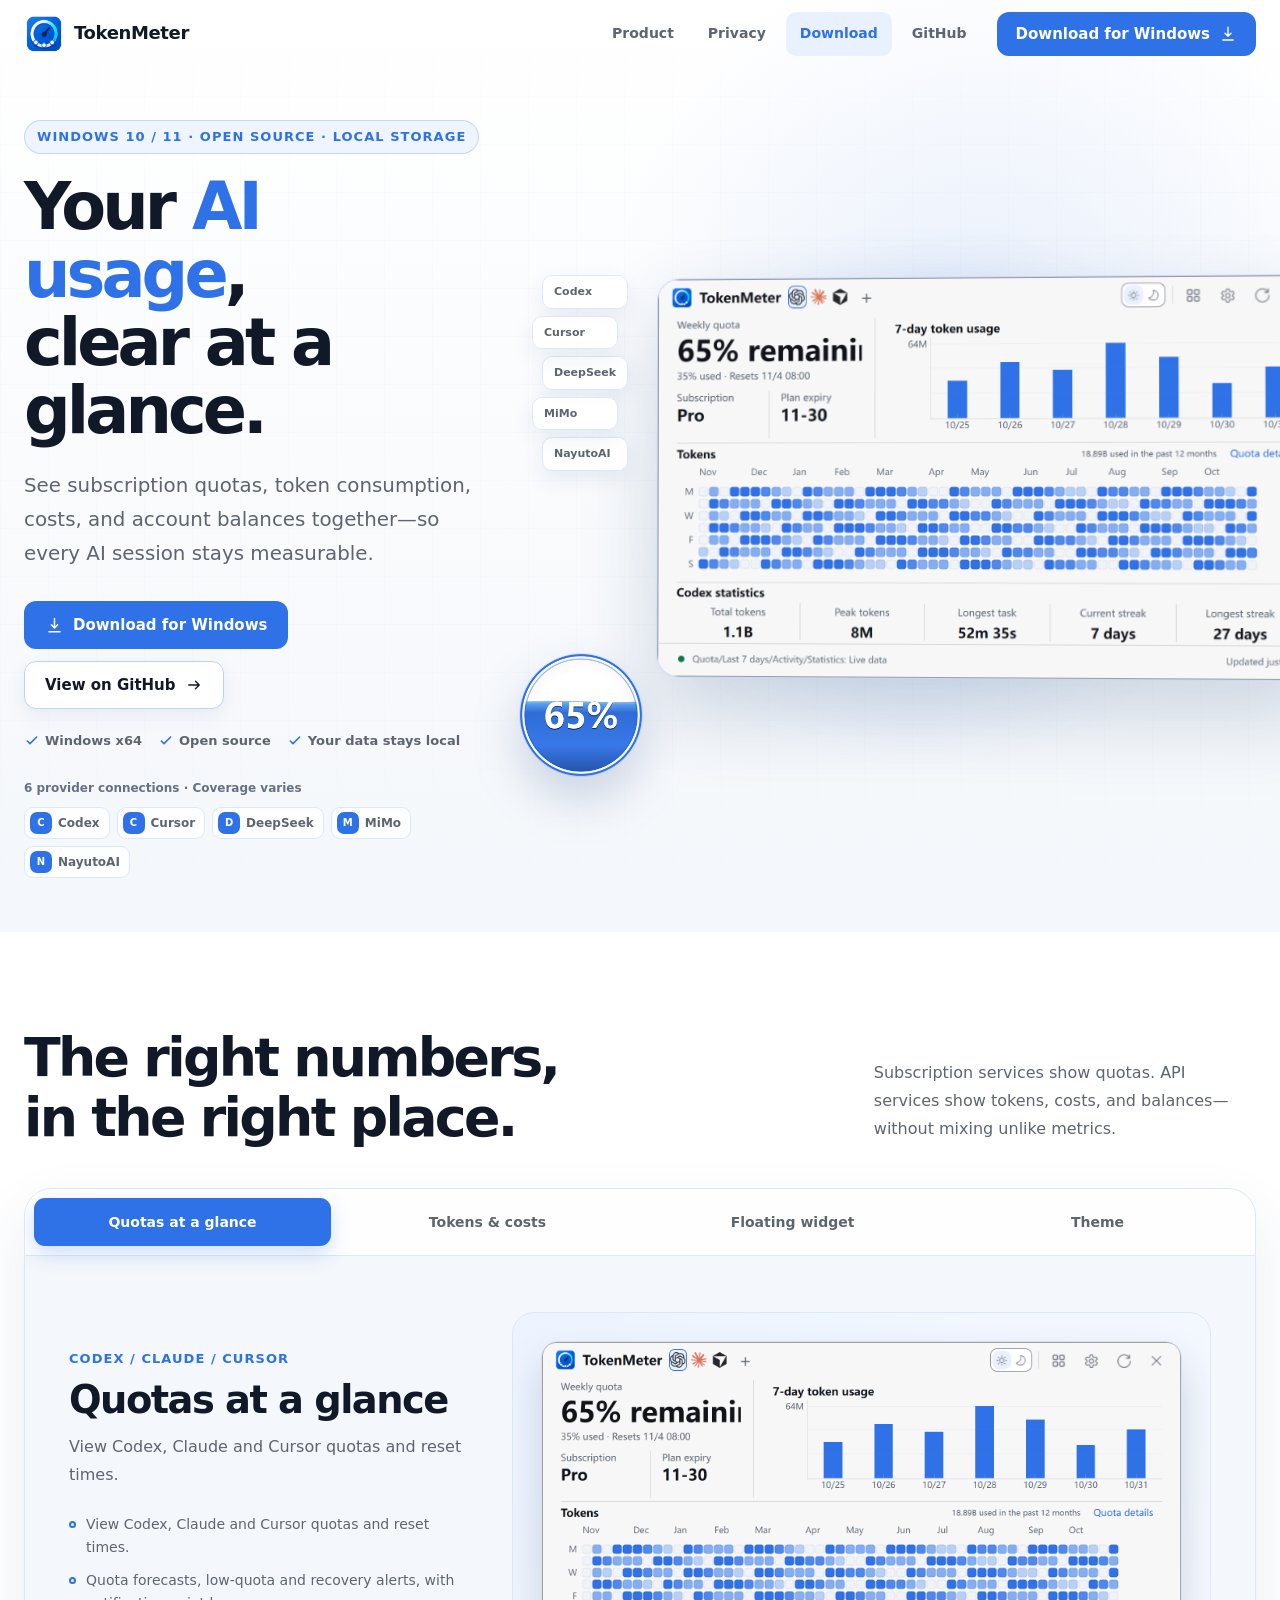
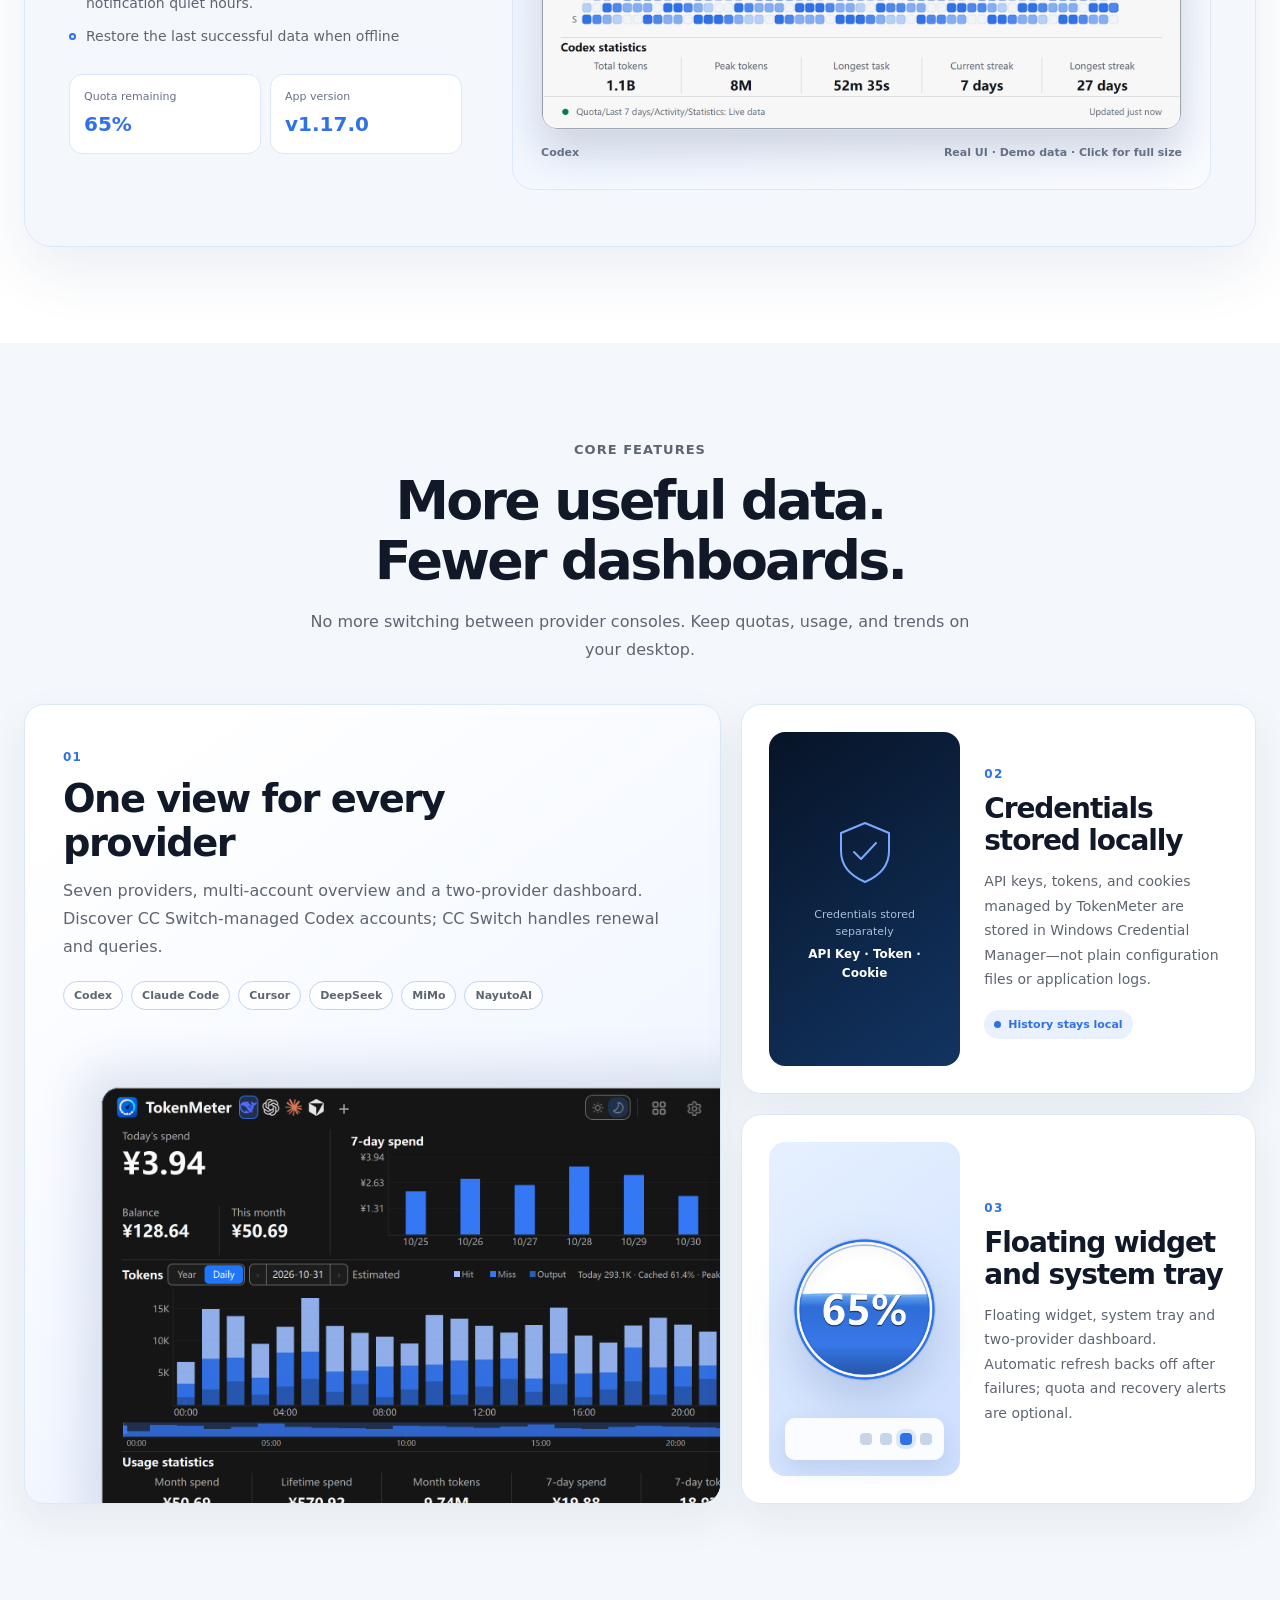
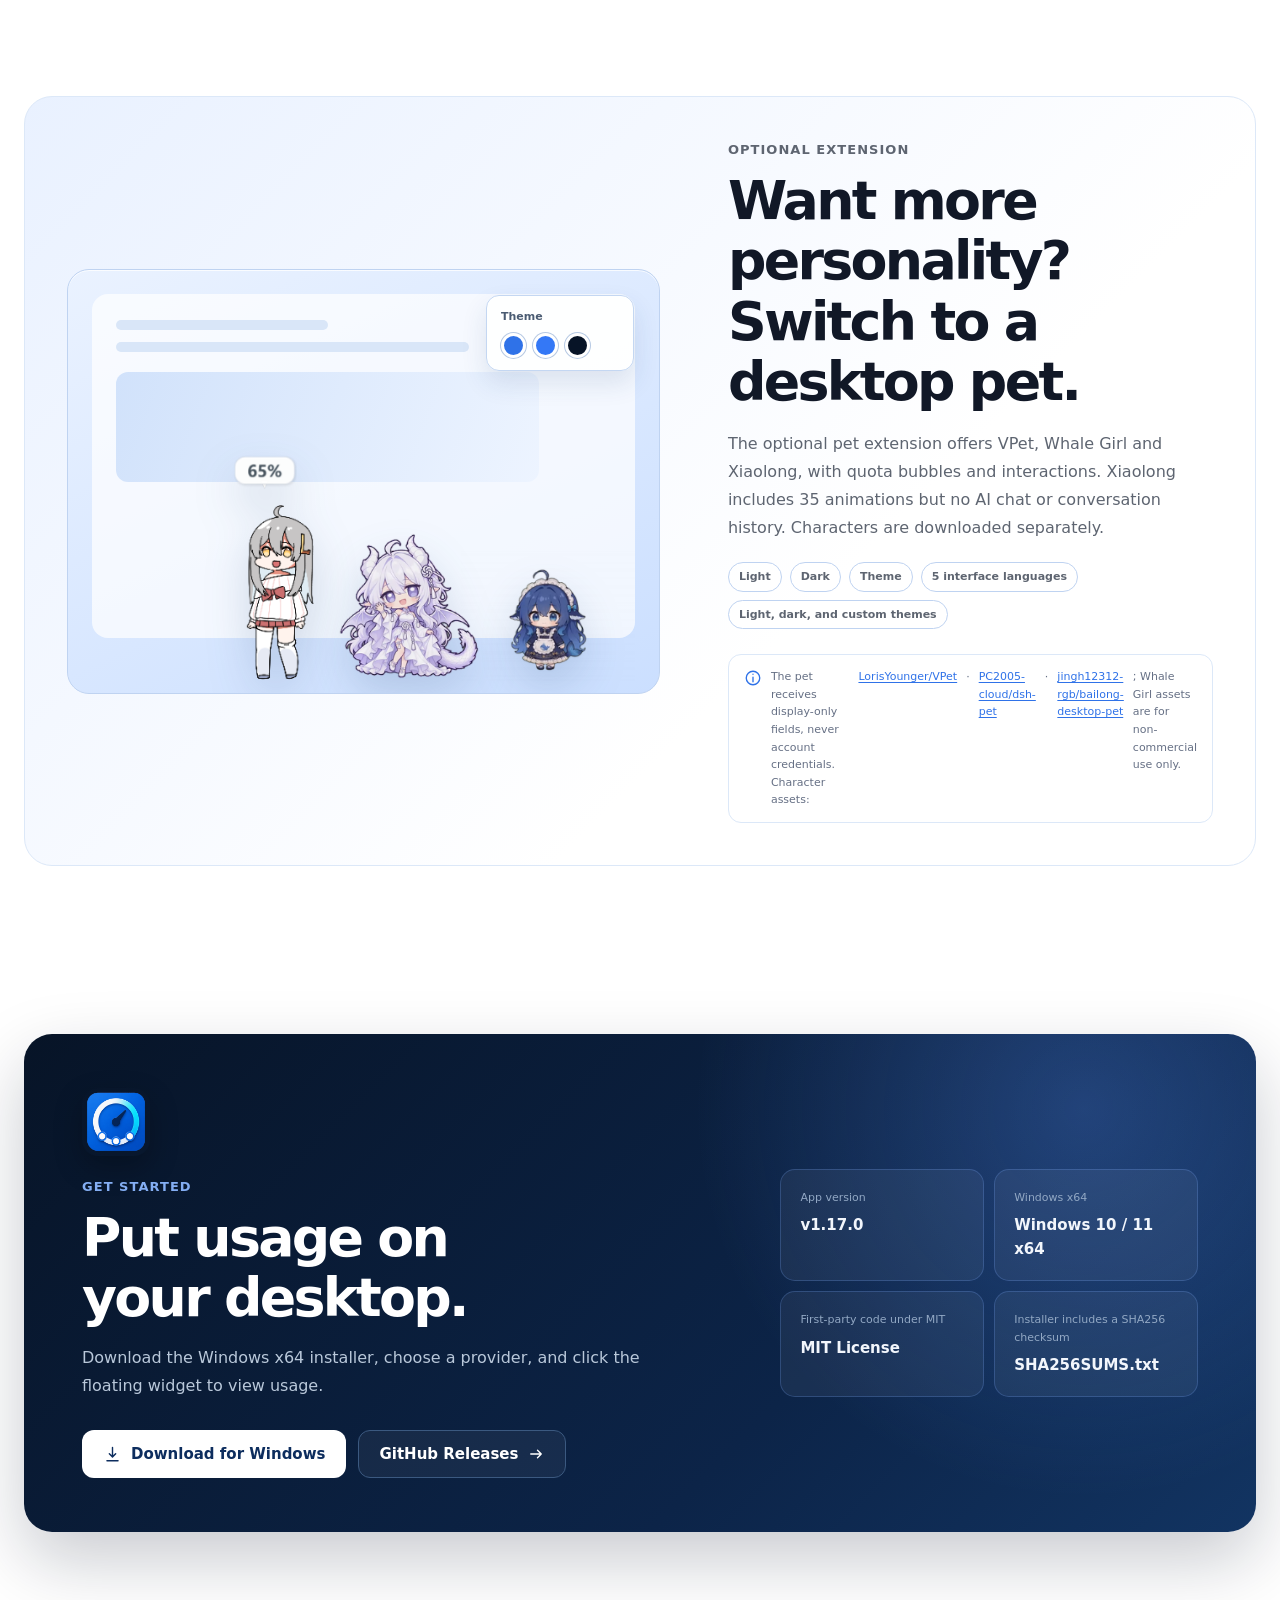
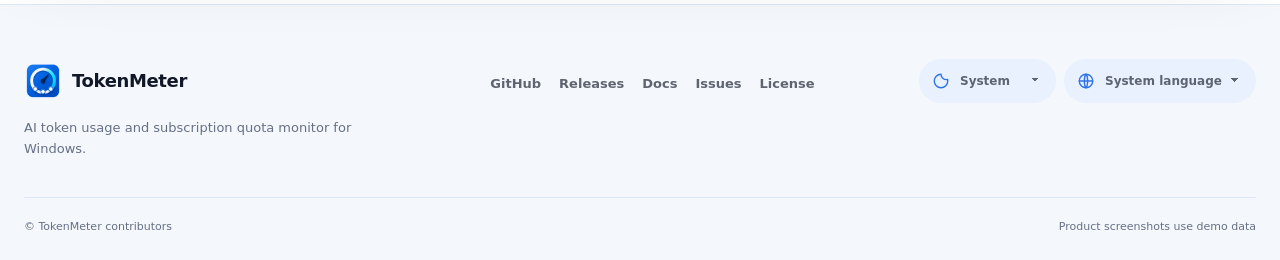
==== commit 5aafafe6: "feat: 发布轻底细环与小龙娘桌宠" ====
--- a/site/index.html
+++ b/site/index.html
@@ -7,7 +7,7 @@
     <meta name="color-scheme" content="light dark">
     <meta name="robots" content="index,follow,max-image-preview:large">
     <title>TokenMeter — AI Usage Monitor for Windows</title>
-    <meta name="description" content="TokenMeter 为 Windows 提供 15 个 AI 平台入口、多账户额度总览、Codex / Claude 本机统计、Excel 导出与额度提醒。各平台数据范围不同。">
+    <meta name="description" content="TokenMeter 为 Windows 提供 6 个 AI 平台入口、多账户额度总览、Codex / Claude 本机统计、Excel 导出与额度提醒。各平台数据范围不同。">
     <link rel="canonical" href="https://zensoku142.github.io/TokenMeter/">
     <link rel="icon" type="image/png" href="./assets/app-icon.png">
     <link rel="apple-touch-icon" href="./assets/app-icon.png">
@@ -25,18 +25,18 @@
     <meta property="og:locale" content="zh_CN">
     <meta property="og:site_name" content="TokenMeter">
     <meta property="og:title" content="TokenMeter — AI Usage Monitor for Windows">
-    <meta property="og:description" content="TokenMeter 为 Windows 提供 15 个 AI 平台入口、多账户额度总览、Codex / Claude 本机统计、Excel 导出与额度提醒。各平台数据范围不同。">
+    <meta property="og:description" content="TokenMeter 为 Windows 提供 6 个 AI 平台入口、多账户额度总览、Codex / Claude 本机统计、Excel 导出与额度提醒。各平台数据范围不同。">
     <meta property="og:url" content="https://zensoku142.github.io/TokenMeter/">
     <meta property="og:image" content="https://zensoku142.github.io/TokenMeter/assets/social-preview.webp">
     <meta property="og:image:width" content="1920"><meta property="og:image:height" content="1624">
     <meta property="og:image:alt" content="TokenMeter 的额度面板、用量分析、悬浮球与可选桌宠">
     <meta name="twitter:card" content="summary_large_image">
     <meta name="twitter:title" content="TokenMeter — AI Usage Monitor for Windows">
-    <meta name="twitter:description" content="TokenMeter 为 Windows 提供 15 个 AI 平台入口、多账户额度总览、Codex / Claude 本机统计、Excel 导出与额度提醒。各平台数据范围不同。">
+    <meta name="twitter:description" content="TokenMeter 为 Windows 提供 6 个 AI 平台入口、多账户额度总览、Codex / Claude 本机统计、Excel 导出与额度提醒。各平台数据范围不同。">
     <meta name="twitter:image" content="https://zensoku142.github.io/TokenMeter/assets/social-preview.webp">
     <link rel="stylesheet" href="./styles.css">
     <script src="./script.js" defer></script>
-    <script type="application/ld+json">{"@context":"https://schema.org","@type":"SoftwareApplication","@id":"https://zensoku142.github.io/TokenMeter/#software","name":"TokenMeter","url":"https://zensoku142.github.io/TokenMeter/","description":"适用于 Windows 10/11 的 AI Token 用量、费用、余额与订阅额度监控工具。","applicationCategory":"UtilitiesApplication","operatingSystem":["Windows 10","Windows 11"],"softwareVersion":"1.16.7","downloadUrl":"https://github.com/zensoku142/TokenMeter/releases/latest","sameAs":"https://github.com/zensoku142/TokenMeter","license":"https://github.com/zensoku142/TokenMeter/blob/master/LICENSE","isAccessibleForFree":true,"image":"https://zensoku142.github.io/TokenMeter/assets/social-preview.webp","screenshot":["https://zensoku142.github.io/TokenMeter/assets/panel-light.png","https://zensoku142.github.io/TokenMeter/assets/panel-deepseek.png"],"inLanguage":["zh-CN","zh-TW","en","ja","ko"]}</script>
+    <script type="application/ld+json">{"@context":"https://schema.org","@type":"SoftwareApplication","@id":"https://zensoku142.github.io/TokenMeter/#software","name":"TokenMeter","url":"https://zensoku142.github.io/TokenMeter/","description":"适用于 Windows 10/11 的 AI Token 用量、费用、余额与订阅额度监控工具。","applicationCategory":"UtilitiesApplication","operatingSystem":["Windows 10","Windows 11"],"softwareVersion":"1.17.0","downloadUrl":"https://github.com/zensoku142/TokenMeter/releases/latest","sameAs":"https://github.com/zensoku142/TokenMeter","license":"https://github.com/zensoku142/TokenMeter/blob/master/LICENSE","isAccessibleForFree":true,"image":"https://zensoku142.github.io/TokenMeter/assets/social-preview.webp","screenshot":["https://zensoku142.github.io/TokenMeter/assets/panel-light.png","https://zensoku142.github.io/TokenMeter/assets/panel-deepseek.png"],"inLanguage":["zh-CN","zh-TW","en","ja","ko"]}</script>
   </head>
   <body>
     <a class="skip-link" href="#main-content" data-i18n="skip_link">跳到主要内容</a>
@@ -67,7 +67,7 @@
               <li><svg viewBox="0 0 24 24" aria-hidden="true"><path d="m5 12 4 4L19 6"/></svg><span data-i18n="open_label">自有代码 MIT</span></li>
               <li><svg viewBox="0 0 24 24" aria-hidden="true"><path d="m5 12 4 4L19 6"/></svg><span data-i18n="benefit_5_title">数据留在本机</span></li>
             </ul>
-            <div class="provider-row hero-enter" style="--enter-order:5"><span class="provider-label" data-i18n="providers_intro">15 个平台入口 · 按各平台能力展示</span><ul class="hero-providers" aria-label="支持的平台" data-i18n-aria="providers_aria"><li><span class="provider-mark" aria-hidden="true">C</span>Codex</li><li><span class="provider-mark" aria-hidden="true">C</span>Cursor</li><li><span class="provider-mark" aria-hidden="true">D</span>DeepSeek</li><li><span class="provider-mark" aria-hidden="true">M</span>MiMo</li><li><span class="provider-mark" aria-hidden="true">N</span>NayutoAI</li></ul></div>
+            <div class="provider-row hero-enter" style="--enter-order:5"><span class="provider-label" data-i18n="providers_intro">6 个平台入口 · 按各平台能力展示</span><ul class="hero-providers" aria-label="支持的平台" data-i18n-aria="providers_aria"><li><span class="provider-mark" aria-hidden="true">C</span>Codex</li><li><span class="provider-mark" aria-hidden="true">C</span>Cursor</li><li><span class="provider-mark" aria-hidden="true">D</span>DeepSeek</li><li><span class="provider-mark" aria-hidden="true">M</span>MiMo</li><li><span class="provider-mark" aria-hidden="true">N</span>NayutoAI</li></ul></div>
           </div>
           <div class="hero-visual hero-enter" style="--enter-order:5" aria-label="TokenMeter 产品界面组合展示">
             <div class="visual-glow" aria-hidden="true"></div>
@@ -90,16 +90,16 @@
             </div>
             <div class="product-panels">
               <article class="product-panel is-active" role="tabpanel" id="panel-quota" aria-labelledby="tab-quota" data-demo-panel="quota">
-                <div class="product-panel-copy"><p class="section-label">Codex / Claude / Cursor / Copilot</p><h3 data-i18n="benefit_1_title">订阅额度一眼可见</h3><p data-i18n="benefit_1_desc">查看 Codex、Claude、Cursor、Copilot 等平台的额度窗口与重置时间。</p><ul class="feature-points"><li><span></span><span data-i18n="benefit_1_desc">查看 Codex、Claude、Cursor、Copilot 等平台的额度窗口与重置时间。</span></li><li><span></span><span data-i18n="benefit_4_desc">额度消耗预测、低额度与恢复提醒，支持通知静默时段。</span></li><li><span></span><span data-i18n="analytics_point_3">离线时恢复最后成功数据</span></li></ul><div class="inline-metrics" aria-label="演示数据" data-i18n-aria="demo_metrics_aria"><span><small data-i18n="demo_quota_label">剩余额度</small><strong><span data-counter="65">0</span>%</strong></span><span><small data-i18n="fact_version">主程序版本</small><strong>v1.16.7</strong></span></div></div>
+                <div class="product-panel-copy"><p class="section-label">Codex / Claude / Cursor</p><h3 data-i18n="benefit_1_title">订阅额度一眼可见</h3><p data-i18n="benefit_1_desc">查看 Codex、Claude、Cursor 的额度及重置时间。</p><ul class="feature-points"><li><span></span><span data-i18n="benefit_1_desc">查看 Codex、Claude、Cursor 的额度及重置时间。</span></li><li><span></span><span data-i18n="benefit_4_desc">额度消耗预测、低额度与恢复提醒，支持通知静默时段。</span></li><li><span></span><span data-i18n="analytics_point_3">离线时恢复最后成功数据</span></li></ul><div class="inline-metrics" aria-label="演示数据" data-i18n-aria="demo_metrics_aria"><span><small data-i18n="demo_quota_label">剩余额度</small><strong><span data-counter="65">0</span>%</strong></span><span><small data-i18n="fact_version">主程序版本</small><strong>v1.17.0</strong></span></div></div>
                 <figure class="product-panel-visual surface-light"><a href="./assets/panel-light.png" aria-label="查看 Codex 额度面板原图" data-i18n-aria="quota_image_link_aria"><img src="./assets/panel-light.png" alt="TokenMeter 浅色主题下的 Codex 额度、近七天 Token 和年度活动面板" data-i18n-alt="quota_image_alt" data-i18n-src="panel_light_src" width="1640" height="992" loading="lazy" decoding="async"></a><div class="visual-caption"><span>Codex</span><span data-i18n="screenshot_caption">真实界面 · 演示数据</span></div></figure>
               </article>
               <article class="product-panel" role="tabpanel" id="panel-analytics" aria-labelledby="tab-analytics" data-demo-panel="analytics" hidden>
                 <div class="product-panel-copy"><p class="section-label">API · Codex / Claude</p><h3 data-i18n="analytics_title">看见每个时段的消耗。</h3><p data-i18n="analytics_desc">查看 API 费用与余额，分析 Codex / Claude 本机日志，按日期、项目和模型筛选并导出 Excel。本机统计不代表订阅额度或实际账单。</p><ul class="feature-points"><li><span></span><span data-i18n="analytics_point_1">交互图表、每日模型对比与项目筛选</span></li><li><span></span><span data-i18n="analytics_point_2">后台导出 Excel 汇总、明细与口径说明</span></li><li><span></span><span data-i18n="analytics_point_3">断网时恢复最后成功数据</span></li></ul><div class="inline-metrics" aria-label="演示数据" data-i18n-aria="demo_metrics_aria"><span><small data-i18n="demo_cost_label">今日费用</small><strong>¥<span data-counter="18.42" data-decimals="2">0</span></strong></span><span><small data-i18n="demo_balance_label">账户余额</small><strong>¥<span data-counter="286.70" data-decimals="2">0</span></strong></span></div></div>
-                <figure class="product-panel-visual surface-dark"><a href="./assets/panel-deepseek.png" aria-label="查看 DeepSeek 用量面板原图" data-i18n-aria="analytics_image_link_aria"><img src="./assets/panel-deepseek.png" alt="TokenMeter 的 DeepSeek Token、费用、余额与今日分时面板" data-i18n-alt="analytics_image_alt" data-i18n-src="panel_deepseek_src" width="1640" height="1100" loading="lazy" decoding="async"></a><div class="visual-caption"><span>DeepSeek</span><span data-i18n="screenshot_caption">真实界面 · 演示数据</span></div></figure>
+                <figure class="product-panel-visual surface-dark"><a href="./assets/panel-token-speed.png" aria-label="查看 Token 速度 K 线图原图" data-i18n-aria="speed_image_alt"><img src="./assets/panel-token-speed.png" alt="Token 速度 K 线图，简体中文界面，演示数据" data-i18n-alt="speed_image_alt" width="1640" height="1100" loading="lazy" decoding="async"></a><div class="visual-caption"><span>Token Speed · K-line</span><span data-i18n="screenshot_caption">真实界面 · 演示数据</span></div></figure>
               </article>
               <article class="product-panel" role="tabpanel" id="panel-floating" aria-labelledby="tab-floating" data-demo-panel="floating" hidden>
-                <div class="product-panel-copy"><p class="section-label" data-i18n="floating_label">Always on your desktop</p><h3 data-i18n="floating_title">信息常驻，工作不被打断。</h3><p data-i18n="floating_desc">悬浮球始终显示剩余额度、今日费用或余额，需要详情时再展开完整面板。</p><ul class="feature-points"><li><span></span><span data-i18n="floating_point_1">额度水位或余额显示</span></li><li><span></span><span data-i18n="floating_point_2">拖动、缩放、贴边隐藏与托盘常驻</span></li><li><span></span><span data-i18n="benefit_3_desc">无需打开完整面板</span></li></ul></div>
-                <figure class="product-panel-visual floating-visual"><div class="desktop-backdrop" aria-hidden="true"><span></span><span></span><span></span><div class="desktop-window"><i></i><i></i><i></i><i></i></div></div><img class="floating-ball ball-one" src="./assets/ball-light.png" alt="显示剩余 65% 额度的浅色 TokenMeter 悬浮球" data-i18n-alt="ball_quota_alt" width="248" height="248" loading="lazy" decoding="async"><img class="floating-ball ball-two" src="./assets/ball-deepseek.png" alt="显示今日费用和余额的 TokenMeter 悬浮球" data-i18n-alt="ball_balance_alt" width="248" height="248" loading="lazy" decoding="async"><div class="floating-status"><span></span><strong>TokenMeter</strong><small data-i18n="floating_point_2">已在系统托盘运行</small></div></figure>
+                <div class="product-panel-copy"><p class="section-label" data-i18n="floating_label">Always on your desktop</p><h3 data-i18n="floating_title">信息常驻，工作不被打断。</h3><p data-i18n="floating_desc">轻底细环可常驻显示多平台与多账号，支持拖动排序和自定义环色；也可使用原有悬浮球。Codex 公开重置动态来自社区，不代表个人额度到账。</p><ul class="feature-points"><li><span></span><span data-i18n="floating_point_1">额度水位或余额显示</span></li><li><span></span><span data-i18n="floating_point_2">拖动、缩放、贴边隐藏与托盘常驻</span></li><li><span></span><span data-i18n="benefit_3_desc">无需打开完整面板</span></li></ul></div>
+                <figure class="product-panel-visual floating-visual"><div class="desktop-backdrop" aria-hidden="true"><span></span><span></span><span></span><div class="desktop-window"><i></i><i></i><i></i><i></i></div></div><img class="floating-ball ball-one" src="./assets/ball-light.png" alt="显示剩余 65% 额度的浅色 TokenMeter 悬浮球" data-i18n-alt="ball_quota_alt" width="248" height="248" loading="lazy" decoding="async"><img class="floating-ring" src="./assets/light-ring.png" alt="显示三个平台演示额度的轻底细环" data-i18n-alt="light_ring_alt" width="116" height="492" loading="lazy" decoding="async"><div class="floating-status"><span></span><strong>TokenMeter</strong><small data-i18n="floating_point_2">已在系统托盘运行</small></div></figure>
               </article>
               <article class="product-panel" role="tabpanel" id="panel-theme" aria-labelledby="tab-theme" data-demo-panel="theme" hidden>
                 <div class="product-panel-copy"><p class="section-label" data-i18n="theme_demo_label">按你的方式</p><h3 data-i18n="benefit_6_title">浅色、深色，都保持清晰。</h3><p data-i18n="benefit_6_desc">支持浅色与深色主题、品牌蓝主题色、透明度和五种界面语言。</p><ul class="feature-points"><li><span></span><span data-i18n="theme_light">浅色主题</span> / <span data-i18n="theme_dark">深色主题</span></li><li><span></span><span data-i18n="lightweight_languages">5 种界面语言</span></li><li><span></span><span data-i18n="floating_point_3">主题色、透明度与外观设置</span></li></ul></div>
@@ -114,7 +114,7 @@
         <div class="container">
           <div class="section-heading centered-heading"><p class="section-label" data-i18n="features_label">为什么使用 TokenMeter</p><h2 id="advantages-title" data-i18n="features_title">少开几个后台，多留一点专注。</h2><p data-i18n="features_intro">不用在多个 AI 平台之间反复切换。需要的数据以一致的方式留在桌面上。</p></div>
           <div class="advantage-grid">
-            <article class="advantage-card advantage-primary" data-reveal><div class="advantage-copy"><span class="number-label">01</span><h3 data-i18n="advantage_multi_title">多平台统一监控</h3><p data-i18n="advantage_multi_desc">15 个平台入口，多平台总览与独立账户档案；已配置平台可组成置顶双平台看板。</p><ul class="compact-tags"><li>Codex</li><li>Claude Code</li><li>Cursor</li><li>GitHub Copilot</li><li>Gemini CLI</li><li>Antigravity CLI</li><li>GLM / Z.ai</li><li>Kimi Coding</li><li>MiniMax Token Plan</li><li>ElevenLabs</li><li>DeepSeek</li><li>MiMo</li><li>NayutoAI</li><li>OpenRouter</li><li>Moonshot / Kimi API</li></ul></div><figure class="advantage-image"><img src="./assets/panel-deepseek.png" alt="TokenMeter 多平台用量面板" data-i18n-alt="analytics_image_alt" data-i18n-src="panel_deepseek_src" width="1640" height="1100" loading="lazy" decoding="async"></figure></article>
+            <article class="advantage-card advantage-primary" data-reveal><div class="advantage-copy"><span class="number-label">01</span><h3 data-i18n="advantage_multi_title">多平台统一监控</h3><p data-i18n="advantage_multi_desc">6 个平台入口，多平台总览与独立账户档案；已配置平台可组成置顶双平台看板。</p><ul class="compact-tags"><li>Codex</li><li>Claude Code</li><li>Cursor</li><li>DeepSeek</li><li>MiMo</li><li>NayutoAI</li></ul></div><figure class="advantage-image"><img src="./assets/panel-deepseek.png" alt="TokenMeter 多平台用量面板" data-i18n-alt="analytics_image_alt" data-i18n-src="panel_deepseek_src" width="1640" height="1100" loading="lazy" decoding="async"></figure></article>
             <article class="advantage-card security-card" id="privacy" data-reveal><div class="security-visual" aria-hidden="true"><svg viewBox="0 0 72 72"><path d="M36 7 60 17v18c0 15-10 25-24 31C22 60 12 50 12 35V17L36 7Z"/><path d="m25 36 7 7 15-16"/></svg><div><span data-i18n="privacy_2_title">Windows 凭据管理器</span><strong>API Key · Token · Cookie</strong></div></div><div class="advantage-copy"><span class="number-label">02</span><h3 data-i18n="advantage_security_title">凭据本地安全保存</h3><p data-i18n="advantage_security_desc">由 TokenMeter 管理的凭据存入 Windows 凭据管理器，不直接写入普通配置文件或应用日志。</p><span class="status-pill"><i></i><span data-i18n="privacy_1_title">历史数据本地保存</span></span></div></article>
             <article class="advantage-card tray-card" data-reveal><div class="tray-visual"><img src="./assets/ball-light.png" alt="TokenMeter 悬浮球" width="248" height="248" loading="lazy" decoding="async"><div aria-hidden="true"><span></span><span></span><span class="tray-active"></span><span></span></div></div><div class="advantage-copy"><span class="number-label">03</span><h3 data-i18n="advantage_tray_title">悬浮球与系统托盘</h3><p data-i18n="advantage_tray_desc">悬浮球、系统托盘与双平台看板；自动刷新支持失败退避，低额度与恢复提醒可按需开启。</p></div></article>
           </div>
@@ -122,11 +122,11 @@
       </section>
 
       <section class="section personalization-section" id="personalization" aria-labelledby="personalization-title" data-reveal data-section="personalization">
-        <div class="container personalization-shell"><div class="pet-stage" aria-label="TokenMeter VPet 与鲸鱼娘桌宠展示" data-i18n-aria="pet_stage_aria"><div class="pet-screen" aria-hidden="true"><span></span><span></span><span></span></div><img class="pet-main" src="./assets/pet-floating-transparent.png" alt="显示额度气泡的 TokenMeter VPet 桌宠" data-i18n-alt="pet_floating_alt" width="244" height="286" loading="lazy" decoding="async"><img class="pet-whale" src="./assets/pet-whale-transparent.png" alt="TokenMeter 鲸鱼娘桌宠角色" data-i18n-alt="pet_whale_alt" width="250" height="250" loading="lazy" decoding="async"><div class="pet-theme-card"><span data-i18n="theme_label">主题</span><div><i></i><i></i><i></i></div></div></div><div class="personalization-copy"><p class="section-label" data-i18n="pet_label">可选扩展与个性化</p><h2 id="personalization-title" data-i18n="pet_title">想要一点个性？换成桌宠。</h2><p data-i18n="pet_desc">桌宠扩展可选择 VPet 默认角色或鲸鱼娘，支持额度气泡、轻触、拖动和自主活动；关闭或卸载后恢复悬浮球。</p><ul class="personalization-tags"><li data-i18n="theme_light">浅色主题</li><li data-i18n="theme_dark">深色主题</li><li data-i18n="theme_label">品牌蓝主题色</li><li data-i18n="lightweight_languages">5 种界面语言</li><li data-i18n="floating_point_3">透明度与外观</li></ul><p class="license-note"><svg viewBox="0 0 24 24" width="18" height="18" aria-hidden="true"><circle cx="12" cy="12" r="9"/><path d="M12 11v6m0-10v.01"/></svg><span data-i18n="pet_note_before">桌宠只接收展示字段，不接收账户凭据。角色素材来源：</span> <a href="https://github.com/LorisYounger/VPet">LorisYounger/VPet</a> · <a href="https://github.com/PC2005-cloud/dsh-pet">PC2005-cloud/dsh-pet</a><span data-i18n="pet_note_after">；鲸鱼娘素材仅限非商业用途。</span></p></div></div>
+        <div class="container personalization-shell"><div class="pet-stage" aria-label="TokenMeter VPet 与鲸鱼娘桌宠展示" data-i18n-aria="pet_stage_aria"><div class="pet-screen" aria-hidden="true"><span></span><span></span><span></span></div><img class="pet-main" src="./assets/pet-floating-transparent.png" alt="显示额度气泡的 TokenMeter VPet 桌宠" data-i18n-alt="pet_floating_alt" width="244" height="286" loading="lazy" decoding="async"><img class="pet-whale" src="./assets/pet-whale-transparent.png" alt="TokenMeter 鲸鱼娘桌宠角色" data-i18n-alt="pet_whale_alt" width="250" height="250" loading="lazy" decoding="async"><img class="pet-bailong" src="./assets/pet-bailong.png" alt="小龙娘桌宠角色" data-i18n-alt="pet_bailong_alt" width="220" height="220" loading="lazy" decoding="async"><div class="pet-theme-card"><span data-i18n="theme_label">主题</span><div><i></i><i></i><i></i></div></div></div><div class="personalization-copy"><p class="section-label" data-i18n="pet_label">可选扩展与个性化</p><h2 id="personalization-title" data-i18n="pet_title">想要一点个性？换成桌宠。</h2><p data-i18n="pet_desc">桌宠扩展可选择 VPet、鲸鱼娘或小龙娘，支持额度气泡、轻触、拖动和自主活动。小龙娘包含 35 段动画，不含 AI 对话或历史会话；角色需单独下载安装。</p><ul class="personalization-tags"><li data-i18n="theme_light">浅色主题</li><li data-i18n="theme_dark">深色主题</li><li data-i18n="theme_label">品牌蓝主题色</li><li data-i18n="lightweight_languages">5 种界面语言</li><li data-i18n="floating_point_3">透明度与外观</li></ul><p class="license-note"><svg viewBox="0 0 24 24" width="18" height="18" aria-hidden="true"><circle cx="12" cy="12" r="9"/><path d="M12 11v6m0-10v.01"/></svg><span data-i18n="pet_note_before">桌宠只接收展示字段，不接收账户凭据。角色素材来源：</span> <a href="https://github.com/LorisYounger/VPet">LorisYounger/VPet</a> · <a href="https://github.com/PC2005-cloud/dsh-pet">PC2005-cloud/dsh-pet</a> · <a href="https://github.com/jingh12312-rgb/bailong-desktop-pet">jingh12312-rgb/bailong-desktop-pet</a><span data-i18n="pet_note_after">；鲸鱼娘素材仅限非商业用途。</span></p></div></div>
       </section>
 
       <section class="section download-section" id="download" aria-labelledby="download-title" data-reveal data-section="download">
-        <div class="container download-shell"><div class="download-copy"><img src="./assets/app-icon.png" alt="" width="68" height="68"><p class="section-label" data-i18n="install_label">开始使用</p><h2 id="download-title" data-i18n="download_title_compact">把 AI 用量放到桌面。</h2><p data-i18n="download_desc">下载 Windows x64 安装包，选择平台，然后点击悬浮球查看额度、Token、费用与余额。</p><div class="hero-actions"><a class="button button-primary button-light" href="https://github.com/zensoku142/TokenMeter/releases/latest"><svg viewBox="0 0 24 24" width="19" height="19" aria-hidden="true"><path d="M12 3v12m0 0 4-4m-4 4-4-4M5 20h14"/></svg><span data-i18n="action_download">下载 Windows 版</span></a><a class="button button-ghost" href="https://github.com/zensoku142/TokenMeter/releases"><span>GitHub Releases</span><svg viewBox="0 0 24 24" width="18" height="18" aria-hidden="true"><path d="M5 12h14m-5-5 5 5-5 5"/></svg></a></div></div><div class="download-meta" aria-label="下载信息"><div><span data-i18n="fact_version">主程序版本</span><strong>v1.16.7</strong></div><div><span data-i18n="fact_windows">系统要求</span><strong>Windows 10 / 11 x64</strong></div><div><span data-i18n="lightweight_license">开源许可</span><strong>MIT License</strong></div><div><span data-i18n="fact_sha">安装包校验</span><strong>SHA256SUMS.txt</strong></div></div></div>
+        <div class="container download-shell"><div class="download-copy"><img src="./assets/app-icon.png" alt="" width="68" height="68"><p class="section-label" data-i18n="install_label">开始使用</p><h2 id="download-title" data-i18n="download_title_compact">把 AI 用量放到桌面。</h2><p data-i18n="download_desc">下载 Windows x64 安装包，选择平台，然后点击悬浮球查看额度、Token、费用与余额。</p><div class="hero-actions"><a class="button button-primary button-light" href="https://github.com/zensoku142/TokenMeter/releases/latest"><svg viewBox="0 0 24 24" width="19" height="19" aria-hidden="true"><path d="M12 3v12m0 0 4-4m-4 4-4-4M5 20h14"/></svg><span data-i18n="action_download">下载 Windows 版</span></a><a class="button button-ghost" href="https://github.com/zensoku142/TokenMeter/releases"><span>GitHub Releases</span><svg viewBox="0 0 24 24" width="18" height="18" aria-hidden="true"><path d="M5 12h14m-5-5 5 5-5 5"/></svg></a></div></div><div class="download-meta" aria-label="下载信息"><div><span data-i18n="fact_version">主程序版本</span><strong>v1.17.0</strong></div><div><span data-i18n="fact_windows">系统要求</span><strong>Windows 10 / 11 x64</strong></div><div><span data-i18n="lightweight_license">开源许可</span><strong>MIT License</strong></div><div><span data-i18n="fact_sha">安装包校验</span><strong>SHA256SUMS.txt</strong></div></div></div>
       </section>
     </main>
 
--- a/site/styles.css
+++ b/site/styles.css
@@ -275,3 +275,8 @@
   *, *::before, *::after { scroll-behavior: auto !important; animation-duration: 0.01ms !important; animation-iteration-count: 1 !important; transition-duration: 0.01ms !important; }
   .hero-enter, .js [data-reveal] { opacity: 1 !important; transform: none !important; }
 }
+
+/* 实际组件截图保留原始比例，桌面展示中与已有角色并列。 */
+.floating-ring { position: absolute; z-index: 2; right: 12%; top: 7%; height: 80%; width: auto; filter: drop-shadow(0 16px 18px rgba(30, 71, 126, 0.2)); }
+.pet-bailong { position: absolute; z-index: 5; left: 43%; bottom: 8px; width: 160px; filter: drop-shadow(0 18px 20px rgba(41, 74, 119, 0.18)); }
+@media (max-width: 600px) { .pet-bailong { left: 38%; width: 125px; } }
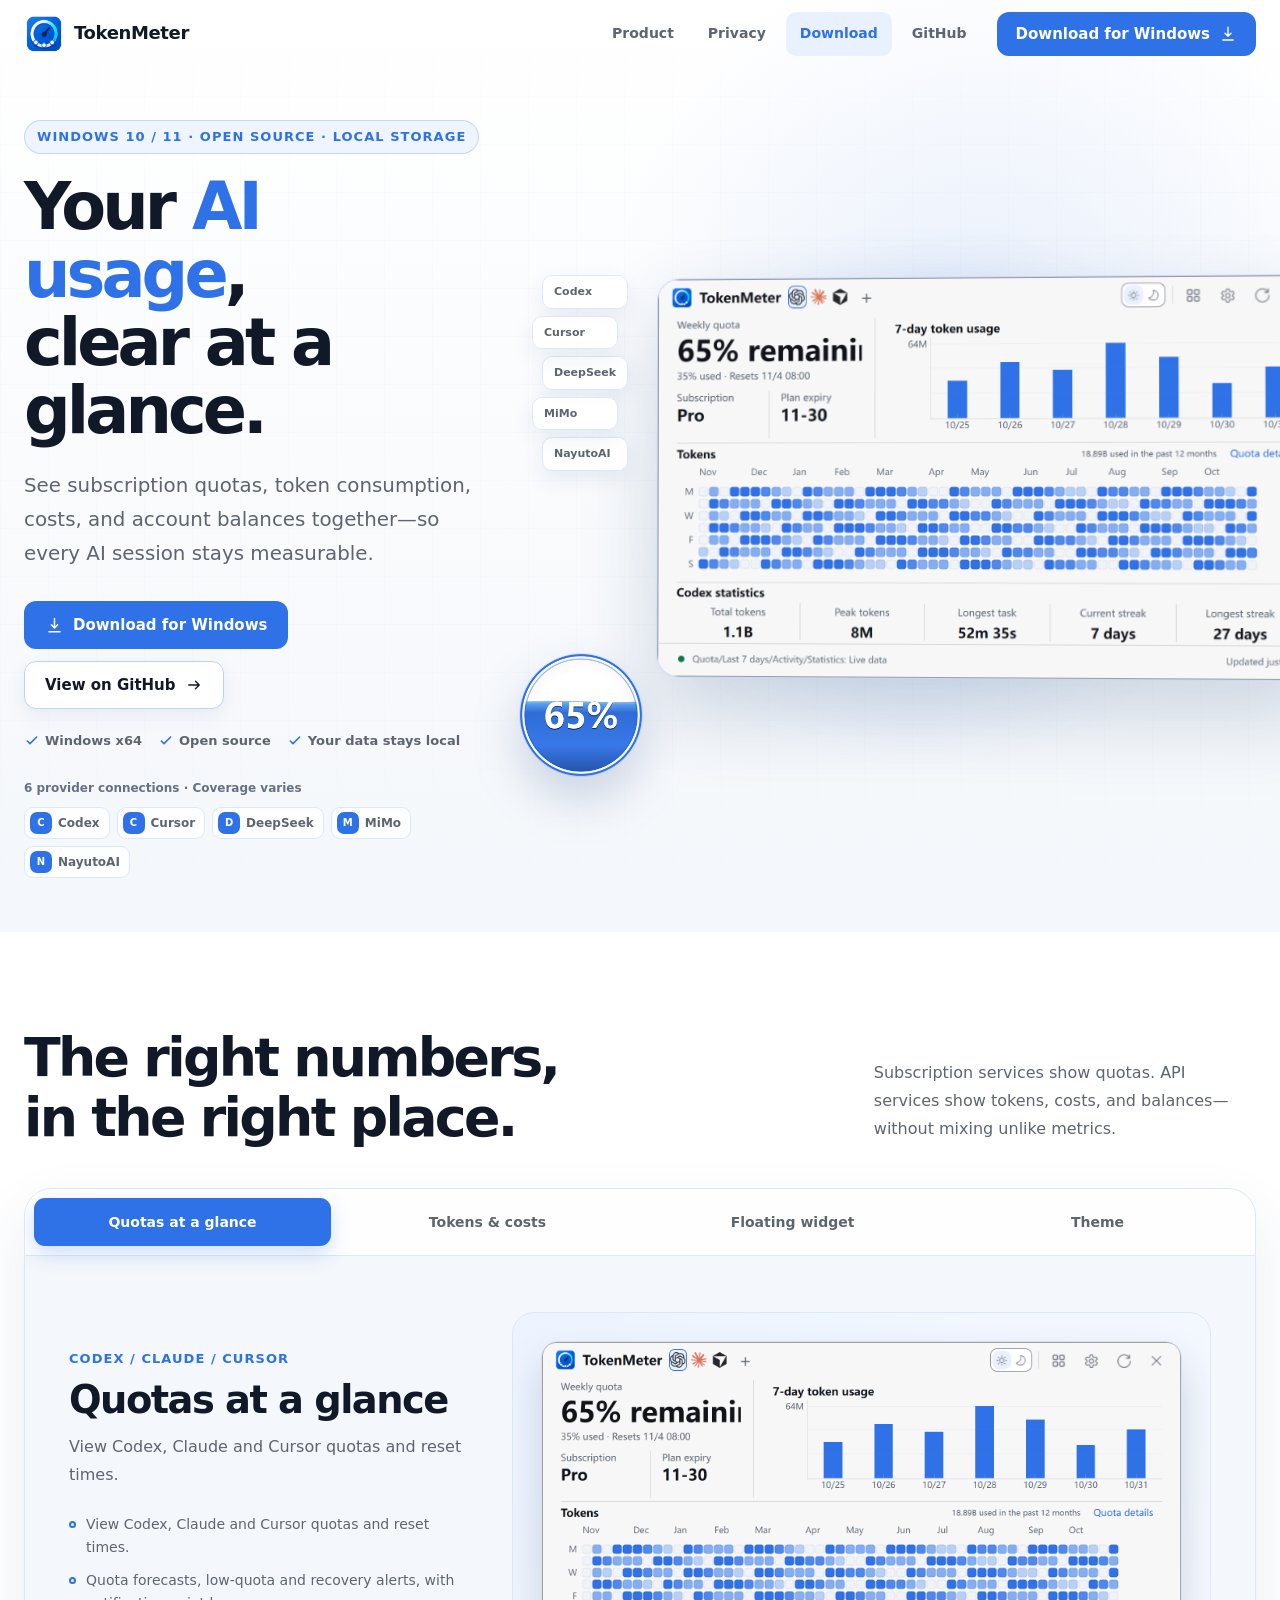
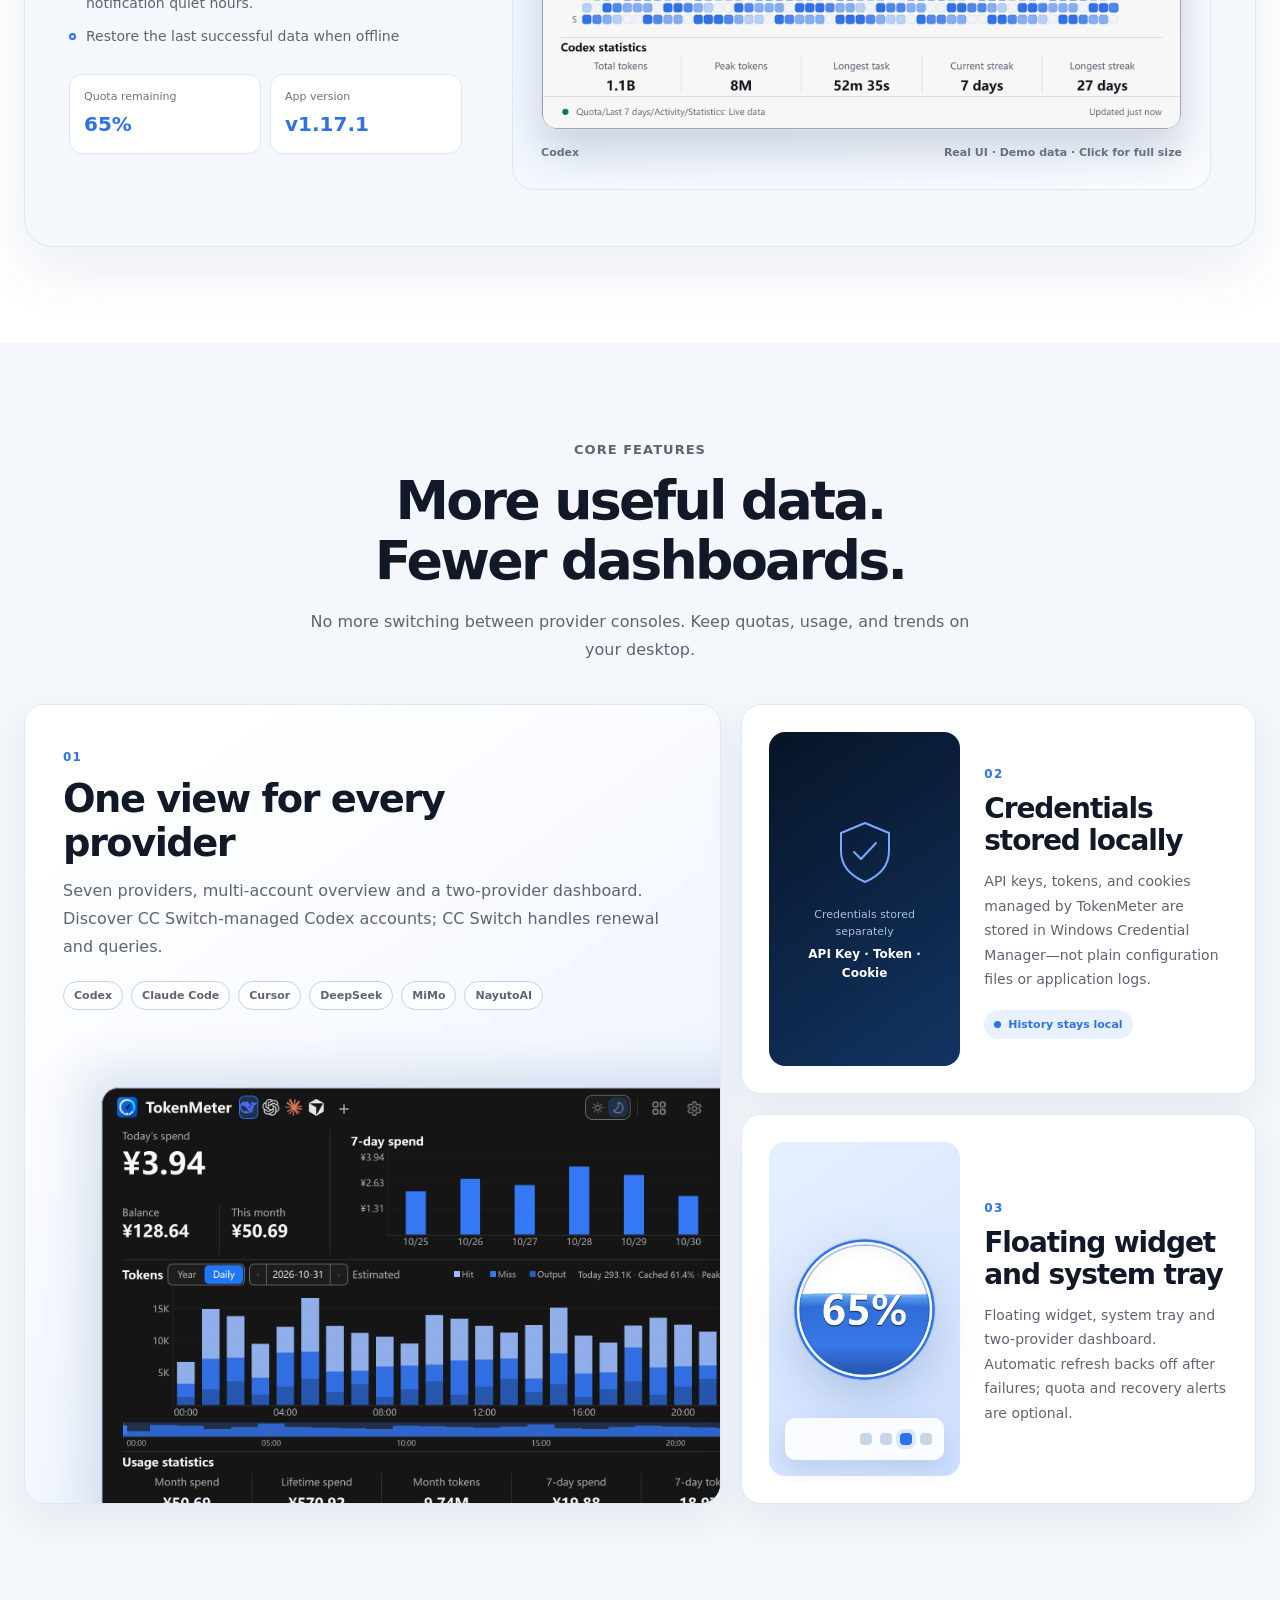
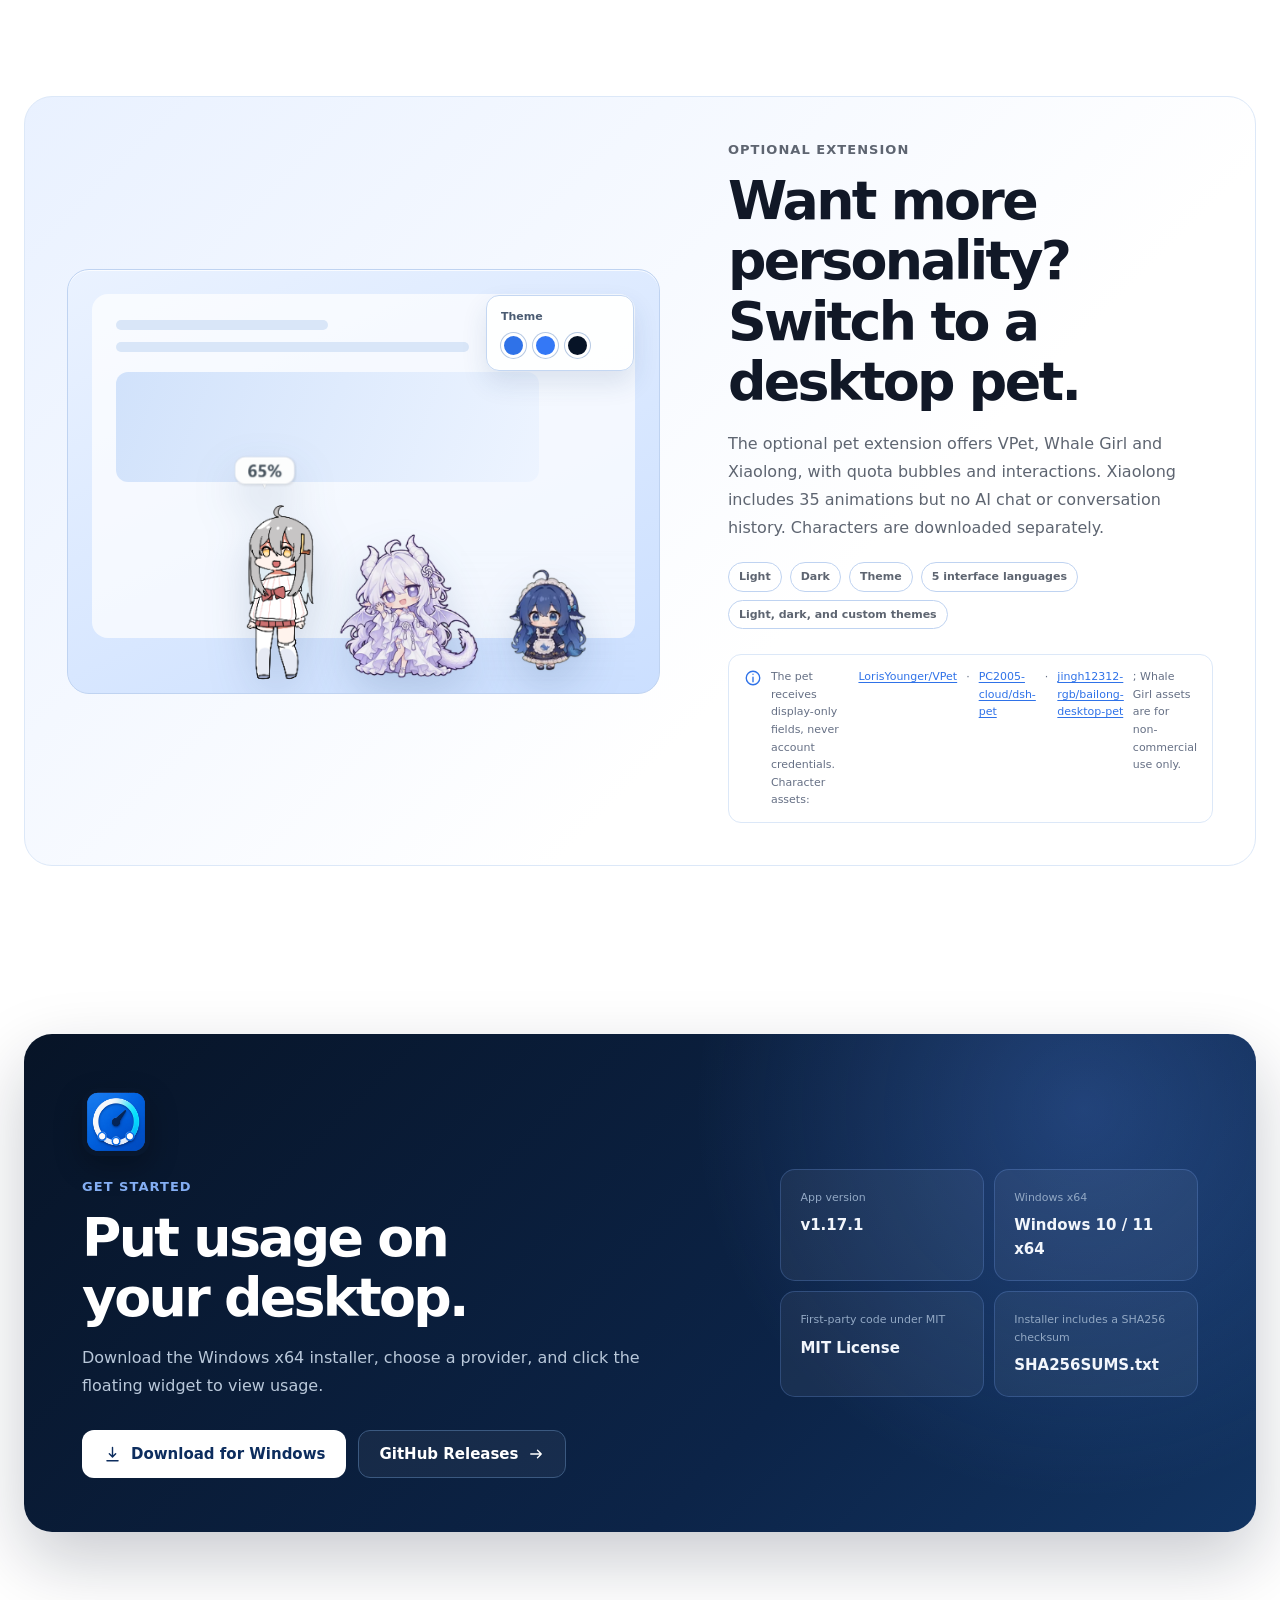
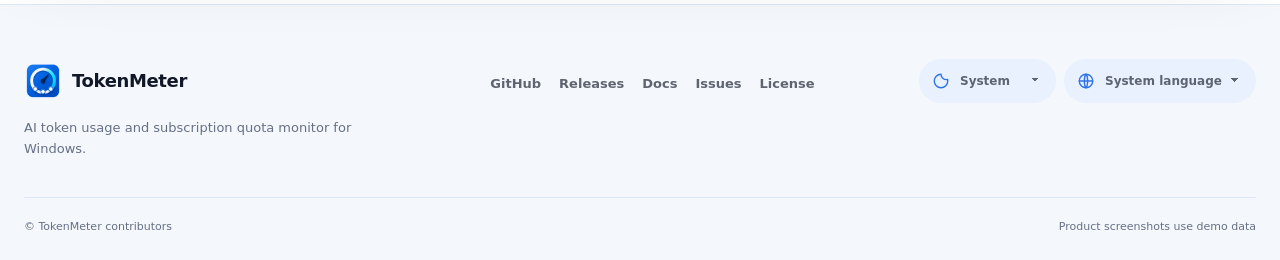
==== commit 21138f0c: "fix: 发布 v1.17.1 修正细环统计与账户校验并优化桌宠" ====
--- a/site/index.html
+++ b/site/index.html
@@ -36,7 +36,7 @@
     <meta name="twitter:image" content="https://zensoku142.github.io/TokenMeter/assets/social-preview.webp">
     <link rel="stylesheet" href="./styles.css">
     <script src="./script.js" defer></script>
-    <script type="application/ld+json">{"@context":"https://schema.org","@type":"SoftwareApplication","@id":"https://zensoku142.github.io/TokenMeter/#software","name":"TokenMeter","url":"https://zensoku142.github.io/TokenMeter/","description":"适用于 Windows 10/11 的 AI Token 用量、费用、余额与订阅额度监控工具。","applicationCategory":"UtilitiesApplication","operatingSystem":["Windows 10","Windows 11"],"softwareVersion":"1.17.0","downloadUrl":"https://github.com/zensoku142/TokenMeter/releases/latest","sameAs":"https://github.com/zensoku142/TokenMeter","license":"https://github.com/zensoku142/TokenMeter/blob/master/LICENSE","isAccessibleForFree":true,"image":"https://zensoku142.github.io/TokenMeter/assets/social-preview.webp","screenshot":["https://zensoku142.github.io/TokenMeter/assets/panel-light.png","https://zensoku142.github.io/TokenMeter/assets/panel-deepseek.png"],"inLanguage":["zh-CN","zh-TW","en","ja","ko"]}</script>
+    <script type="application/ld+json">{"@context":"https://schema.org","@type":"SoftwareApplication","@id":"https://zensoku142.github.io/TokenMeter/#software","name":"TokenMeter","url":"https://zensoku142.github.io/TokenMeter/","description":"适用于 Windows 10/11 的 AI Token 用量、费用、余额与订阅额度监控工具。","applicationCategory":"UtilitiesApplication","operatingSystem":["Windows 10","Windows 11"],"softwareVersion":"1.17.1","downloadUrl":"https://github.com/zensoku142/TokenMeter/releases/latest","sameAs":"https://github.com/zensoku142/TokenMeter","license":"https://github.com/zensoku142/TokenMeter/blob/master/LICENSE","isAccessibleForFree":true,"image":"https://zensoku142.github.io/TokenMeter/assets/social-preview.webp","screenshot":["https://zensoku142.github.io/TokenMeter/assets/panel-light.png","https://zensoku142.github.io/TokenMeter/assets/panel-deepseek.png"],"inLanguage":["zh-CN","zh-TW","en","ja","ko"]}</script>
   </head>
   <body>
     <a class="skip-link" href="#main-content" data-i18n="skip_link">跳到主要内容</a>
@@ -90,7 +90,7 @@
             </div>
             <div class="product-panels">
               <article class="product-panel is-active" role="tabpanel" id="panel-quota" aria-labelledby="tab-quota" data-demo-panel="quota">
-                <div class="product-panel-copy"><p class="section-label">Codex / Claude / Cursor</p><h3 data-i18n="benefit_1_title">订阅额度一眼可见</h3><p data-i18n="benefit_1_desc">查看 Codex、Claude、Cursor 的额度及重置时间。</p><ul class="feature-points"><li><span></span><span data-i18n="benefit_1_desc">查看 Codex、Claude、Cursor 的额度及重置时间。</span></li><li><span></span><span data-i18n="benefit_4_desc">额度消耗预测、低额度与恢复提醒，支持通知静默时段。</span></li><li><span></span><span data-i18n="analytics_point_3">离线时恢复最后成功数据</span></li></ul><div class="inline-metrics" aria-label="演示数据" data-i18n-aria="demo_metrics_aria"><span><small data-i18n="demo_quota_label">剩余额度</small><strong><span data-counter="65">0</span>%</strong></span><span><small data-i18n="fact_version">主程序版本</small><strong>v1.17.0</strong></span></div></div>
+                <div class="product-panel-copy"><p class="section-label">Codex / Claude / Cursor</p><h3 data-i18n="benefit_1_title">订阅额度一眼可见</h3><p data-i18n="benefit_1_desc">查看 Codex、Claude、Cursor 的额度及重置时间。</p><ul class="feature-points"><li><span></span><span data-i18n="benefit_1_desc">查看 Codex、Claude、Cursor 的额度及重置时间。</span></li><li><span></span><span data-i18n="benefit_4_desc">额度消耗预测、低额度与恢复提醒，支持通知静默时段。</span></li><li><span></span><span data-i18n="analytics_point_3">离线时恢复最后成功数据</span></li></ul><div class="inline-metrics" aria-label="演示数据" data-i18n-aria="demo_metrics_aria"><span><small data-i18n="demo_quota_label">剩余额度</small><strong><span data-counter="65">0</span>%</strong></span><span><small data-i18n="fact_version">主程序版本</small><strong>v1.17.1</strong></span></div></div>
                 <figure class="product-panel-visual surface-light"><a href="./assets/panel-light.png" aria-label="查看 Codex 额度面板原图" data-i18n-aria="quota_image_link_aria"><img src="./assets/panel-light.png" alt="TokenMeter 浅色主题下的 Codex 额度、近七天 Token 和年度活动面板" data-i18n-alt="quota_image_alt" data-i18n-src="panel_light_src" width="1640" height="992" loading="lazy" decoding="async"></a><div class="visual-caption"><span>Codex</span><span data-i18n="screenshot_caption">真实界面 · 演示数据</span></div></figure>
               </article>
               <article class="product-panel" role="tabpanel" id="panel-analytics" aria-labelledby="tab-analytics" data-demo-panel="analytics" hidden>
@@ -126,7 +126,7 @@
       </section>
 
       <section class="section download-section" id="download" aria-labelledby="download-title" data-reveal data-section="download">
-        <div class="container download-shell"><div class="download-copy"><img src="./assets/app-icon.png" alt="" width="68" height="68"><p class="section-label" data-i18n="install_label">开始使用</p><h2 id="download-title" data-i18n="download_title_compact">把 AI 用量放到桌面。</h2><p data-i18n="download_desc">下载 Windows x64 安装包，选择平台，然后点击悬浮球查看额度、Token、费用与余额。</p><div class="hero-actions"><a class="button button-primary button-light" href="https://github.com/zensoku142/TokenMeter/releases/latest"><svg viewBox="0 0 24 24" width="19" height="19" aria-hidden="true"><path d="M12 3v12m0 0 4-4m-4 4-4-4M5 20h14"/></svg><span data-i18n="action_download">下载 Windows 版</span></a><a class="button button-ghost" href="https://github.com/zensoku142/TokenMeter/releases"><span>GitHub Releases</span><svg viewBox="0 0 24 24" width="18" height="18" aria-hidden="true"><path d="M5 12h14m-5-5 5 5-5 5"/></svg></a></div></div><div class="download-meta" aria-label="下载信息"><div><span data-i18n="fact_version">主程序版本</span><strong>v1.17.0</strong></div><div><span data-i18n="fact_windows">系统要求</span><strong>Windows 10 / 11 x64</strong></div><div><span data-i18n="lightweight_license">开源许可</span><strong>MIT License</strong></div><div><span data-i18n="fact_sha">安装包校验</span><strong>SHA256SUMS.txt</strong></div></div></div>
+        <div class="container download-shell"><div class="download-copy"><img src="./assets/app-icon.png" alt="" width="68" height="68"><p class="section-label" data-i18n="install_label">开始使用</p><h2 id="download-title" data-i18n="download_title_compact">把 AI 用量放到桌面。</h2><p data-i18n="download_desc">下载 Windows x64 安装包，选择平台，然后点击悬浮球查看额度、Token、费用与余额。</p><div class="hero-actions"><a class="button button-primary button-light" href="https://github.com/zensoku142/TokenMeter/releases/latest"><svg viewBox="0 0 24 24" width="19" height="19" aria-hidden="true"><path d="M12 3v12m0 0 4-4m-4 4-4-4M5 20h14"/></svg><span data-i18n="action_download">下载 Windows 版</span></a><a class="button button-ghost" href="https://github.com/zensoku142/TokenMeter/releases"><span>GitHub Releases</span><svg viewBox="0 0 24 24" width="18" height="18" aria-hidden="true"><path d="M5 12h14m-5-5 5 5-5 5"/></svg></a></div></div><div class="download-meta" aria-label="下载信息"><div><span data-i18n="fact_version">主程序版本</span><strong>v1.17.1</strong></div><div><span data-i18n="fact_windows">系统要求</span><strong>Windows 10 / 11 x64</strong></div><div><span data-i18n="lightweight_license">开源许可</span><strong>MIT License</strong></div><div><span data-i18n="fact_sha">安装包校验</span><strong>SHA256SUMS.txt</strong></div></div></div>
       </section>
     </main>
 
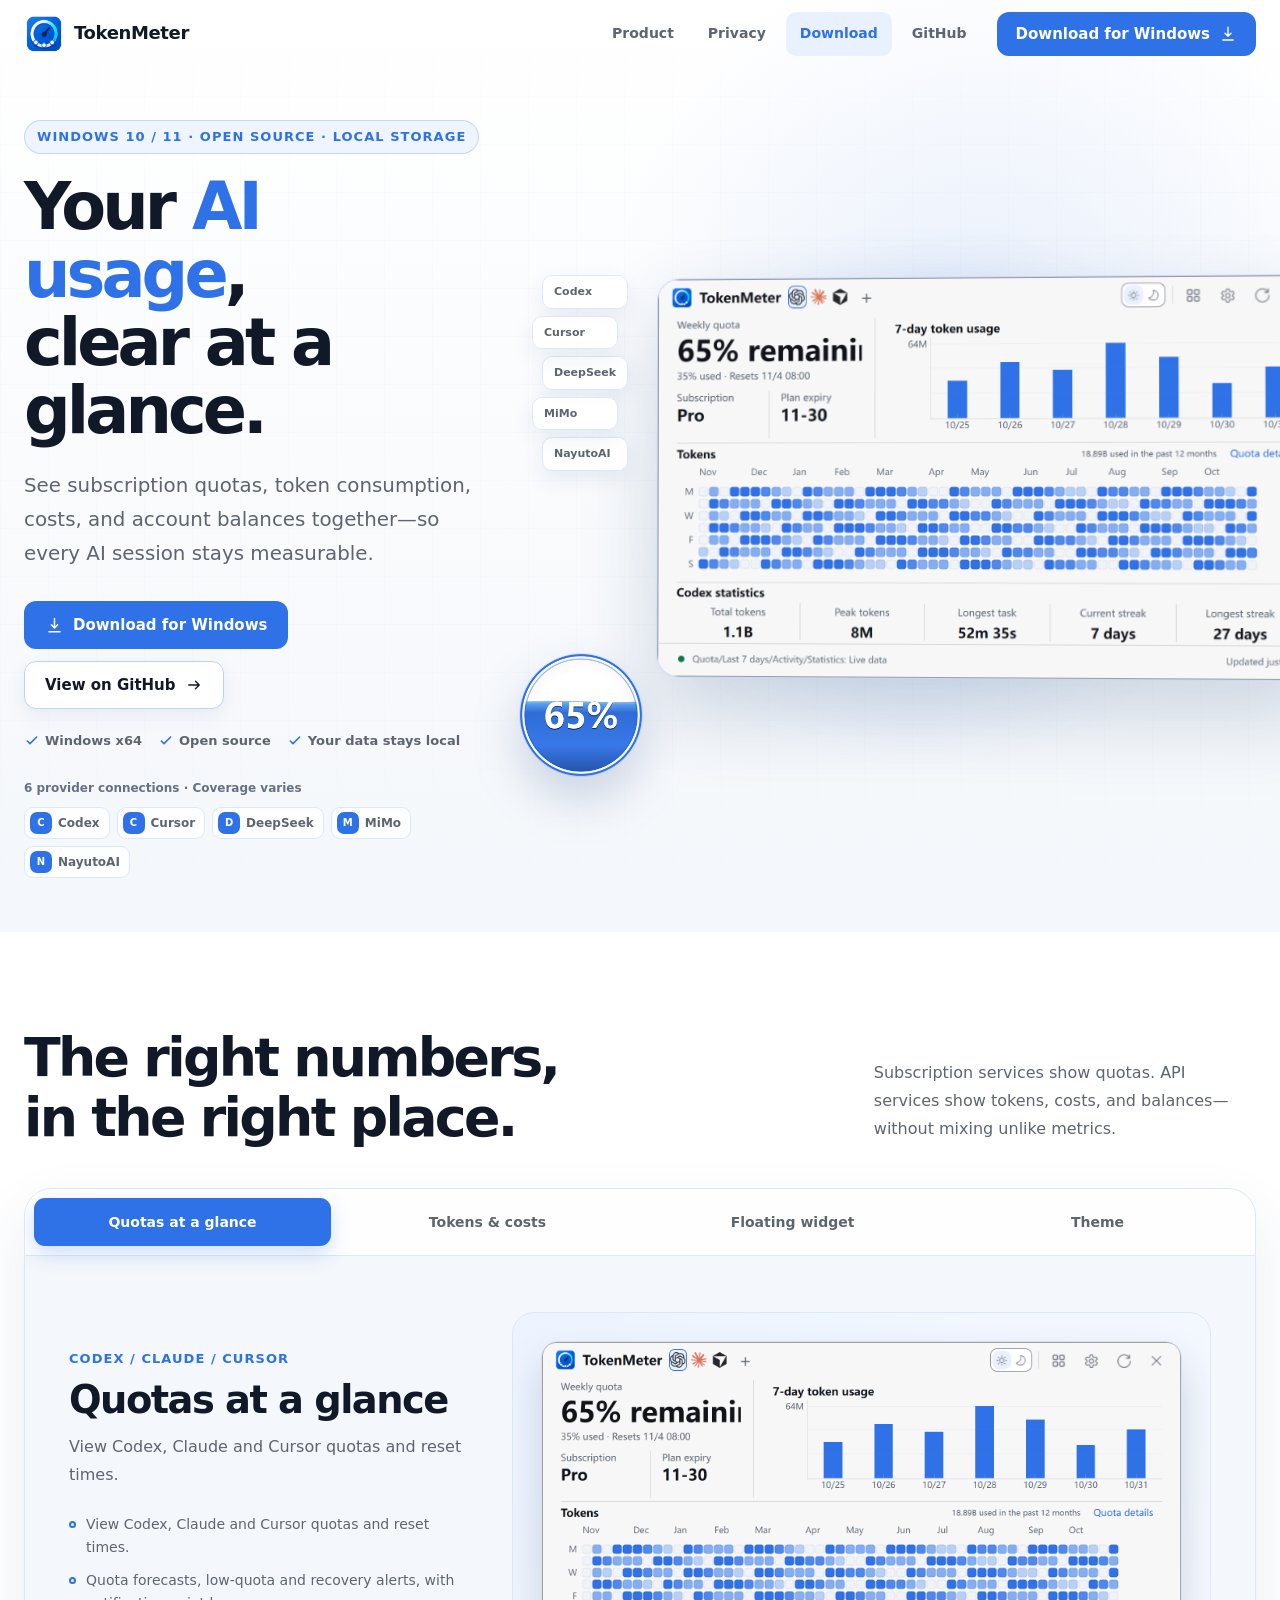
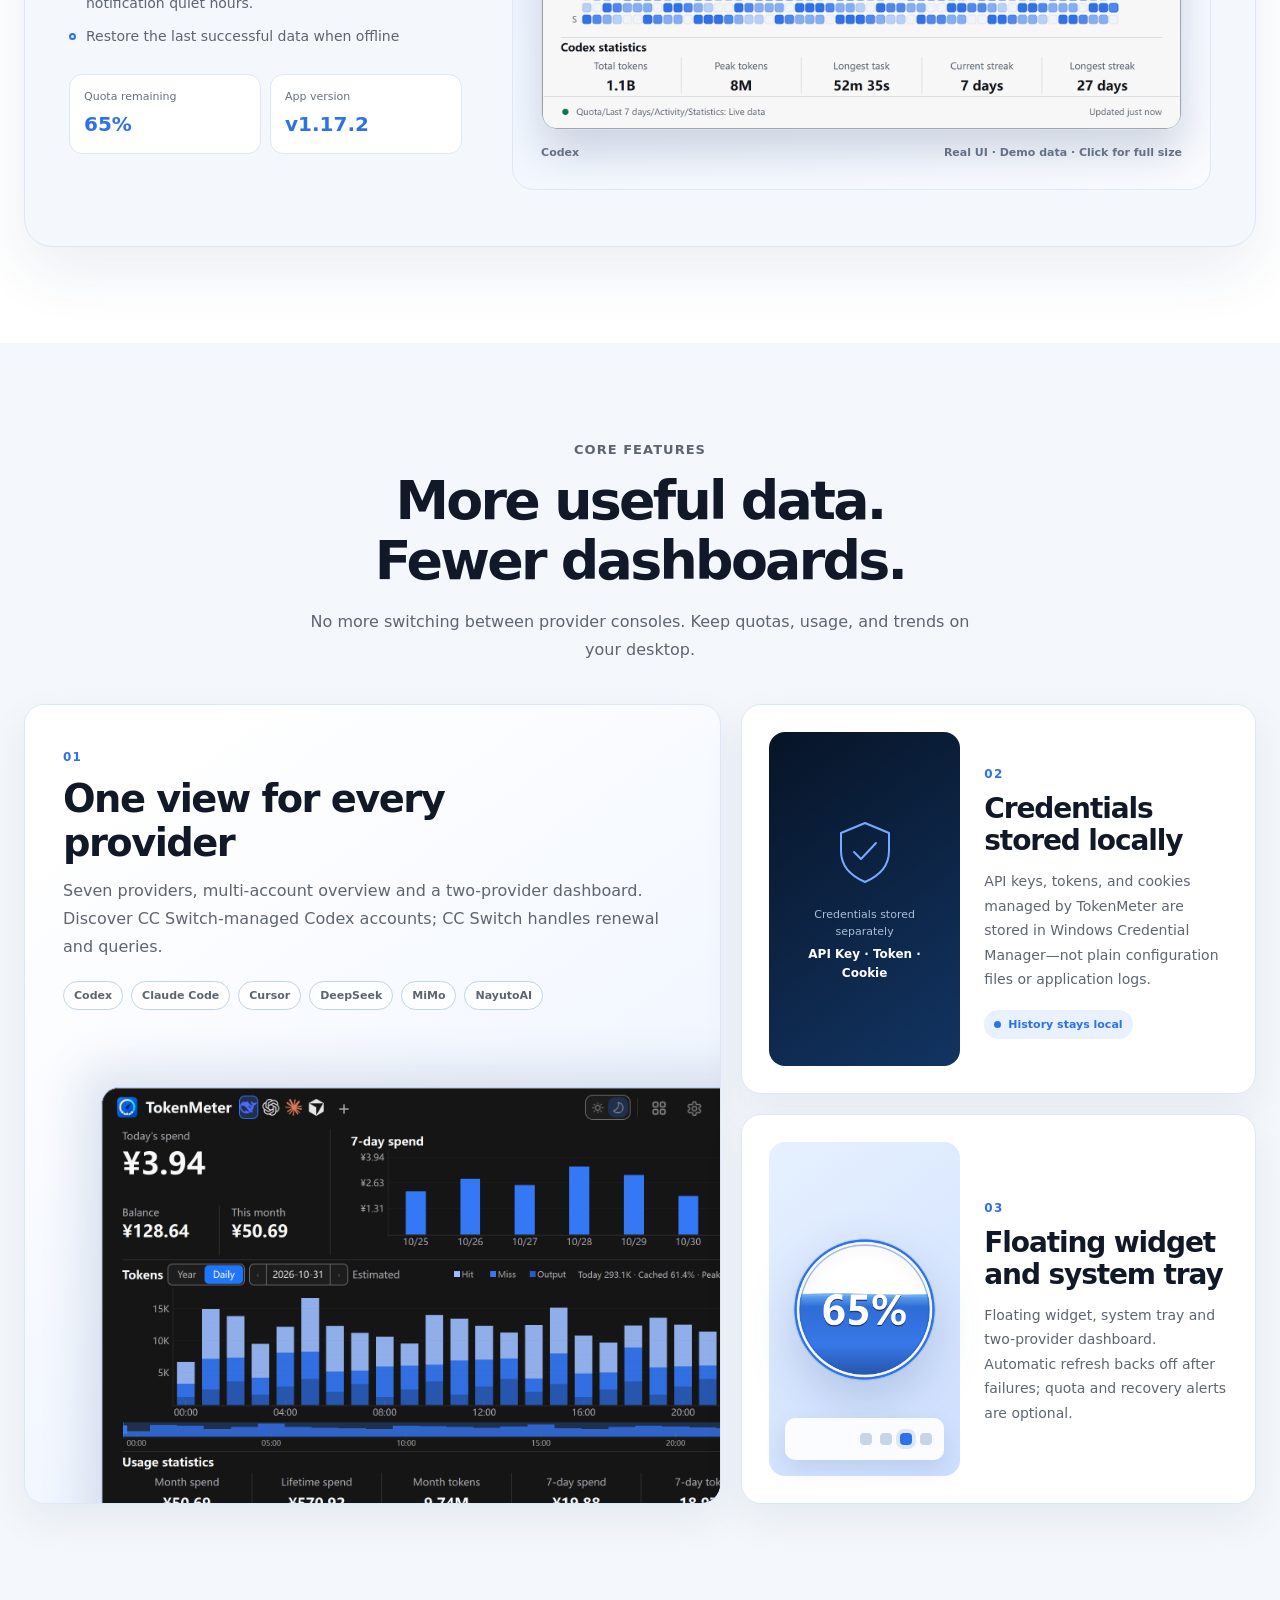
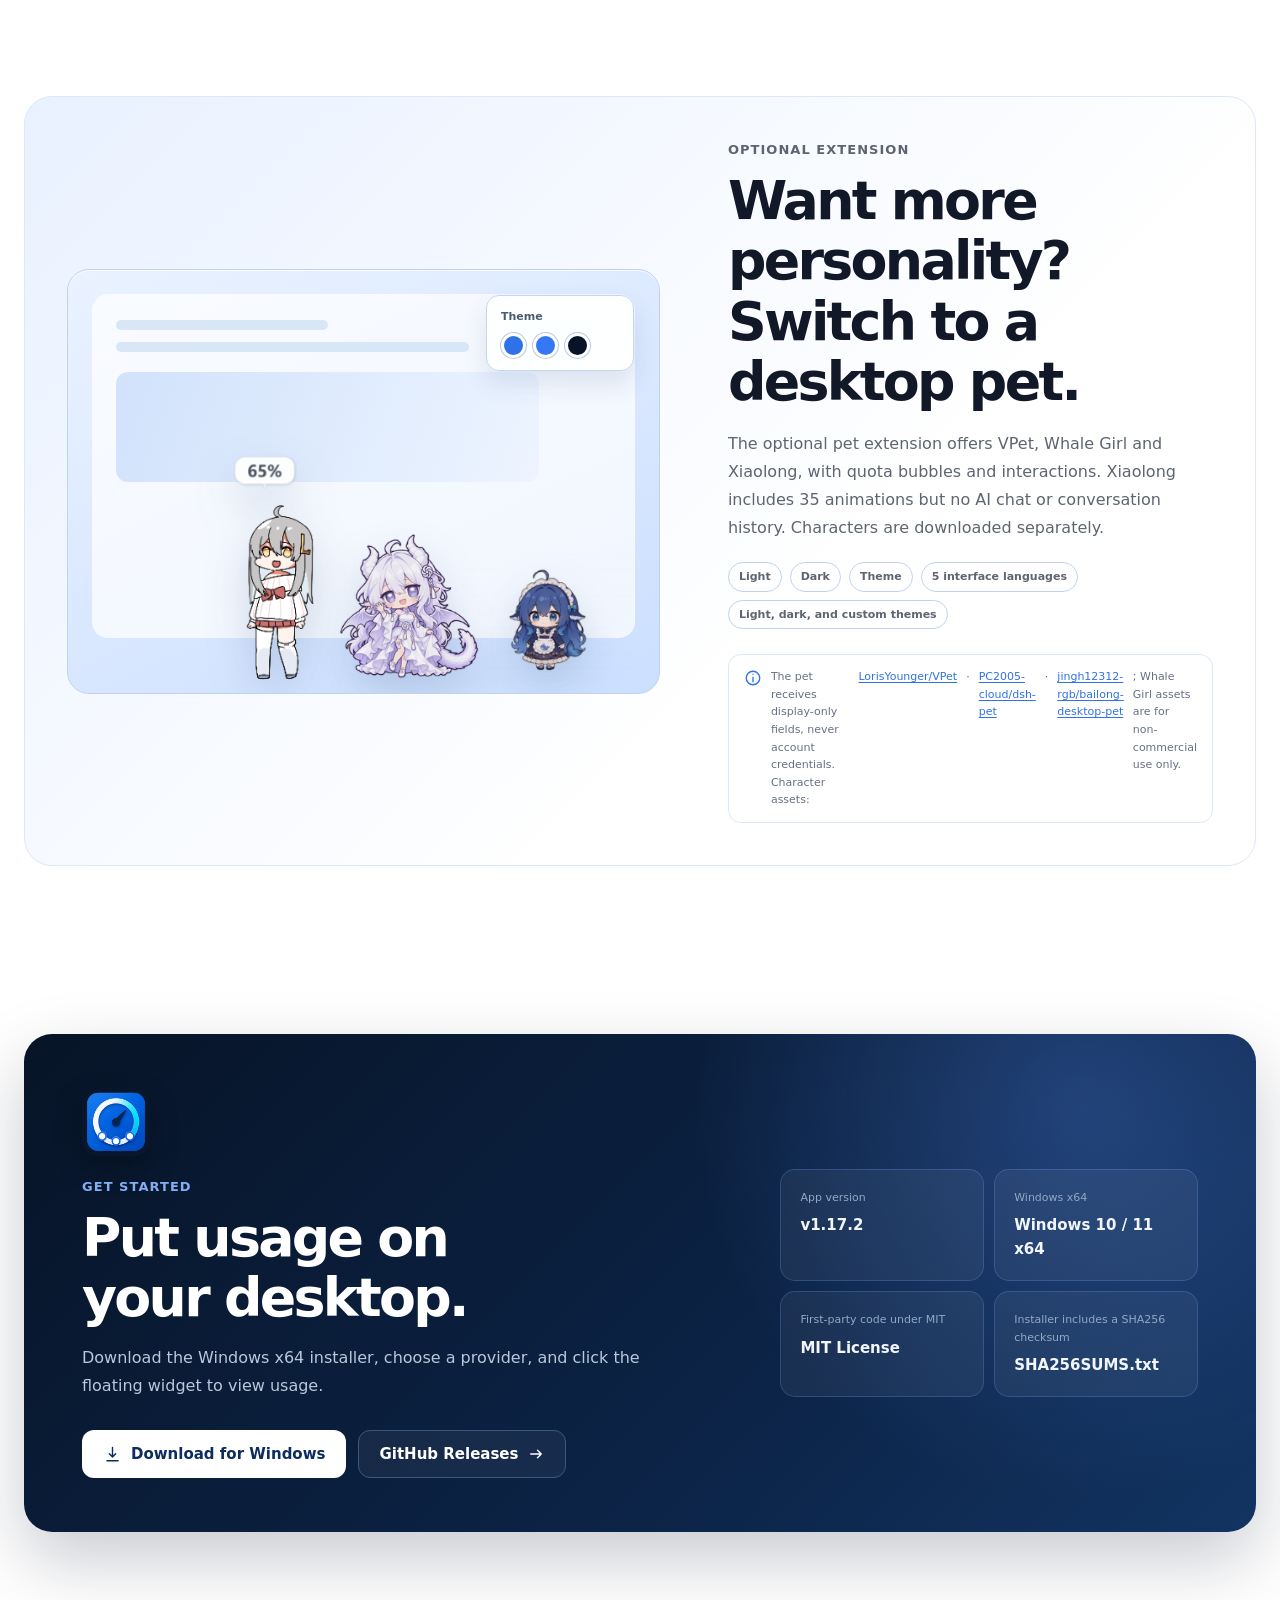
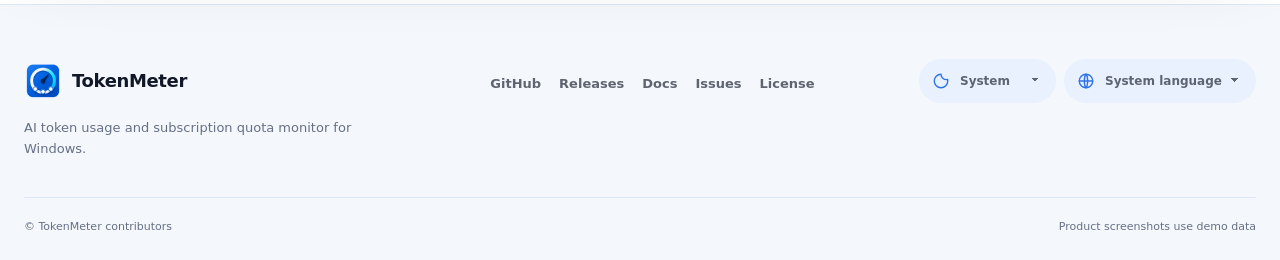
==== commit c442fb57: "feat: 发布 v1.17.2 OpenAI API 组织余额监控" ====
--- a/site/index.html
+++ b/site/index.html
@@ -36,7 +36,7 @@
     <meta name="twitter:image" content="https://zensoku142.github.io/TokenMeter/assets/social-preview.webp">
     <link rel="stylesheet" href="./styles.css">
     <script src="./script.js" defer></script>
-    <script type="application/ld+json">{"@context":"https://schema.org","@type":"SoftwareApplication","@id":"https://zensoku142.github.io/TokenMeter/#software","name":"TokenMeter","url":"https://zensoku142.github.io/TokenMeter/","description":"适用于 Windows 10/11 的 AI Token 用量、费用、余额与订阅额度监控工具。","applicationCategory":"UtilitiesApplication","operatingSystem":["Windows 10","Windows 11"],"softwareVersion":"1.17.1","downloadUrl":"https://github.com/zensoku142/TokenMeter/releases/latest","sameAs":"https://github.com/zensoku142/TokenMeter","license":"https://github.com/zensoku142/TokenMeter/blob/master/LICENSE","isAccessibleForFree":true,"image":"https://zensoku142.github.io/TokenMeter/assets/social-preview.webp","screenshot":["https://zensoku142.github.io/TokenMeter/assets/panel-light.png","https://zensoku142.github.io/TokenMeter/assets/panel-deepseek.png"],"inLanguage":["zh-CN","zh-TW","en","ja","ko"]}</script>
+    <script type="application/ld+json">{"@context":"https://schema.org","@type":"SoftwareApplication","@id":"https://zensoku142.github.io/TokenMeter/#software","name":"TokenMeter","url":"https://zensoku142.github.io/TokenMeter/","description":"适用于 Windows 10/11 的 AI Token 用量、费用、余额与订阅额度监控工具。","applicationCategory":"UtilitiesApplication","operatingSystem":["Windows 10","Windows 11"],"softwareVersion":"1.17.2","downloadUrl":"https://github.com/zensoku142/TokenMeter/releases/latest","sameAs":"https://github.com/zensoku142/TokenMeter","license":"https://github.com/zensoku142/TokenMeter/blob/master/LICENSE","isAccessibleForFree":true,"image":"https://zensoku142.github.io/TokenMeter/assets/social-preview.webp","screenshot":["https://zensoku142.github.io/TokenMeter/assets/panel-light.png","https://zensoku142.github.io/TokenMeter/assets/panel-deepseek.png"],"inLanguage":["zh-CN","zh-TW","en","ja","ko"]}</script>
   </head>
   <body>
     <a class="skip-link" href="#main-content" data-i18n="skip_link">跳到主要内容</a>
@@ -90,7 +90,7 @@
             </div>
             <div class="product-panels">
               <article class="product-panel is-active" role="tabpanel" id="panel-quota" aria-labelledby="tab-quota" data-demo-panel="quota">
-                <div class="product-panel-copy"><p class="section-label">Codex / Claude / Cursor</p><h3 data-i18n="benefit_1_title">订阅额度一眼可见</h3><p data-i18n="benefit_1_desc">查看 Codex、Claude、Cursor 的额度及重置时间。</p><ul class="feature-points"><li><span></span><span data-i18n="benefit_1_desc">查看 Codex、Claude、Cursor 的额度及重置时间。</span></li><li><span></span><span data-i18n="benefit_4_desc">额度消耗预测、低额度与恢复提醒，支持通知静默时段。</span></li><li><span></span><span data-i18n="analytics_point_3">离线时恢复最后成功数据</span></li></ul><div class="inline-metrics" aria-label="演示数据" data-i18n-aria="demo_metrics_aria"><span><small data-i18n="demo_quota_label">剩余额度</small><strong><span data-counter="65">0</span>%</strong></span><span><small data-i18n="fact_version">主程序版本</small><strong>v1.17.1</strong></span></div></div>
+                <div class="product-panel-copy"><p class="section-label">Codex / Claude / Cursor</p><h3 data-i18n="benefit_1_title">订阅额度一眼可见</h3><p data-i18n="benefit_1_desc">查看 Codex、Claude、Cursor 的额度及重置时间。</p><ul class="feature-points"><li><span></span><span data-i18n="benefit_1_desc">查看 Codex、Claude、Cursor 的额度及重置时间。</span></li><li><span></span><span data-i18n="benefit_4_desc">额度消耗预测、低额度与恢复提醒，支持通知静默时段。</span></li><li><span></span><span data-i18n="analytics_point_3">离线时恢复最后成功数据</span></li></ul><div class="inline-metrics" aria-label="演示数据" data-i18n-aria="demo_metrics_aria"><span><small data-i18n="demo_quota_label">剩余额度</small><strong><span data-counter="65">0</span>%</strong></span><span><small data-i18n="fact_version">主程序版本</small><strong>v1.17.2</strong></span></div></div>
                 <figure class="product-panel-visual surface-light"><a href="./assets/panel-light.png" aria-label="查看 Codex 额度面板原图" data-i18n-aria="quota_image_link_aria"><img src="./assets/panel-light.png" alt="TokenMeter 浅色主题下的 Codex 额度、近七天 Token 和年度活动面板" data-i18n-alt="quota_image_alt" data-i18n-src="panel_light_src" width="1640" height="992" loading="lazy" decoding="async"></a><div class="visual-caption"><span>Codex</span><span data-i18n="screenshot_caption">真实界面 · 演示数据</span></div></figure>
               </article>
               <article class="product-panel" role="tabpanel" id="panel-analytics" aria-labelledby="tab-analytics" data-demo-panel="analytics" hidden>
@@ -126,7 +126,7 @@
       </section>
 
       <section class="section download-section" id="download" aria-labelledby="download-title" data-reveal data-section="download">
-        <div class="container download-shell"><div class="download-copy"><img src="./assets/app-icon.png" alt="" width="68" height="68"><p class="section-label" data-i18n="install_label">开始使用</p><h2 id="download-title" data-i18n="download_title_compact">把 AI 用量放到桌面。</h2><p data-i18n="download_desc">下载 Windows x64 安装包，选择平台，然后点击悬浮球查看额度、Token、费用与余额。</p><div class="hero-actions"><a class="button button-primary button-light" href="https://github.com/zensoku142/TokenMeter/releases/latest"><svg viewBox="0 0 24 24" width="19" height="19" aria-hidden="true"><path d="M12 3v12m0 0 4-4m-4 4-4-4M5 20h14"/></svg><span data-i18n="action_download">下载 Windows 版</span></a><a class="button button-ghost" href="https://github.com/zensoku142/TokenMeter/releases"><span>GitHub Releases</span><svg viewBox="0 0 24 24" width="18" height="18" aria-hidden="true"><path d="M5 12h14m-5-5 5 5-5 5"/></svg></a></div></div><div class="download-meta" aria-label="下载信息"><div><span data-i18n="fact_version">主程序版本</span><strong>v1.17.1</strong></div><div><span data-i18n="fact_windows">系统要求</span><strong>Windows 10 / 11 x64</strong></div><div><span data-i18n="lightweight_license">开源许可</span><strong>MIT License</strong></div><div><span data-i18n="fact_sha">安装包校验</span><strong>SHA256SUMS.txt</strong></div></div></div>
+        <div class="container download-shell"><div class="download-copy"><img src="./assets/app-icon.png" alt="" width="68" height="68"><p class="section-label" data-i18n="install_label">开始使用</p><h2 id="download-title" data-i18n="download_title_compact">把 AI 用量放到桌面。</h2><p data-i18n="download_desc">下载 Windows x64 安装包，选择平台，然后点击悬浮球查看额度、Token、费用与余额。</p><div class="hero-actions"><a class="button button-primary button-light" href="https://github.com/zensoku142/TokenMeter/releases/latest"><svg viewBox="0 0 24 24" width="19" height="19" aria-hidden="true"><path d="M12 3v12m0 0 4-4m-4 4-4-4M5 20h14"/></svg><span data-i18n="action_download">下载 Windows 版</span></a><a class="button button-ghost" href="https://github.com/zensoku142/TokenMeter/releases"><span>GitHub Releases</span><svg viewBox="0 0 24 24" width="18" height="18" aria-hidden="true"><path d="M5 12h14m-5-5 5 5-5 5"/></svg></a></div></div><div class="download-meta" aria-label="下载信息"><div><span data-i18n="fact_version">主程序版本</span><strong>v1.17.2</strong></div><div><span data-i18n="fact_windows">系统要求</span><strong>Windows 10 / 11 x64</strong></div><div><span data-i18n="lightweight_license">开源许可</span><strong>MIT License</strong></div><div><span data-i18n="fact_sha">安装包校验</span><strong>SHA256SUMS.txt</strong></div></div></div>
       </section>
     </main>
 
